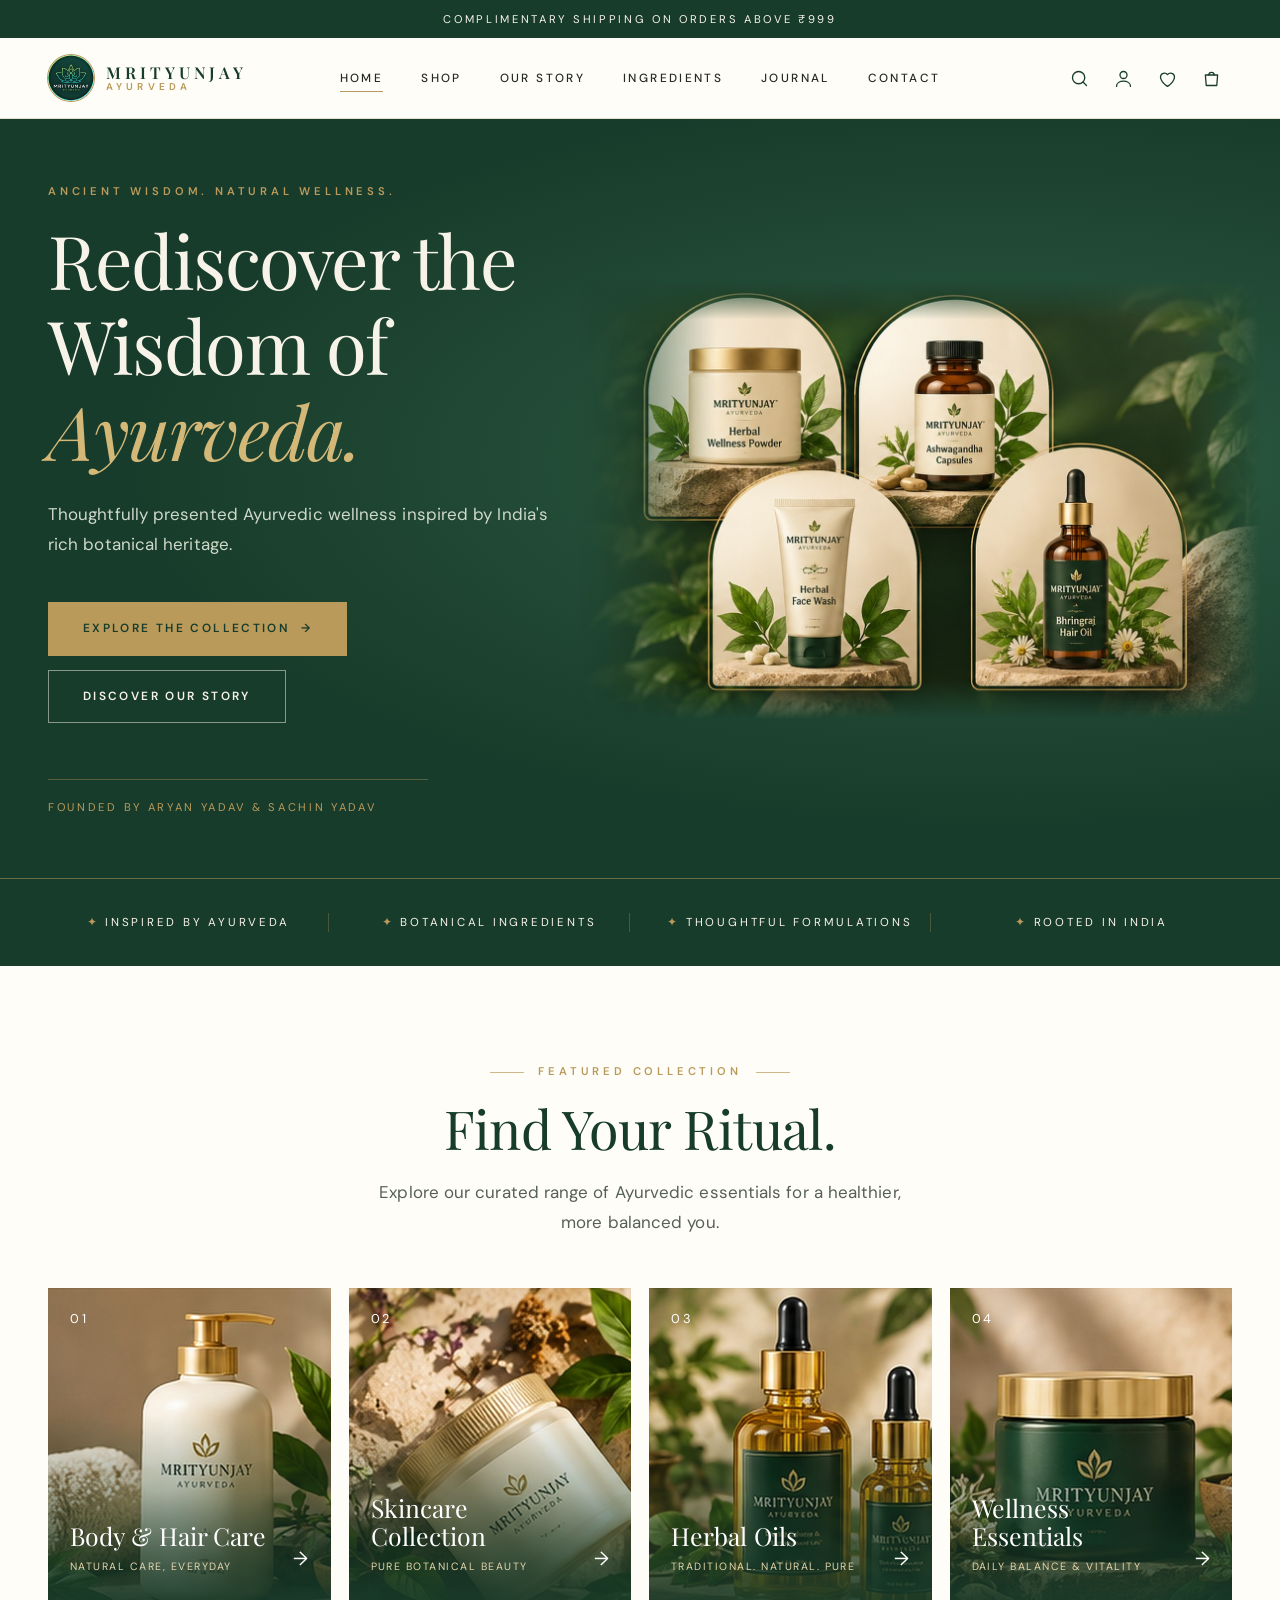
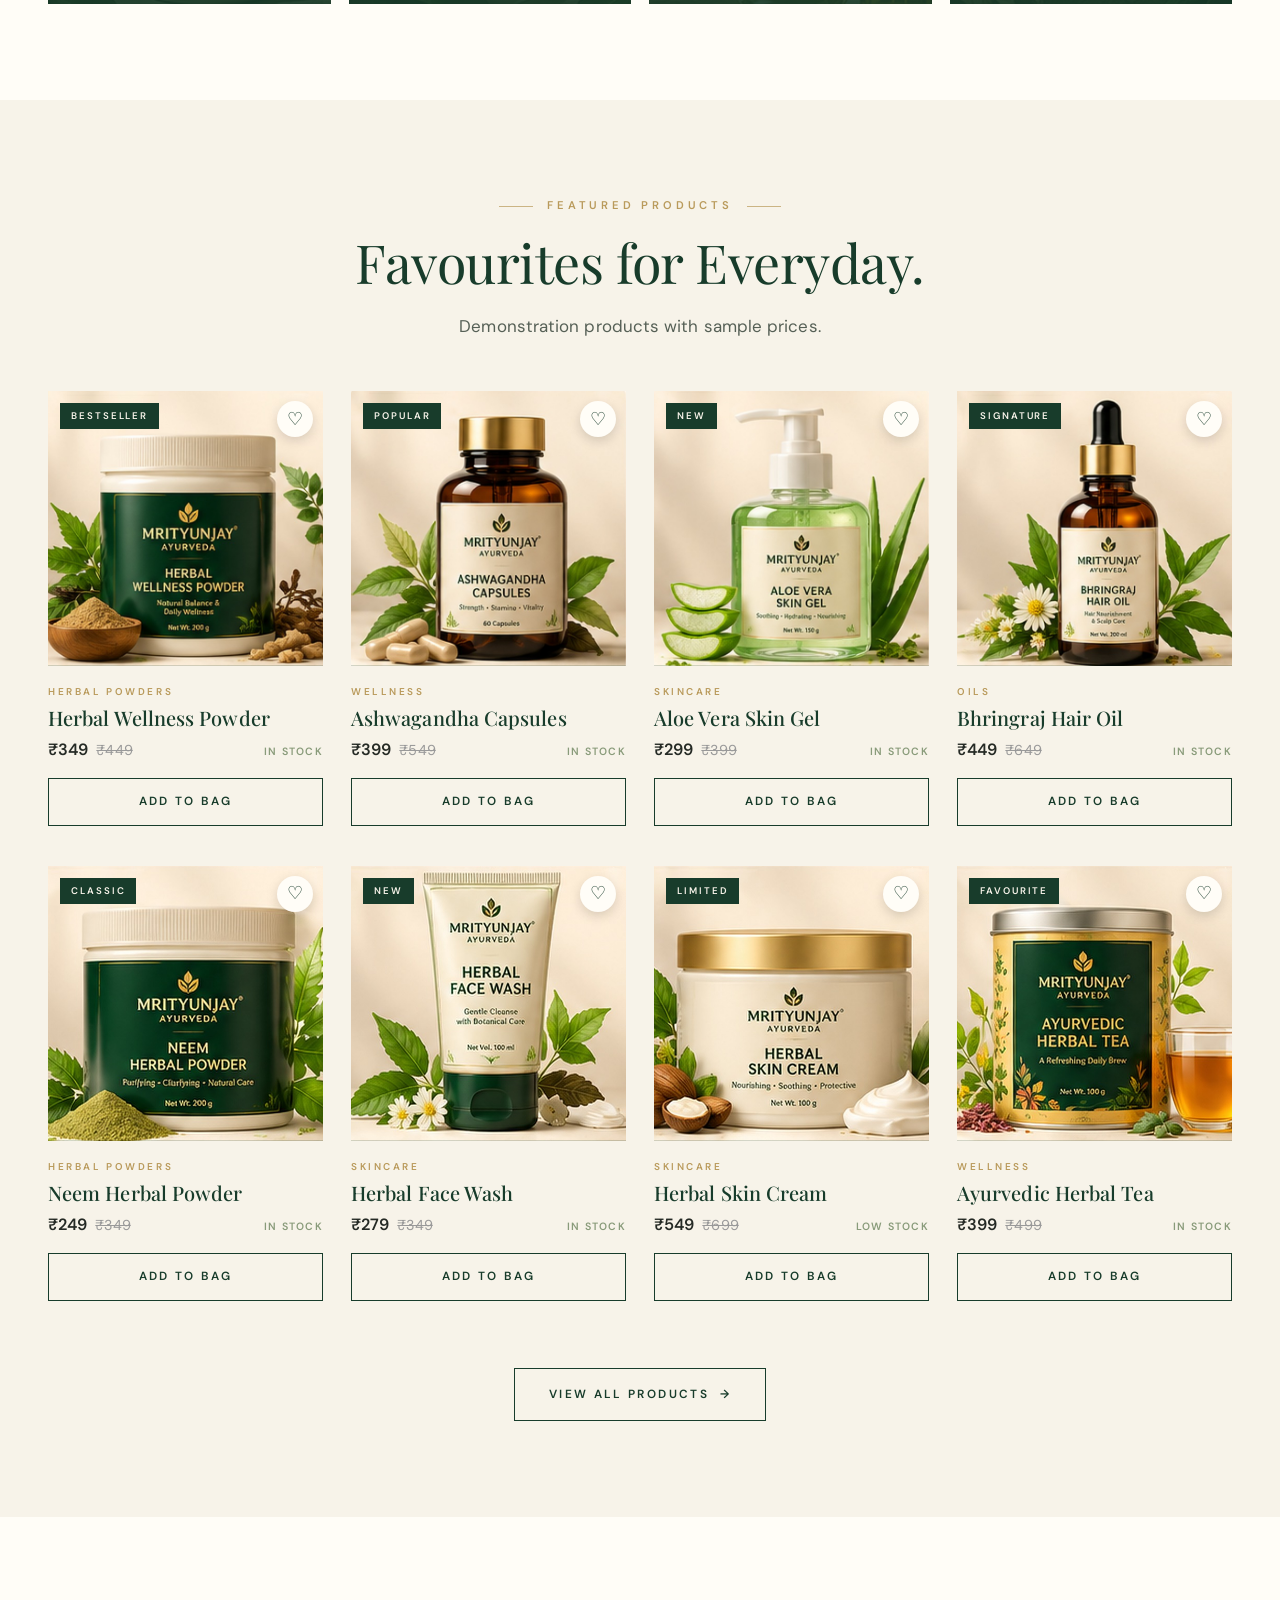
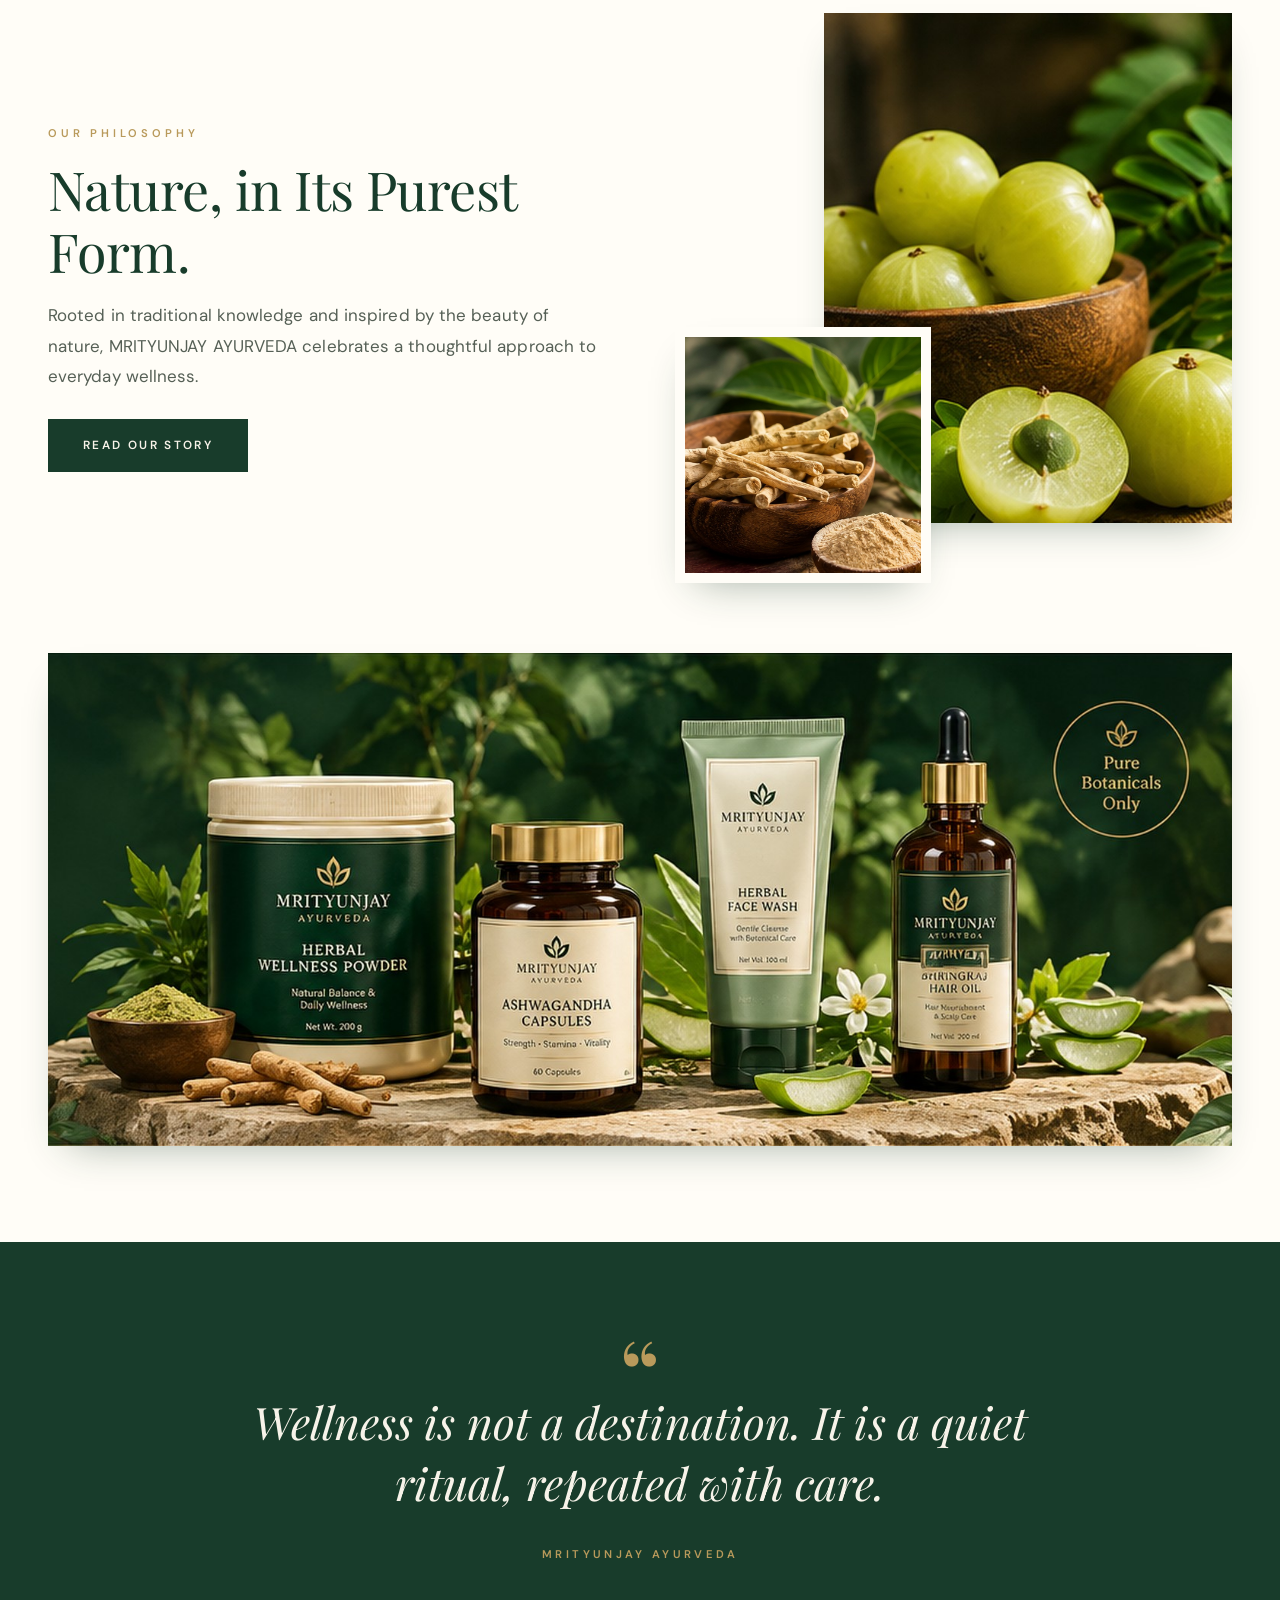
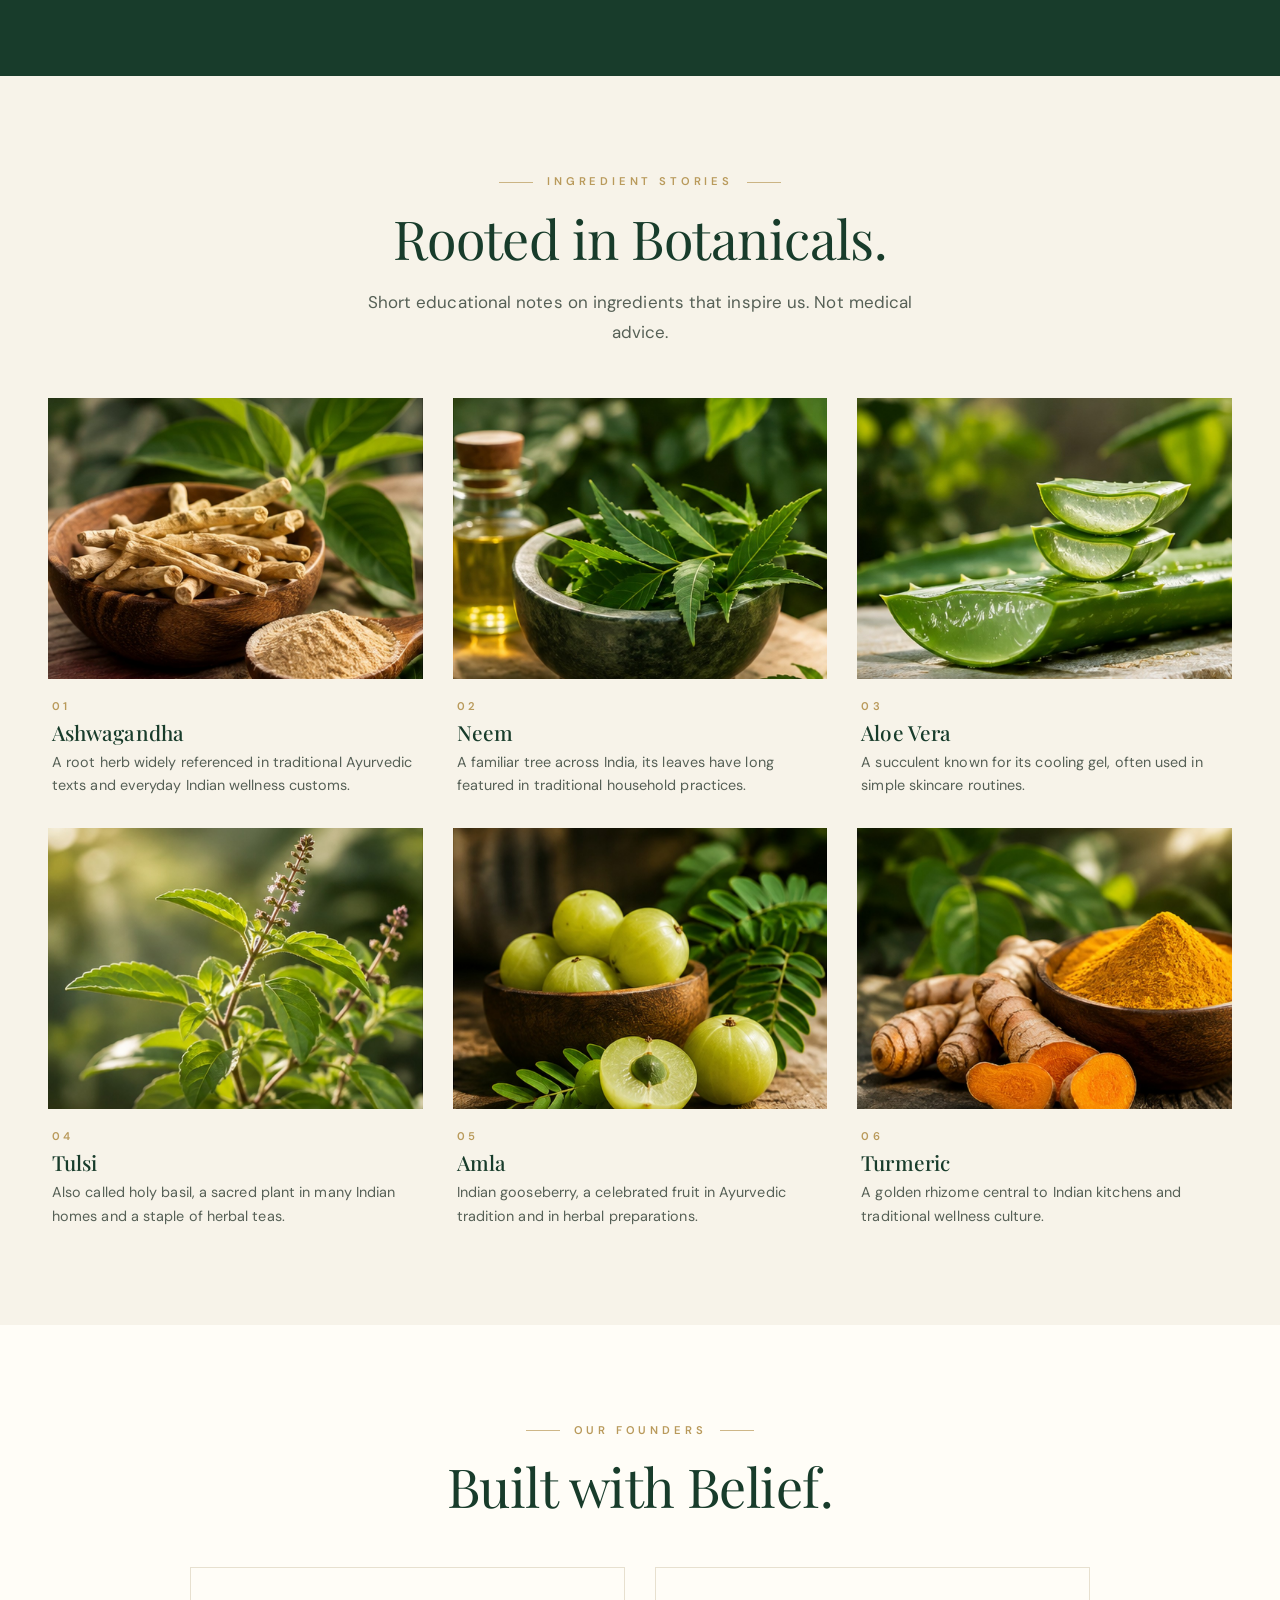
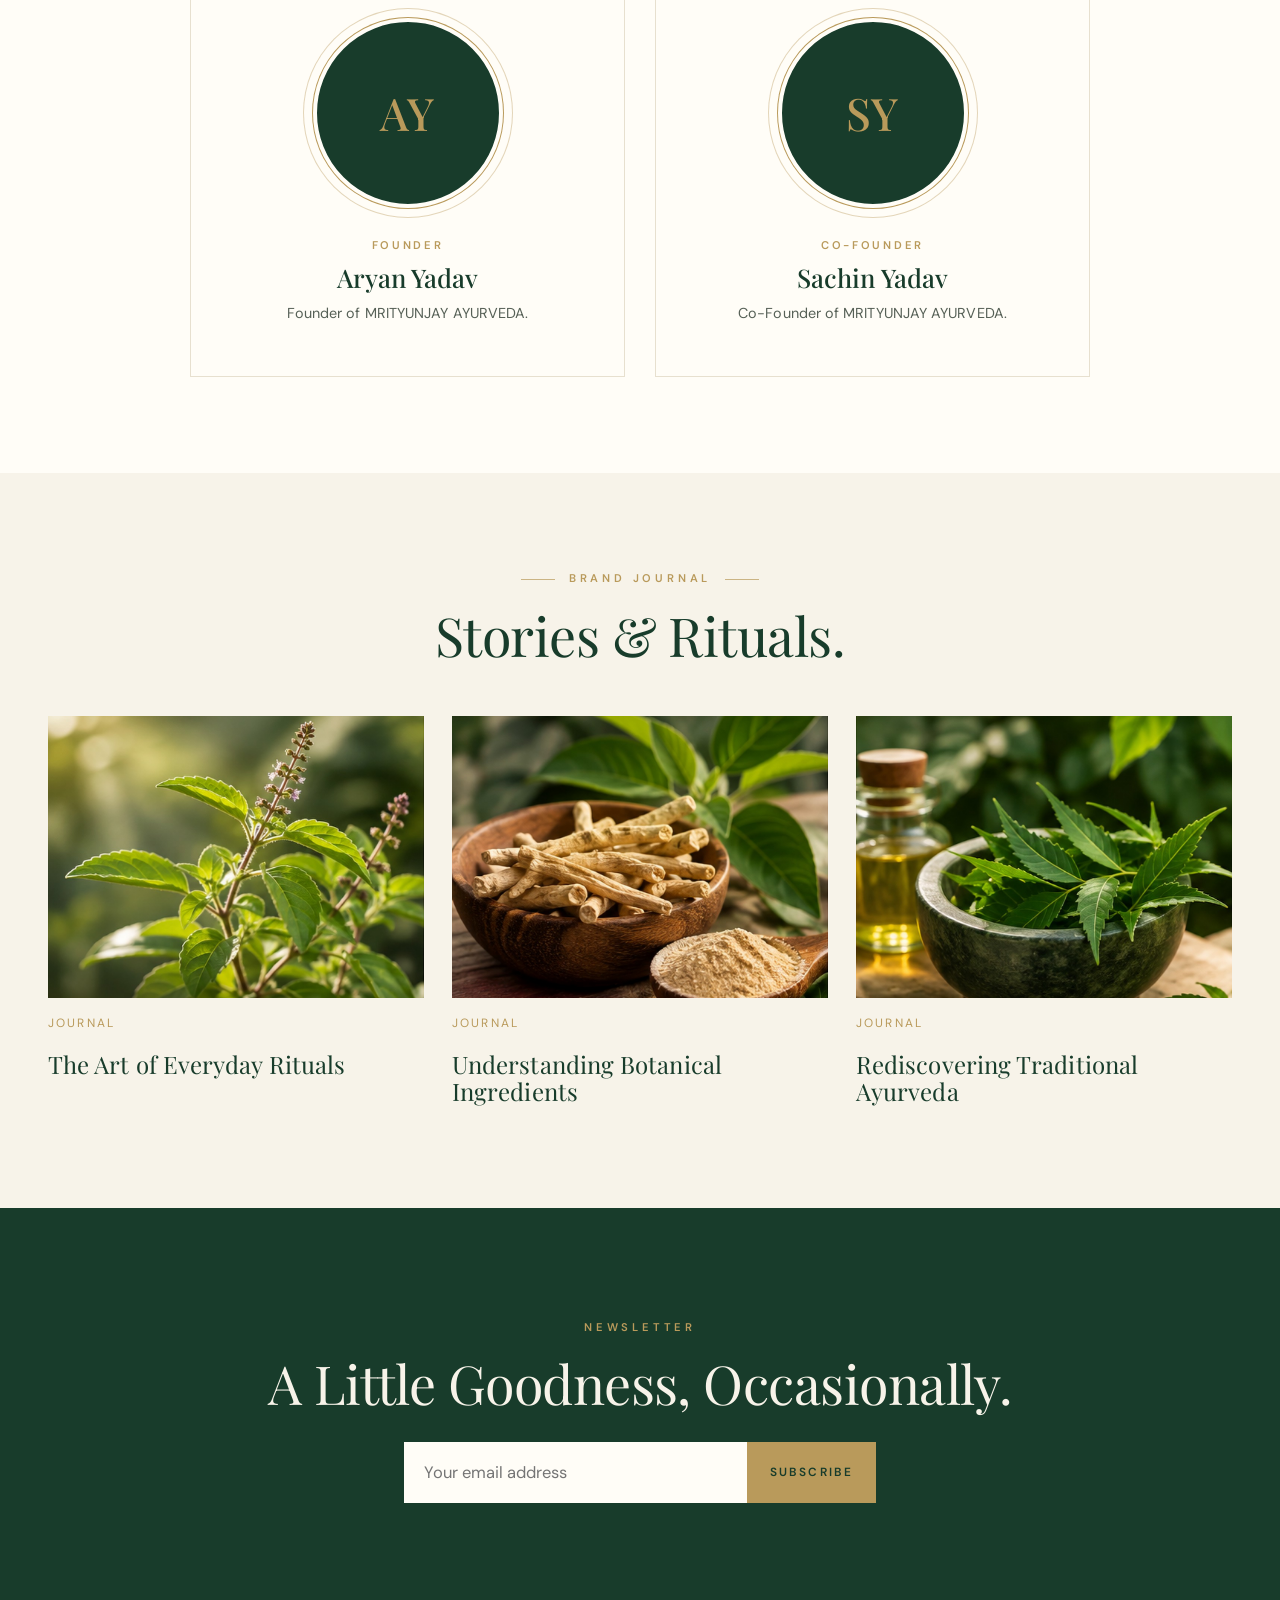
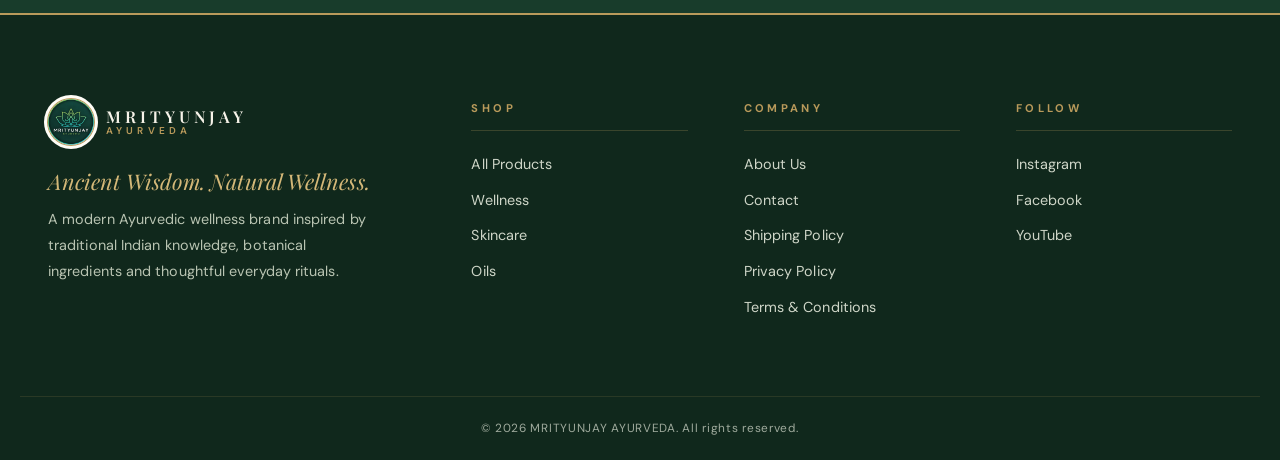
==== index.html @ af82c809 "Initial commit - MRITYUNJAY AYURVEDA website" ====
<!DOCTYPE html><html lang="en"><head><meta charset="utf-8"><meta name="viewport" content="width=device-width,initial-scale=1"><title>Ancient Wisdom. Natural Wellness. | MRITYUNJAY AYURVEDA</title><link rel="icon" href="assets/images/logo.jpeg"><link rel="preconnect" href="https://fonts.googleapis.com"><link href="https://fonts.googleapis.com/css2?family=DM+Sans:wght@400;500;600&family=Playfair+Display:wght@400;500;600&display=swap" rel="stylesheet"><link rel="stylesheet" href="index.css"></head><body data-root="" data-page="home"><section class="hero"><div class="wrap"><div><span class="eyebrow">Ancient Wisdom. Natural Wellness.</span><h1>Rediscover the<br>Wisdom of <i>Ayurveda.</i></h1><p class="lead">Thoughtfully presented Ayurvedic wellness inspired by India's rich botanical heritage.</p><div class="btns"><a class="btn" href="pages/shop.html">Explore the Collection &nbsp;→</a><a class="btn o" href="pages/about.html">Discover Our Story</a></div></div>
<figure class="himg"><img src="assets/images/hero.jpg" alt="MRITYUNJAY AYURVEDA herbal wellness collection on botanical arches"></figure></div></section>
<section class="trust"><div class="wrap"><span>Inspired by Ayurveda</span><span>Botanical Ingredients</span><span>Thoughtful Formulations</span><span>Rooted in India</span></div></section>
<section class="sec"><div class="wrap center"><span class="eyebrow">Featured Collection</span><h2>Find Your Ritual.</h2><p class="lead">Explore our curated range of Ayurvedic essentials for a healthier, more balanced you.</p><div class="cats"><a class="cat rv" href="pages/shop.html?cat=Oils"><img loading="lazy" src="assets/images/cat-1.jpg" alt="Body &amp; Hair Care"><small>01</small><div><h3>Body &amp; Hair Care</h3><span>Natural care, everyday</span></div><i>→</i></a><a class="cat rv" href="pages/shop.html?cat=Skincare"><img loading="lazy" src="assets/images/cat-2.jpg" alt="Skincare Collection"><small>02</small><div><h3>Skincare Collection</h3><span>Pure botanical beauty</span></div><i>→</i></a><a class="cat rv" href="pages/shop.html?cat=Oils"><img loading="lazy" src="assets/images/cat-3.jpg" alt="Herbal Oils"><small>03</small><div><h3>Herbal Oils</h3><span>Traditional. Natural. Pure</span></div><i>→</i></a><a class="cat rv" href="pages/shop.html?cat=Wellness"><img loading="lazy" src="assets/images/cat-4.jpg" alt="Wellness Essentials"><small>04</small><div><h3>Wellness Essentials</h3><span>Daily balance &amp; vitality</span></div><i>→</i></a></div></div></section>
<section class="sec cream"><div class="wrap center"><span class="eyebrow">Featured Products</span><h2>Favourites for Everyday.</h2><p class="lead">Demonstration products with sample prices.</p><div class="grid" id="fg" style="text-align:left"></div><br><a class="btn o" href="pages/shop.html" style="margin-top:40px">View All Products &nbsp;→</a></div></section>
<section class="sec"><div class="wrap split"><div class="rv"><span class="eyebrow">Our Philosophy</span><h2>Nature, in Its Purest Form.</h2><p class="lead">Rooted in traditional knowledge and inspired by the beauty of nature, MRITYUNJAY AYURVEDA celebrates a thoughtful approach to everyday wellness.</p><br><a class="btn" href="pages/about.html">Read Our Story</a></div><div class="edi rv"><img class="a" loading="lazy" src="assets/images/ing-5.jpg" alt="Botanical leaves"><img class="b" loading="lazy" src="assets/images/ing-1.jpg" alt="Herbal ingredients"></div></div><div class="wrap"><figure class="banner rv"><img loading="lazy" src="assets/images/banner.jpg" alt="MRITYUNJAY AYURVEDA products among botanicals"></figure></div></section>
<section class="quote"><div class="wrap"><span class="serif">“</span><blockquote>Wellness is not a destination. It is a quiet ritual, repeated with care.</blockquote><cite>MRITYUNJAY AYURVEDA</cite></div></section>
<section class="sec cream" id="ingredients"><div class="wrap center"><span class="eyebrow">Ingredient Stories</span><h2>Rooted in Botanicals.</h2><p class="lead">Short educational notes on ingredients that inspire us. Not medical advice.</p><div class="ings" id="ig" style="text-align:left"></div></div></section>
<section class="sec"><div class="wrap center"><span class="eyebrow">Our Founders</span><h2>Built with Belief.</h2><div class="fnd"><div class="fc rv"><div class="por" style="background-image:none">AY</div><small>Founder</small><h3>Aryan Yadav</h3><p>Founder of MRITYUNJAY AYURVEDA.</p></div><div class="fc rv"><div class="por">SY</div><small>Co-Founder</small><h3>Sachin Yadav</h3><p>Co-Founder of MRITYUNJAY AYURVEDA.</p></div></div></div></section>
<section class="sec cream" id="journal"><div class="wrap center"><span class="eyebrow">Brand Journal</span><h2>Stories &amp; Rituals.</h2><div class="jr" id="jg" style="text-align:left"></div></div></section>
<section class="sec nl"><div class="wrap"><span class="eyebrow">Newsletter</span><h2>A Little Goodness, Occasionally.</h2><form id="nl"><input type="email" required placeholder="Your email address"><button class="btn">Subscribe</button></form></div></section><script src="pack.js"></script><script src="index.js"></script></body></html>
---- index.css ----
:root{--g:#183C2B;--g2:#294A35;--sage:#899B7A;--cream:#F7F3E9;--ivory:#FFFDF7;--gold:#B99A5B;--ink:#252A25;--sh:0 18px 40px -22px rgba(24,60,43,.45)}
*{box-sizing:border-box;margin:0;padding:0}html{scroll-behavior:smooth}
body{font-family:'DM Sans',sans-serif;background:var(--ivory);color:var(--ink);line-height:1.65;overflow-x:hidden}
img{max-width:100%;display:block}a{color:inherit;text-decoration:none}button{font:inherit;cursor:pointer;border:0;background:none;color:inherit}
h1,h2,h3,.serif{font-family:'Playfair Display',serif;font-weight:500;line-height:1.15;color:var(--g)}
.wrap{max-width:1240px;margin:auto;padding:0 28px}.sec{padding:96px 0}.cream{background:var(--cream)}
.eyebrow{font-size:.74rem;letter-spacing:.28em;text-transform:uppercase;color:var(--gold);font-weight:600;margin-bottom:16px;display:block}
h2{font-size:clamp(2rem,4vw,3.1rem);margin-bottom:18px}.lead{max-width:560px;color:#566056}.center{text-align:center}.center .lead{margin:auto}
.btn{display:inline-block;padding:14px 30px;background:var(--g);color:var(--cream);font-size:.8rem;letter-spacing:.14em;text-transform:uppercase;font-weight:600;border:1px solid var(--g);transition:.35s}
.btn:hover{background:var(--gold);border-color:var(--gold);color:var(--g)}.btn.o{background:none;color:var(--g)}.btn.o:hover{background:var(--g);color:var(--cream)}.btn[disabled]{opacity:.4;pointer-events:none}
.ann{background:var(--g);color:var(--cream);text-align:center;font-size:.78rem;letter-spacing:.14em;padding:9px 12px}
header{position:sticky;top:0;z-index:50;background:rgba(255,253,247,.94);backdrop-filter:blur(12px);border-bottom:1px solid #e7e0cf}
.nav{display:flex;align-items:center;justify-content:space-between;height:76px;gap:20px}
.logo{display:flex;align-items:center;gap:12px}.logo img{width:46px;height:46px;border-radius:50%}
.logo b{font-family:'Playfair Display',serif;color:var(--g);font-size:1.05rem;letter-spacing:.18em;line-height:1.1;font-weight:600}.logo b small{display:block;font-size:.62rem;letter-spacing:.42em;color:var(--gold);font-family:'DM Sans',sans-serif}
.menu{display:flex;gap:34px;font-size:.88rem}.menu>li{list-style:none;position:relative;padding:26px 0}
.menu a{position:relative}.menu>li>a:after{content:'';position:absolute;left:0;bottom:-4px;width:0;height:1px;background:var(--gold);transition:.3s}.menu>li:hover>a:after,.menu a.on:after{width:100%}
.dd{position:absolute;top:100%;left:-20px;background:var(--ivory);border:1px solid #e7e0cf;box-shadow:var(--sh);padding:12px 0;min-width:200px;opacity:0;visibility:hidden;transform:translateY(8px);transition:.3s}
.menu li:hover .dd{opacity:1;visibility:visible;transform:none}.dd a{display:block;padding:8px 24px}.dd a:hover{background:var(--cream);color:var(--g)}
.icons{display:flex;gap:6px}.ib{width:42px;height:42px;display:grid;place-items:center;position:relative;border-radius:50%;transition:.3s}.ib:hover{background:var(--cream)}
.ib svg{width:21px;height:21px;fill:none;stroke:var(--g);stroke-width:1.5}.cnt{position:absolute;top:2px;right:0;background:var(--gold);color:#fff;font-size:.65rem;min-width:17px;height:17px;border-radius:9px;display:grid;place-items:center}
.burger{display:none}
.hero{background:var(--cream);overflow:hidden}.hero .wrap{display:grid;grid-template-columns:1fr 1.05fr;gap:50px;align-items:center;min-height:700px;padding-top:50px;padding-bottom:50px}
.hero h1{font-size:clamp(2.6rem,5.4vw,4.6rem);margin:6px 0 22px}.hero h1 i{color:var(--gold)}.hero .btns{display:flex;gap:14px;margin-top:34px;flex-wrap:wrap}
.comp{display:grid;grid-template-columns:1fr 1fr;gap:18px}.comp figure{position:relative;aspect-ratio:4/5;overflow:hidden;box-shadow:var(--sh)}.comp figure:nth-child(even){margin-top:44px}.comp figure:nth-child(odd){margin-top:-24px}
.comp img,.ph img{width:100%;height:100%;object-fit:cover;transition:transform .9s}.comp figure:hover img{transform:scale(1.06)}
.comp figcaption{position:absolute;left:0;right:0;bottom:0;padding:30px 16px 14px;color:#fff;font-size:.8rem;letter-spacing:.1em;background:linear-gradient(transparent,rgba(24,60,43,.85))}
.lbl{position:absolute;left:50%;bottom:16%;transform:translateX(-50%);background:var(--g);color:var(--gold);font:600 .52rem/1.5 'DM Sans';letter-spacing:.24em;text-align:center;padding:8px 12px;border:1px solid var(--gold);box-shadow:0 6px 14px rgba(0,0,0,.3);pointer-events:none}
.trust{background:var(--g);color:var(--cream)}.trust .wrap{display:grid;grid-template-columns:repeat(4,1fr);gap:20px;padding-top:30px;padding-bottom:30px;text-align:center;font-size:.82rem;letter-spacing:.16em;text-transform:uppercase}.trust span:before{content:'✦ ';color:var(--gold)}
.cats{display:grid;grid-template-columns:repeat(3,1fr);gap:22px;margin-top:50px}.cat{position:relative;aspect-ratio:3/4;overflow:hidden;display:flex;align-items:flex-end}
.cat img{position:absolute;inset:0;width:100%;height:100%;object-fit:cover;transition:transform 1s}.cat:hover img{transform:scale(1.07)}.cat:after{content:'';position:absolute;inset:0;background:linear-gradient(transparent 40%,rgba(24,60,43,.88))}
.cat div{position:relative;z-index:2;padding:30px;color:#fff}.cat h3{color:#fff;font-size:1.8rem}.cat span{font-size:.75rem;letter-spacing:.2em;text-transform:uppercase;color:#e4d5ad}
.grid{display:grid;grid-template-columns:repeat(4,1fr);gap:28px;margin-top:50px}
.card small{color:var(--gold);letter-spacing:.18em;text-transform:uppercase;font-size:.68rem;font-weight:600;display:block;margin-top:14px}.card h3{font-size:1.15rem;margin:4px 0}
.ph{position:relative;aspect-ratio:1/1.1;overflow:hidden;background:var(--cream)}.ph a{display:block;height:100%}.card:hover .ph img{transform:scale(1.06)}
.badge{position:absolute;top:12px;left:12px;background:var(--ivory);color:var(--g);font-size:.65rem;letter-spacing:.14em;text-transform:uppercase;padding:4px 10px;font-weight:600}
.wl{position:absolute;top:10px;right:10px;width:36px;height:36px;border-radius:50%;background:var(--ivory);color:var(--g);font-size:1.1rem;transition:.3s}.wl.on{background:var(--g);color:var(--gold)}
.qv{position:absolute;left:0;right:0;bottom:0;background:rgba(24,60,43,.92);color:var(--cream);padding:12px;font-size:.75rem;letter-spacing:.16em;text-transform:uppercase;transform:translateY(100%);transition:.4s}.card:hover .qv{transform:none}
.pr{font-weight:600;margin-bottom:10px}.pr s{color:#999;font-weight:400;margin-left:8px;font-size:.9rem}.card .btn{width:100%;padding:11px}.stk{font-size:.72rem;color:var(--sage);margin-bottom:8px;display:block}
.split{display:grid;grid-template-columns:1fr 1fr;gap:70px;align-items:center}.split img{width:100%;aspect-ratio:4/5;object-fit:cover;box-shadow:var(--sh)}
.ings{display:grid;grid-template-columns:repeat(3,1fr);gap:24px;margin-top:50px}.ing{background:var(--ivory);border:1px solid #e7e0cf;transition:.4s}.ing:hover{transform:translateY(-6px);box-shadow:var(--sh)}.ing img{aspect-ratio:16/10;width:100%;object-fit:cover}.ing div{padding:22px}.ing h3{font-size:1.3rem;margin-bottom:6px}.ing p{font-size:.9rem;color:#566056}
.fnd{display:grid;grid-template-columns:repeat(2,1fr);gap:30px;max-width:900px;margin:50px auto 0}.fc{text-align:center;border:1px solid #e7e0cf;padding:40px 30px;background:var(--cream)}
.por{width:170px;height:170px;border-radius:50%;margin:0 auto 22px;background:var(--g) center/cover;display:grid;place-items:center;color:var(--gold);font:500 2.8rem 'Playfair Display';border:4px solid var(--ivory);box-shadow:0 0 0 1px var(--gold)}
.fc small{color:var(--gold);letter-spacing:.24em;font-size:.7rem;text-transform:uppercase;font-weight:600}.fc h3{font-size:1.6rem;margin:6px 0 10px}.fc p{font-size:.9rem;color:#566056}
.jr{display:grid;grid-template-columns:repeat(3,1fr);gap:28px;margin-top:50px}.jc{cursor:pointer}.jc img{aspect-ratio:4/3;width:100%;object-fit:cover;transition:.8s}.jc .im{overflow:hidden}.jc:hover img{transform:scale(1.05)}.jc h3{font-size:1.35rem;margin:16px 0 6px}.jc span{font-size:.75rem;letter-spacing:.18em;text-transform:uppercase;color:var(--gold)}
.nl{background:var(--g);color:var(--cream);text-align:center}.nl h2{color:var(--cream)}.nl form{display:flex;max-width:480px;margin:28px auto 0}.nl input{flex:1;padding:14px 18px;border:0;font:inherit;background:var(--ivory)}.nl .btn{background:var(--gold);border-color:var(--gold);color:var(--g)}
footer{background:#10281c;color:#cfd6c8;padding:70px 0 26px;font-size:.9rem}footer .wrap>div:first-child{display:grid;grid-template-columns:1.6fr 1fr 1fr 1fr;gap:40px}footer h4{color:var(--gold);font-size:.75rem;letter-spacing:.2em;text-transform:uppercase;margin-bottom:14px}footer li{list-style:none;margin-bottom:8px}footer a:hover{color:var(--gold)}footer .logo b{color:var(--cream)}.copy{border-top:1px solid #29412f;margin-top:40px;padding-top:20px;font-size:.78rem;opacity:.7}
.ph-hero{background:var(--cream);padding:70px 0 50px;text-align:center}.ph-hero h1{font-size:clamp(2.2rem,4.5vw,3.6rem)}
.bar{display:flex;gap:14px;flex-wrap:wrap;align-items:center;margin:34px 0 0;justify-content:space-between}.chips{display:flex;gap:8px;flex-wrap:wrap}.chip{padding:9px 20px;border:1px solid #d9d1bb;font-size:.82rem;transition:.3s}.chip.on,.chip:hover{background:var(--g);color:var(--cream);border-color:var(--g)}
.bar input,.bar select,.f input,.f textarea{padding:11px 14px;border:1px solid #d9d1bb;background:#fff;font:inherit;min-width:160px}
.pd{display:grid;grid-template-columns:1fr 1fr;gap:60px;padding:60px 0}.gal .main{aspect-ratio:1/1;overflow:hidden;background:var(--cream);position:relative}.gal .main img{width:100%;height:100%;object-fit:cover}.th{display:flex;gap:10px;margin-top:10px}.th img{width:84px;height:84px;object-fit:cover;cursor:pointer;border:2px solid transparent}.th img.on{border-color:var(--gold)}
.pd h1{font-size:2.5rem;margin:6px 0 12px}.pd .pr{font-size:1.5rem}.demo{display:inline-block;background:#f1e8cf;color:#7a6330;font-size:.7rem;letter-spacing:.12em;text-transform:uppercase;padding:4px 10px;margin-bottom:10px}
.pd details{border-top:1px solid #e7e0cf;padding:14px 0}.pd summary{cursor:pointer;font-weight:600;color:var(--g)}.pd details p{margin-top:8px;font-size:.92rem;color:#566056}.q{display:inline-flex;border:1px solid #d9d1bb;margin-right:12px}.q button{width:42px;height:46px;font-size:1.2rem}.q span{width:40px;display:grid;place-items:center}.acts{display:flex;flex-wrap:wrap;margin:22px 0}.acts .btn{padding:14px 26px}.dis{font-size:.78rem;color:#7a7f78;background:var(--cream);padding:14px;margin-top:16px}
.ov{position:fixed;inset:0;background:rgba(16,40,28,.5);opacity:0;visibility:hidden;transition:.35s;z-index:80}.ov.on{opacity:1;visibility:visible}
#drawer{position:fixed;top:0;right:0;height:100%;width:min(430px,100%);background:var(--ivory);z-index:90;transform:translateX(100%);transition:.45s;display:flex;flex-direction:column}#drawer.on{transform:none}
.dh{display:flex;justify-content:space-between;align-items:center;padding:22px 26px;border-bottom:1px solid #e7e0cf}.dh h3{font-size:1.4rem}.x{font-size:1.8rem;line-height:1;color:var(--g)}
.dl{flex:1;overflow:auto;padding:10px 26px}.ci{display:grid;grid-template-columns:70px 1fr auto;gap:14px;padding:16px 0;border-bottom:1px solid #eee6d3;align-items:center}.ci img{width:70px;height:70px;object-fit:cover}.ci h4{font:500 .98rem 'Playfair Display'}.ci .q{margin:6px 0 0}.ci .q button{height:30px;width:30px}.ci .q span{width:30px;font-size:.85rem}.rm{font-size:.75rem;color:#999;text-decoration:underline}
.df{padding:22px 26px;border-top:1px solid #e7e0cf}.df p{display:flex;justify-content:space-between;margin-bottom:12px;font-weight:600}.df .btn{width:100%}.empty{text-align:center;color:#777;padding:60px 0}
#modal{position:fixed;inset:0;z-index:100;display:none;place-items:center;background:rgba(16,40,28,.6);padding:20px}#modal.on{display:grid}.mbox{background:var(--ivory);max-width:820px;width:100%;max-height:90vh;overflow:auto;padding:36px;position:relative}.mbox .x{position:absolute;top:10px;right:18px}.mbox .pd{padding:0;gap:30px}.mbox .pd h1{font-size:1.9rem}
#sp{position:fixed;top:0;left:0;right:0;background:var(--ivory);z-index:95;padding:26px 0 30px;transform:translateY(-100%);transition:.45s;box-shadow:var(--sh)}#sp.on{transform:none}#sp input{width:100%;padding:16px 4px;border:0;border-bottom:1px solid var(--g);background:none;font:1.4rem 'Playfair Display';outline:0}#sr a{display:flex;gap:14px;align-items:center;padding:10px 0;border-bottom:1px solid #eee6d3}#sr img{width:50px;height:50px;object-fit:cover}
#toast{position:fixed;bottom:26px;left:50%;transform:translate(-50%,30px);background:var(--g);color:var(--cream);padding:13px 26px;font-size:.88rem;opacity:0;transition:.4s;z-index:200;pointer-events:none}#toast.on{opacity:1;transform:translate(-50%,0)}
.rv{opacity:0;transform:translateY(26px);transition:1s}.rv.in{opacity:1;transform:none}
.f{display:grid;gap:14px}.f input,.f textarea{width:100%}.ct{display:grid;grid-template-columns:1fr 1fr;gap:60px}.ct li{list-style:none;margin-bottom:14px}.wa{background:#1f7a4a;border-color:#1f7a4a}
@media(max-width:1000px){.grid{grid-template-columns:repeat(2,1fr)}.hero .wrap,.split,.pd,.ct{grid-template-columns:1fr}.ings,.jr,.cats{grid-template-columns:1fr 1fr}footer .wrap>div:first-child{grid-template-columns:1fr 1fr}.sec{padding:70px 0}.comp figure:nth-child(n){margin-top:0}}
@media(max-width:760px){.burger{display:grid}.menu{position:absolute;top:100%;left:0;right:0;background:var(--ivory);flex-direction:column;gap:0;padding:10px 28px 20px;border-bottom:1px solid #e7e0cf;display:none}.menu.on{display:flex}.menu>li{padding:12px 0}.dd{position:static;opacity:1;visibility:visible;transform:none;border:0;box-shadow:none;padding:0 0 0 14px}.logo b{font-size:.85rem}.logo img{width:38px;height:38px}.wrap{padding:0 18px}.grid{gap:14px}.ings,.jr,.cats,.fnd,.trust .wrap{grid-template-columns:1fr}.trust .wrap{grid-template-columns:1fr 1fr}.hero .wrap{min-height:0}.ib{width:36px}.comp{gap:10px}.mbox{padding:22px}.card h3{font-size:1rem}}
/* ===== Design review pass ===== */
::selection{background:var(--gold);color:var(--g)}:focus-visible{outline:2px solid var(--gold);outline-offset:3px}
body{font-size:16.5px;letter-spacing:.005em}.lead{font-size:1.06rem;line-height:1.8}
h2{font-size:clamp(2.1rem,4.2vw,3.4rem);font-weight:400;letter-spacing:-.01em}h3{font-weight:500}
.eyebrow{font-size:.7rem;letter-spacing:.34em}.center .eyebrow:before,.center .eyebrow:after{content:'';display:inline-block;width:34px;height:1px;background:var(--gold);vertical-align:middle;margin:0 14px;opacity:.7}
.btn{padding:16px 34px;font-size:.74rem;letter-spacing:.2em}
.ann{font-size:.7rem;letter-spacing:.24em;text-transform:uppercase;padding:10px}
.nav{display:grid;grid-template-columns:1fr auto 1fr;height:80px}.menu{gap:38px;justify-content:center}.menu>li{padding:0;height:80px;display:flex;align-items:center}
.menu>li>a{font-size:.74rem;letter-spacing:.2em;text-transform:uppercase;font-weight:500}.icons{justify-content:flex-end;gap:2px}.dd a{font-size:.85rem}.dd{top:calc(100% - 1px);border-top:2px solid var(--gold)}
.logo b{font-size:1.02rem;letter-spacing:.24em}.logo img{box-shadow:0 0 0 1px var(--gold),0 0 0 4px var(--ivory)}
/* hero */
.hero{background:radial-gradient(ellipse at 78% 45%,#2d5b42 0,var(--g) 62%);position:relative}
.hero:after{content:'';position:absolute;left:0;right:0;bottom:0;height:1px;background:rgba(185,154,91,.5)}
.hero .wrap{min-height:760px;gap:70px;grid-template-columns:1fr 1.1fr}
.hero h1{color:var(--cream);font-size:clamp(2.8rem,5.8vw,5.3rem);font-weight:400;letter-spacing:-.02em;margin:10px 0 26px}.hero h1 i{color:#d4b878;font-weight:400}
.hero .lead{color:#cfd9c9}.hero .btn{background:var(--gold);border-color:var(--gold);color:var(--g)}.hero .btn:hover{background:var(--cream);border-color:var(--cream)}.hero .btn.o{background:none;color:var(--cream);border-color:rgba(247,243,233,.5)}.hero .btn.o:hover{background:var(--cream);color:var(--g)}
.hero .btns{margin-top:42px}.hero .wrap>div:first-child:after{content:'Founded by Aryan Yadav & Sachin Yadav';display:block;margin-top:56px;padding-top:18px;border-top:1px solid rgba(185,154,91,.4);max-width:380px;font-size:.7rem;letter-spacing:.24em;text-transform:uppercase;color:var(--gold)}
.comp{gap:22px;padding:30px 0}.comp figure{border-radius:999px 999px 6px 6px;box-shadow:0 30px 50px -28px #000;outline:1px solid rgba(185,154,91,.55);outline-offset:8px}.comp figure:nth-child(odd){margin-top:-30px}.comp figure:nth-child(even){margin-top:30px}
.comp figcaption{text-align:center;font-size:.66rem;letter-spacing:.24em;text-transform:uppercase;padding:50px 10px 16px}
img{filter:saturate(.88) contrast(1.03) sepia(.06)}.logo img,.lbl:before{filter:none}
/* consistent packaging label */
.lbl{width:56%;min-width:108px;bottom:15%;background:var(--cream);color:var(--g);border:1px solid var(--gold);outline:3px solid rgba(247,243,233,.55);padding:26px 6px 9px;font:600 .5rem/1.55 'DM Sans',sans-serif;letter-spacing:.3em;text-indent:.3em;box-shadow:0 14px 22px -8px rgba(0,0,0,.45)}
.lbl:before{content:'';position:absolute;top:-17px;left:50%;width:34px;height:34px;transform:translateX(-50%);border-radius:50%;background:url(assets/images/logo.jpeg) center/cover;border:2px solid var(--cream)}
.comp .lbl{font-size:.6rem}.mbox .lbl,.gal .lbl{font-size:.62rem;width:42%}
/* trust */
.trust .wrap{padding-top:34px;padding-bottom:34px}.trust span{font-size:.72rem;letter-spacing:.24em;border-right:1px solid rgba(185,154,91,.3)}.trust span:last-child{border:0}
/* cards */
.grid{gap:40px 28px}.ph{aspect-ratio:4/5}.ph:after{content:'';position:absolute;inset:0;background:linear-gradient(transparent 60%,rgba(24,60,43,.28));pointer-events:none}.ph .badge,.ph .wl,.ph .qv{z-index:2}
.badge{background:var(--g);color:var(--cream);font-size:.6rem;letter-spacing:.2em;padding:5px 11px}.wl{box-shadow:0 4px 12px rgba(0,0,0,.15)}
.card small{margin-top:18px;font-size:.62rem;letter-spacing:.26em}.card h3{font-size:1.25rem;margin:6px 0 8px}
.pr{display:flex;align-items:baseline;gap:8px;font-size:1.02rem;margin-bottom:14px}.pr s{margin:0}.pr .stk{margin:0 0 0 auto;font-size:.66rem;letter-spacing:.12em;text-transform:uppercase}
.card .btn{background:none;color:var(--g);padding:13px}.card .btn:hover{background:var(--g);color:var(--cream)}
/* categories & ingredients */
.cat{aspect-ratio:4/5}.cat div{padding:34px}.cat h3{font-size:2rem;font-weight:400}.cat span{border-bottom:1px solid var(--gold);padding-bottom:3px}
.ings{counter-reset:i;gap:30px}.ing{counter-increment:i;border:0;background:none}.ing img{aspect-ratio:4/5}.ing div{padding:20px 4px 0}.ing h3:before{content:'0' counter(i);display:block;font:600 .7rem 'DM Sans';letter-spacing:.3em;color:var(--gold);margin-bottom:8px}.ing:hover{box-shadow:none}
/* editorial */
.edi{position:relative;padding:0 0 60px 60px}.edi img{box-shadow:var(--sh)}.edi .a{width:82%;margin-left:auto;aspect-ratio:4/5;object-fit:cover}.edi .b{position:absolute;left:0;bottom:0;width:46%;aspect-ratio:1;object-fit:cover;border:10px solid var(--ivory)}
.quote{background:var(--g);color:var(--cream);text-align:center;padding:110px 0}.quote .serif{font-size:6rem;color:var(--gold);line-height:.4;display:block;height:40px}.quote blockquote{font:italic 400 clamp(1.7rem,3.6vw,2.8rem)/1.35 'Playfair Display',serif;max-width:860px;margin:0 auto 26px}.quote cite{font:600 .7rem 'DM Sans';letter-spacing:.3em;text-transform:uppercase;color:var(--gold)}
.fc{background:var(--ivory);padding:50px 30px}.por{width:190px;height:190px;box-shadow:0 0 0 1px var(--gold),0 0 0 9px var(--ivory),0 0 0 10px rgba(185,154,91,.4)}
.jc h3{font-size:1.5rem;font-weight:400}.jc span{display:inline-block;margin-top:16px}.split img{aspect-ratio:4/5}
.ph-hero{background:var(--g);padding:96px 0 80px}.ph-hero h1{color:var(--cream);font-weight:400}.ph-hero .lead{color:#cfd9c9}
.nl{padding:110px 0}.nl input{padding:17px 20px}footer{padding:90px 0 28px}footer h4{letter-spacing:.28em}
/* drawer */
.dh{padding:26px 28px}.dh h3{font-size:1.6rem;font-weight:400}.fs{background:var(--cream);padding:14px 28px;font-size:.78rem;letter-spacing:.04em;color:var(--g)}.fs i{display:block;height:3px;background:#e2dac4;margin-top:9px}.fs b{display:block;height:100%;background:var(--gold);transition:.5s}
.dl{padding:6px 28px}.ci{grid-template-columns:84px 1fr auto;gap:16px;padding:20px 0}.ci img{width:84px;height:100px;background:var(--cream)}.ci h4{font-size:1.05rem;color:var(--g)}.ci .q{border-color:#e2dac4}.df{padding:24px 28px;background:var(--cream)}.df p{font:500 1.15rem 'Playfair Display',serif;color:var(--g)}.df .btn{padding:17px}.empty{font-family:'Playfair Display',serif;font-size:1.3rem}
.pd h1{font-size:2.9rem;font-weight:400}.gal .main img{transition:.5s}.mbox{border-top:3px solid var(--gold)}
@media(max-width:1000px){.hero .wrap{grid-template-columns:1fr;gap:40px;min-height:0}.hero .wrap>div:first-child:after{display:none}.edi{padding-left:30px}.trust span{border:0}}
@media(max-width:760px){.nav{display:flex;height:68px}.menu>li{height:auto}.menu>li>a{font-size:.8rem}.logo b{font-size:.8rem;letter-spacing:.18em}.hero .wrap{padding-top:40px}.hero h1{font-size:2.6rem}.comp{gap:14px;padding:16px 8px}.comp figure{outline-offset:5px}.comp .lbl{font-size:.46rem;min-width:84px}.lbl{font-size:.42rem;letter-spacing:.2em;padding:22px 4px 7px;min-width:84px}.lbl:before{width:28px;height:28px;top:-14px}.grid{gap:28px 12px}.card .btn{padding:11px 4px;font-size:.62rem;letter-spacing:.1em}.pr{flex-wrap:wrap}.pr .stk{display:none}.quote{padding:80px 0}.ph-hero{padding:64px 0 50px}.ings{grid-template-columns:1fr 1fr;gap:18px}.cat{aspect-ratio:16/11}.trust .wrap{grid-template-columns:1fr 1fr;gap:14px}.qv{display:none}.por{width:150px;height:150px}.fs{padding:12px 18px}.ci{grid-template-columns:70px 1fr auto}.ci img{width:70px;height:84px}}
.nl form{padding:0 4px}.nl input{min-width:0;width:100%}.nl .btn{padding:17px 22px;white-space:nowrap}
@media(max-width:760px){.qv{display:block;transform:none;padding:8px;font-size:.58rem;letter-spacing:.14em;background:rgba(24,60,43,.82)}.nl .btn{padding:17px 14px;font-size:.66rem;letter-spacing:.1em}}
.ph svg,.pk,.pk svg,.main svg,#mi,.tn svg,.tp svg{width:100%;height:100%;display:block}.ph svg,.pk svg{transition:transform .9s}.card:hover .ph svg,.comp figure:hover svg{transform:scale(1.05)}.ph:after{display:none}
.th>*{width:84px;height:84px;object-fit:cover;cursor:pointer;border:2px solid transparent;overflow:hidden}.th .on{border-color:var(--gold)}
.tn{display:block;width:84px;height:104px;overflow:hidden;background:var(--cream)}#sr .tn{width:50px;height:62px}.gal .main{background:var(--cream)}#mi img{width:100%;height:100%;object-fit:cover}
@media(max-width:760px){.tn{width:70px;height:88px}}
/* footer fix */
footer{background:#10281c;border-top:2px solid var(--gold);padding:84px 0 0}
footer>.wrap:first-child{display:grid;grid-template-columns:1.7fr 1fr 1fr 1fr;gap:56px;align-items:start}
footer .wrap>div:first-child{display:block;grid-template-columns:none}
footer .logo{margin-bottom:22px}.ft{font:italic 400 1.35rem 'Playfair Display',serif;color:#d4b878;margin-bottom:12px}.fd{max-width:330px;line-height:1.8;color:#b9c4b2}
footer h4{margin-bottom:22px;padding-bottom:12px;border-bottom:1px solid rgba(185,154,91,.25);font-size:.7rem;letter-spacing:.3em}
footer li{margin-bottom:12px}footer li a{color:#cfd6c8;transition:.3s}footer li a:hover{color:var(--gold);padding-left:6px}
footer .copy{display:flex;justify-content:space-between;gap:12px;flex-wrap:wrap;margin-top:64px;padding:22px 28px;border-top:1px solid rgba(185,154,91,.2);font-size:.74rem;letter-spacing:.06em;opacity:.75}
@media(max-width:1000px){footer>.wrap:first-child{grid-template-columns:1fr 1fr;gap:44px 30px}footer>.wrap:first-child>div:first-child{grid-column:1/-1}}
@media(max-width:760px){footer{padding-top:60px}footer>.wrap:first-child{gap:36px 20px}footer .copy{margin-top:44px;padding:20px 18px;flex-direction:column}}
/* real product photography */
.pimg{width:100%;height:100%;object-fit:cover;filter:none!important;display:block;transition:transform .9s}.card:hover .pimg,.comp figure:hover .pimg{transform:scale(1.05)}
.ph{aspect-ratio:1/1}.tp .pimg,.tn .pimg{transition:none}.gal .main{aspect-ratio:1/1}
/* mockup imagery */
.cats{grid-template-columns:repeat(4,1fr);gap:18px}.cat{aspect-ratio:1/1.12}.cat small{position:absolute;top:20px;left:22px;z-index:2;color:#fff;letter-spacing:.22em;font-size:.8rem}.cat i{position:absolute;right:22px;bottom:30px;z-index:2;color:#fff;font-style:normal;font-size:1.2rem}.cat div{padding:26px 22px;text-align:left}.cat h3{font-size:1.55rem}.cat span{border:0;font-size:.66rem;letter-spacing:.2em}.cat img{filter:none}
.himg{margin:0 -28px 0 0;-webkit-mask-image:linear-gradient(90deg,transparent,#000 20%,#000 88%,transparent),linear-gradient(180deg,transparent,#000 9%,#000 91%,transparent);-webkit-mask-composite:source-in;mask-image:linear-gradient(90deg,transparent,#000 20%,#000 88%,transparent),linear-gradient(180deg,transparent,#000 9%,#000 91%,transparent);mask-composite:intersect}.himg img{width:100%;height:auto;display:block;filter:none}.hero .wrap{grid-template-columns:1fr 1.3fr;gap:30px}
.banner{margin:70px 0 0}.banner img{width:100%;aspect-ratio:2.4/1;object-fit:cover;box-shadow:var(--sh);filter:none}
@media(max-width:1000px){.cats{grid-template-columns:1fr 1fr}.himg{margin:0 -18px;-webkit-mask-image:linear-gradient(180deg,transparent,#000 14%,#000 90%,transparent);mask-image:linear-gradient(180deg,transparent,#000 14%,#000 90%,transparent)}.banner img{aspect-ratio:16/10}}
@media(max-width:760px){.cat{aspect-ratio:1/1.15}.cat h3{font-size:1.15rem}.cat span{font-size:.55rem;letter-spacing:.12em}.cat div{padding:16px 14px}.cats{gap:12px}.cat i{right:14px;bottom:18px}.banner{margin-top:40px}}
.cat div{padding-right:46px}.cat span{letter-spacing:.14em}
.ing img{aspect-ratio:4/3!important;filter:none}.jc img,.edi img,.split img{filter:none}
#sp{box-shadow:none;visibility:hidden;transition:transform .45s,visibility 0s .45s}#sp.on{box-shadow:var(--sh);visibility:visible;transition:transform .45s}
/* Center Copyright Text */
footer .copy {
    display: flex;
    justify-content: center;
    align-items: center;
    text-align: center;
    width: 100%;
}

footer .copy p {
    text-align: center;
    margin: 0 auto;
}

@media (max-width: 760px) {
    footer .copy {
        flex-direction: column;
        align-items: center;
        text-align: center;
    }
}
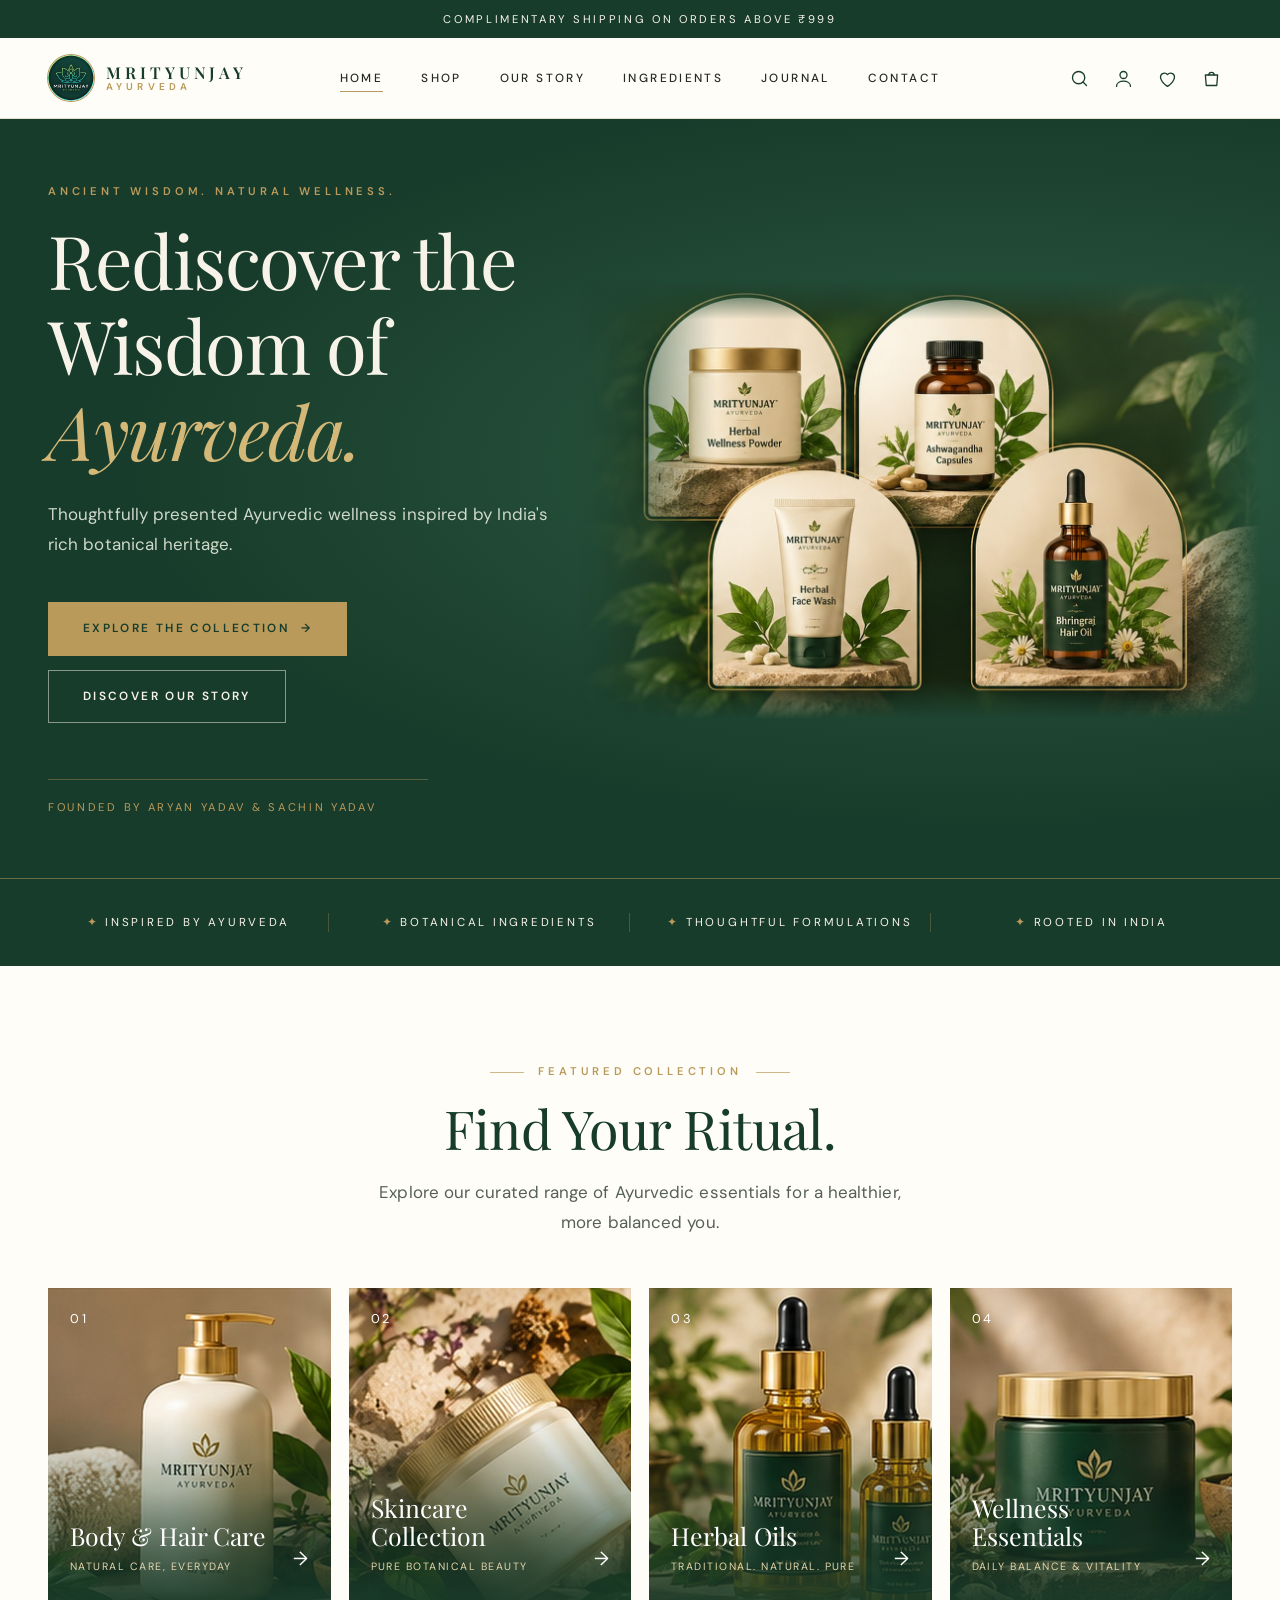
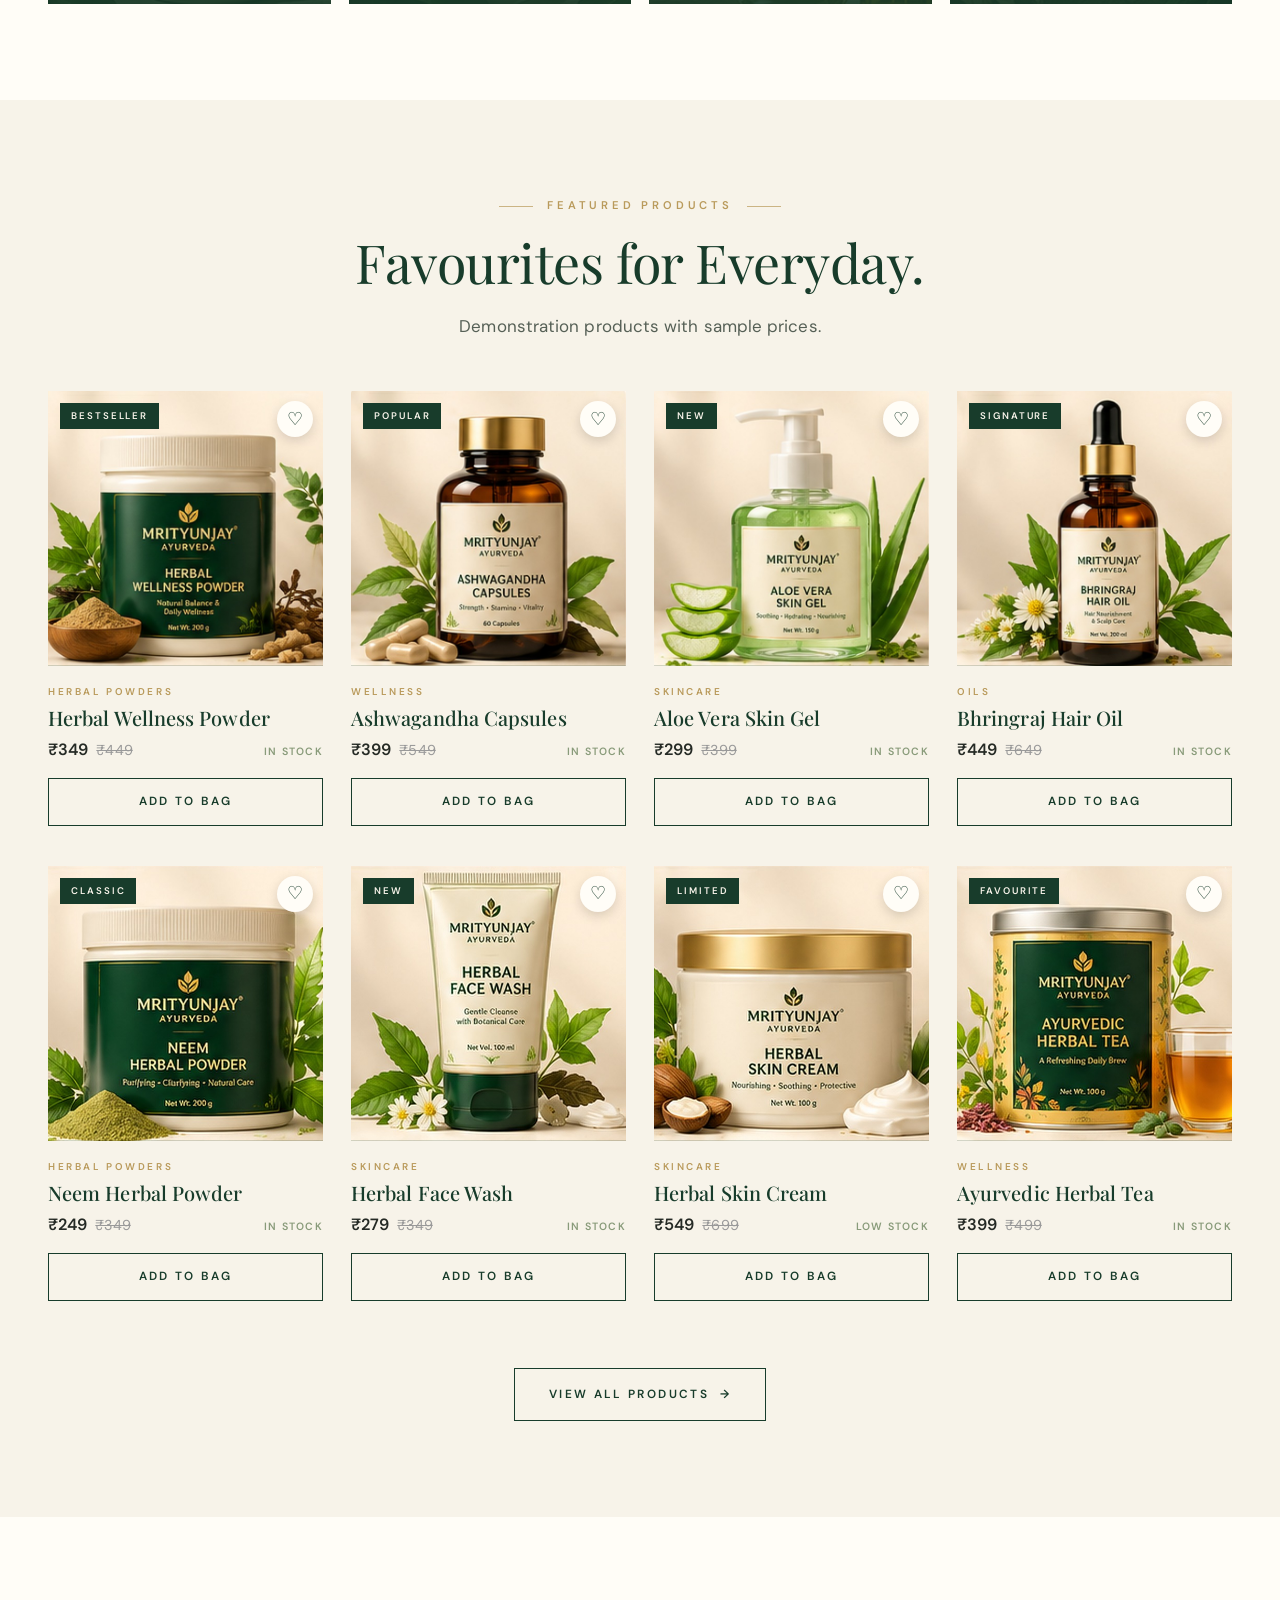
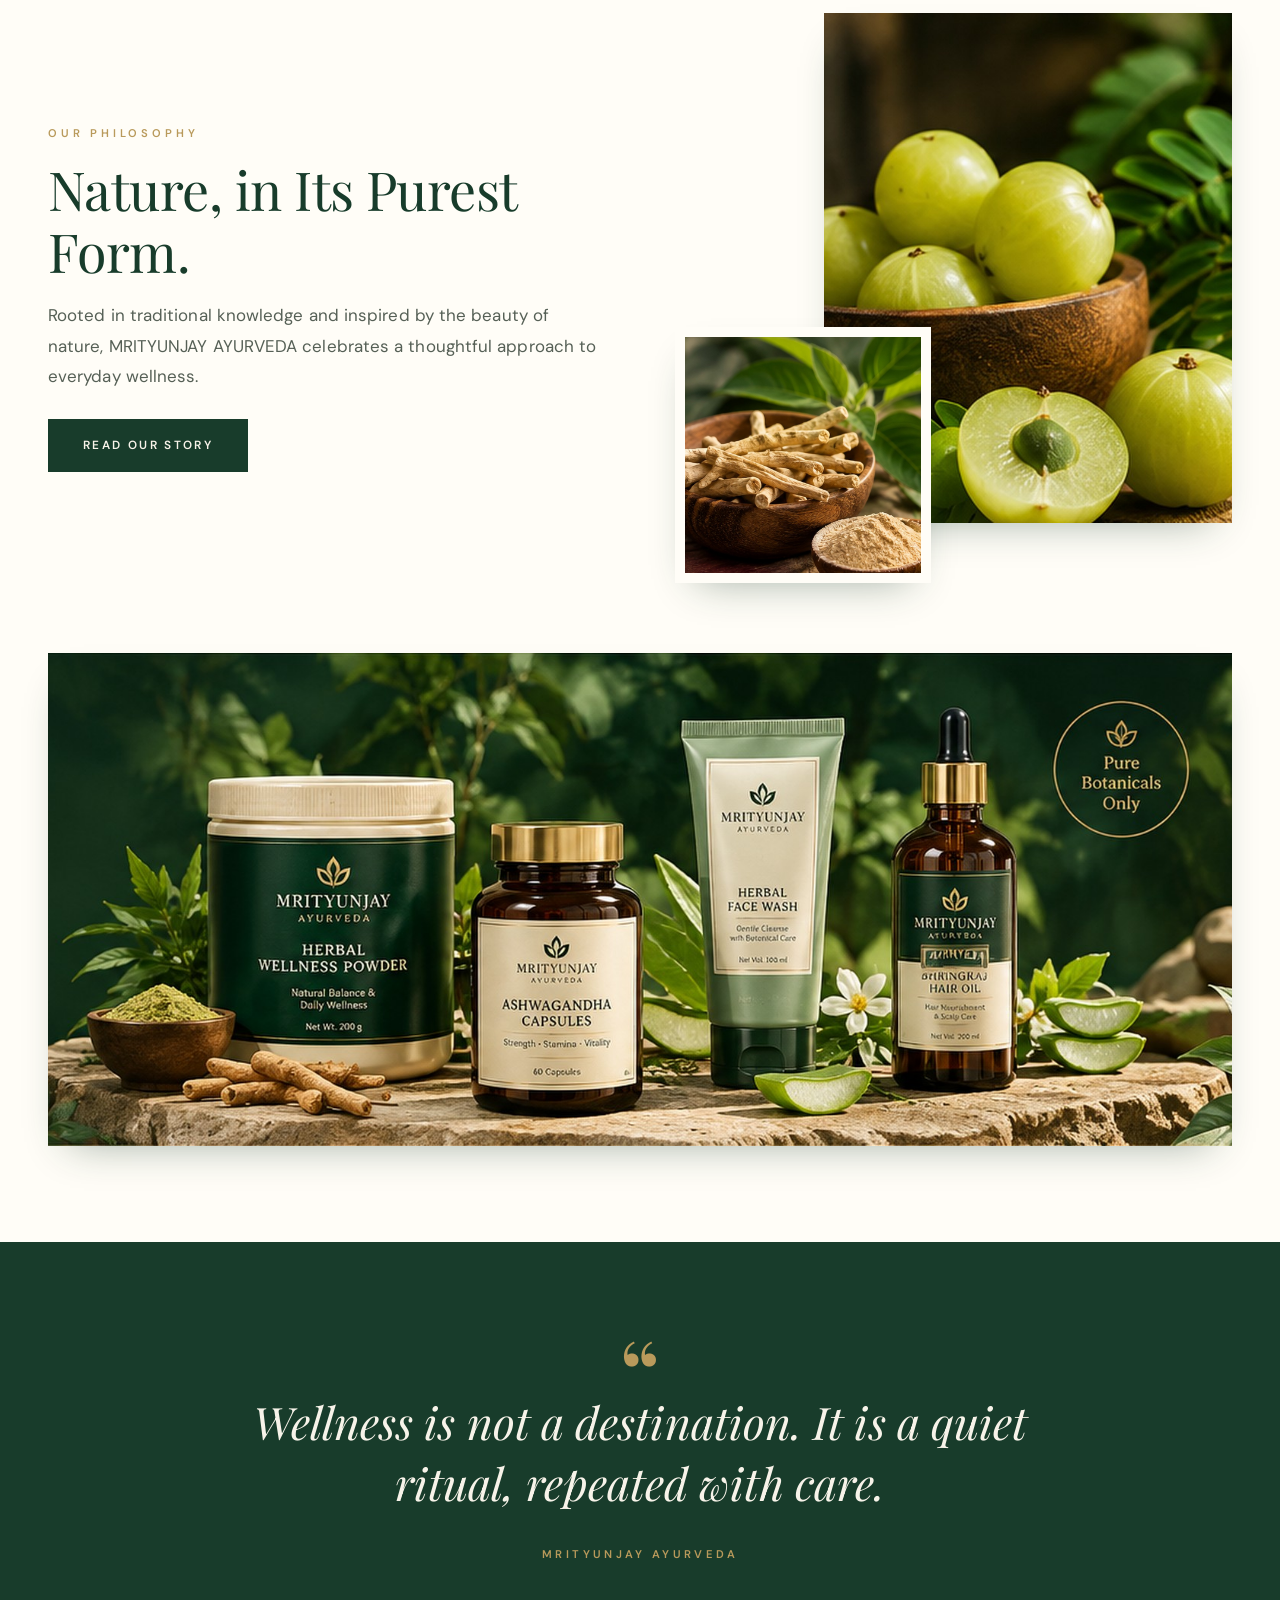
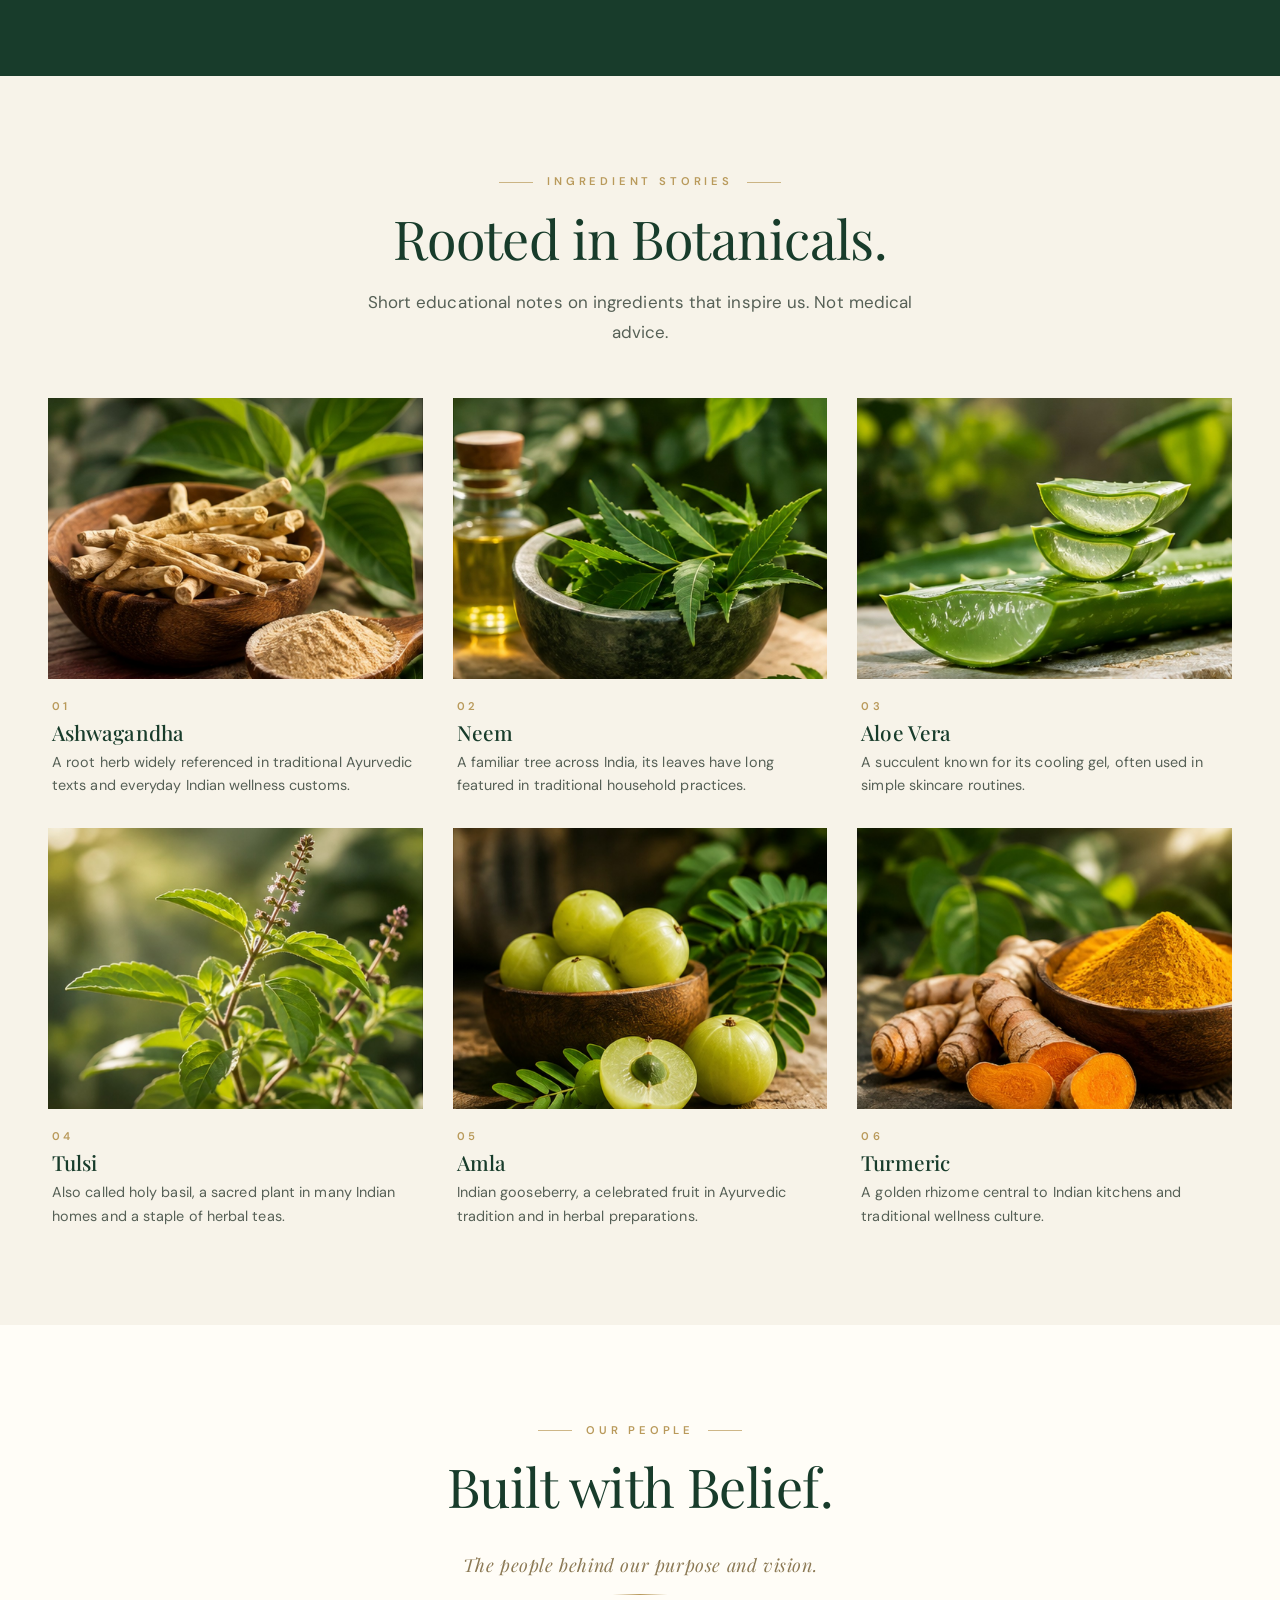
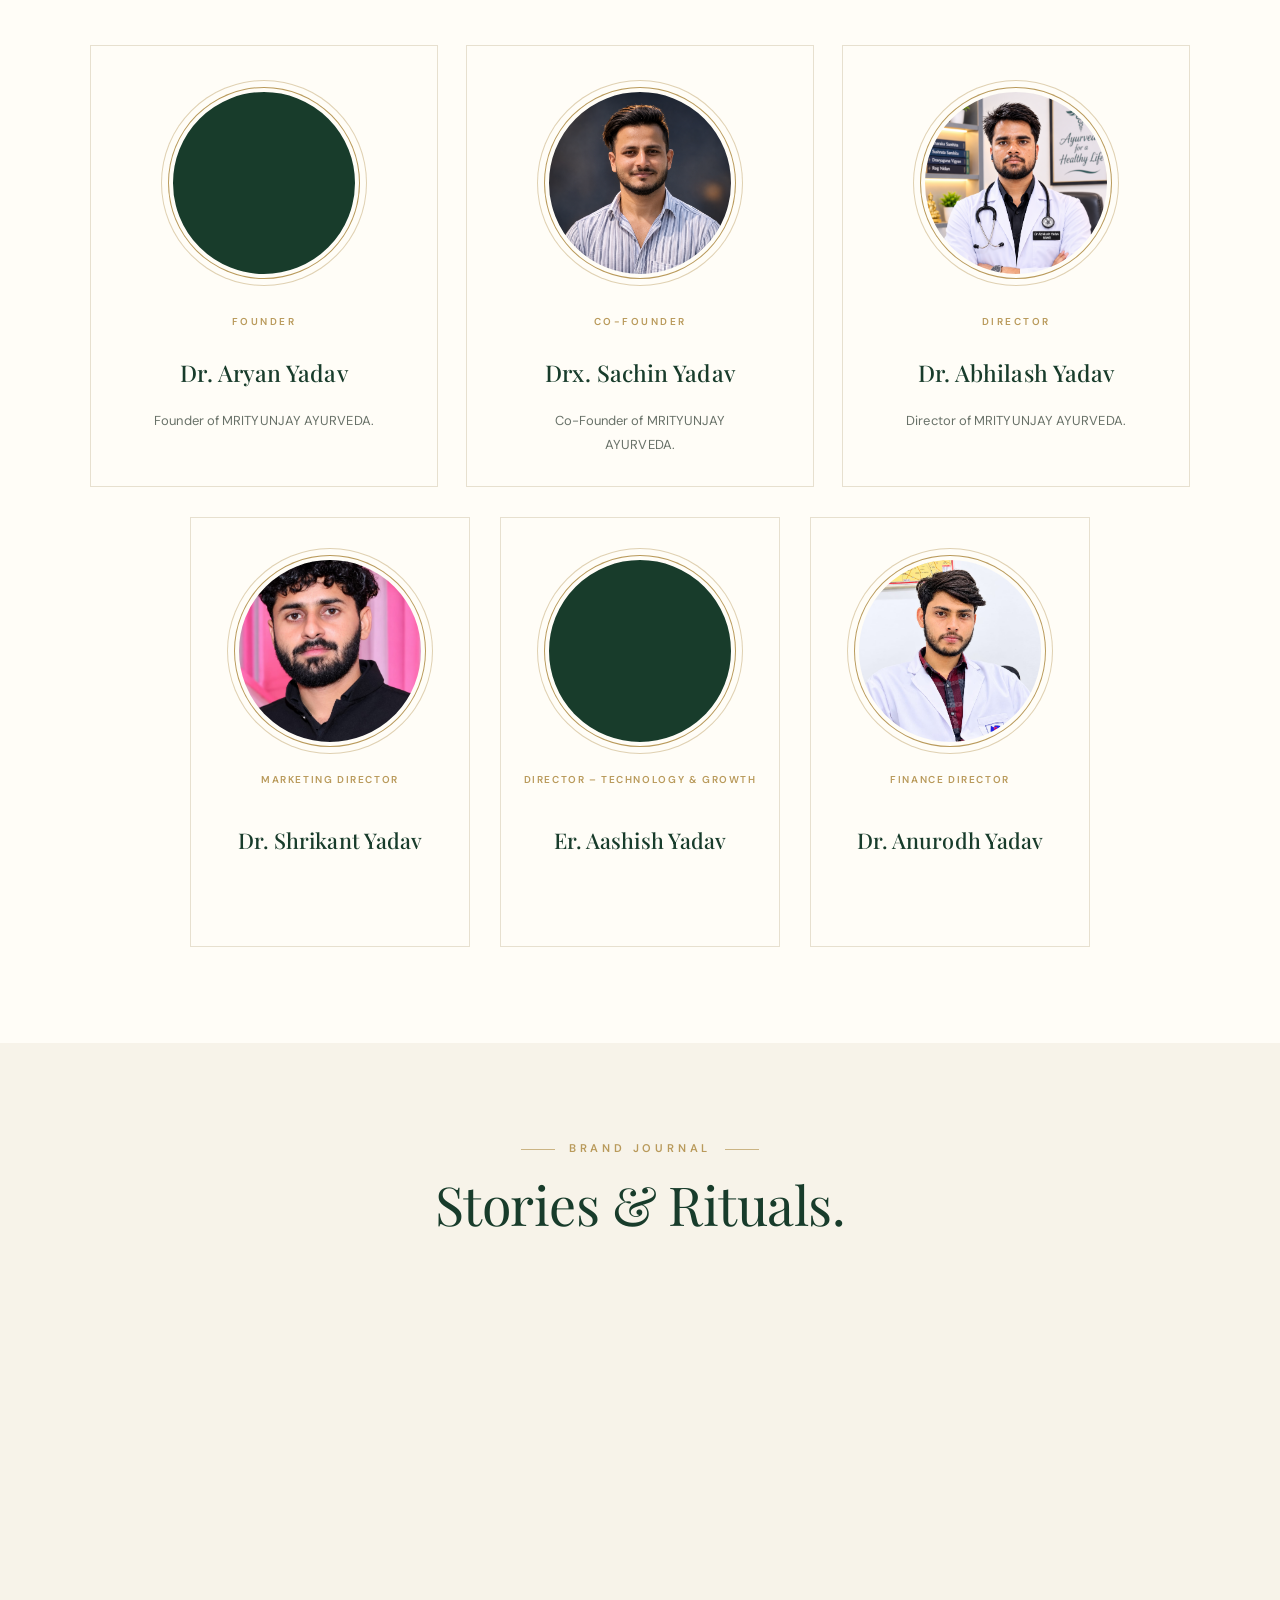
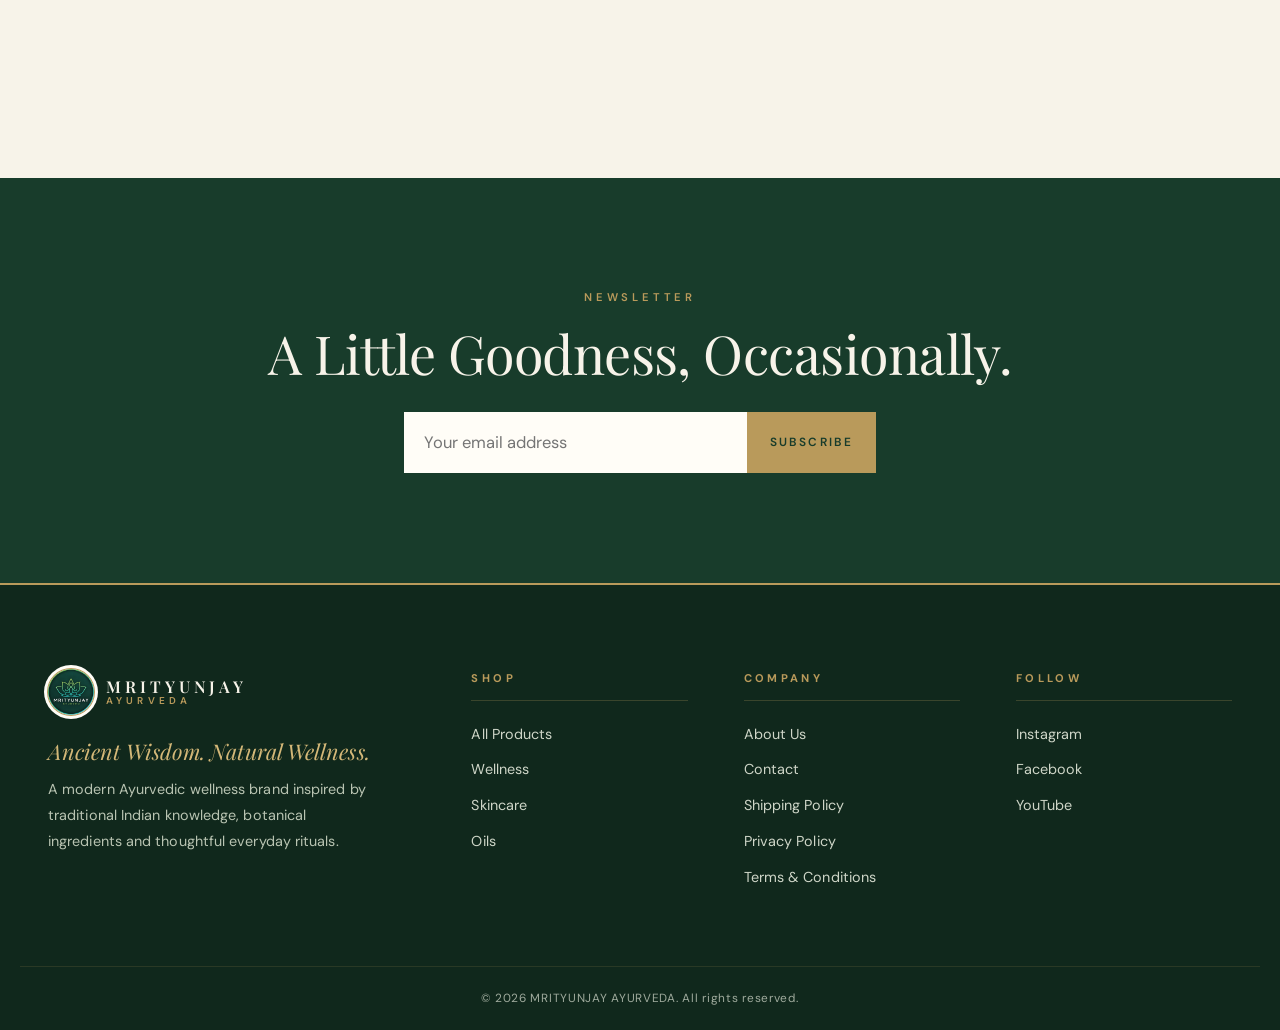
==== commit a686904a: "update" ====
--- a/index.html
+++ b/index.html
@@ -1,11 +1,331 @@
-<!DOCTYPE html><html lang="en"><head><meta charset="utf-8"><meta name="viewport" content="width=device-width,initial-scale=1"><title>Ancient Wisdom. Natural Wellness. | MRITYUNJAY AYURVEDA</title><link rel="icon" href="assets/images/logo.jpeg"><link rel="preconnect" href="https://fonts.googleapis.com"><link href="https://fonts.googleapis.com/css2?family=DM+Sans:wght@400;500;600&family=Playfair+Display:wght@400;500;600&display=swap" rel="stylesheet"><link rel="stylesheet" href="index.css"></head><body data-root="" data-page="home"><section class="hero"><div class="wrap"><div><span class="eyebrow">Ancient Wisdom. Natural Wellness.</span><h1>Rediscover the<br>Wisdom of <i>Ayurveda.</i></h1><p class="lead">Thoughtfully presented Ayurvedic wellness inspired by India's rich botanical heritage.</p><div class="btns"><a class="btn" href="pages/shop.html">Explore the Collection &nbsp;→</a><a class="btn o" href="pages/about.html">Discover Our Story</a></div></div>
-<figure class="himg"><img src="assets/images/hero.jpg" alt="MRITYUNJAY AYURVEDA herbal wellness collection on botanical arches"></figure></div></section>
-<section class="trust"><div class="wrap"><span>Inspired by Ayurveda</span><span>Botanical Ingredients</span><span>Thoughtful Formulations</span><span>Rooted in India</span></div></section>
-<section class="sec"><div class="wrap center"><span class="eyebrow">Featured Collection</span><h2>Find Your Ritual.</h2><p class="lead">Explore our curated range of Ayurvedic essentials for a healthier, more balanced you.</p><div class="cats"><a class="cat rv" href="pages/shop.html?cat=Oils"><img loading="lazy" src="assets/images/cat-1.jpg" alt="Body &amp; Hair Care"><small>01</small><div><h3>Body &amp; Hair Care</h3><span>Natural care, everyday</span></div><i>→</i></a><a class="cat rv" href="pages/shop.html?cat=Skincare"><img loading="lazy" src="assets/images/cat-2.jpg" alt="Skincare Collection"><small>02</small><div><h3>Skincare Collection</h3><span>Pure botanical beauty</span></div><i>→</i></a><a class="cat rv" href="pages/shop.html?cat=Oils"><img loading="lazy" src="assets/images/cat-3.jpg" alt="Herbal Oils"><small>03</small><div><h3>Herbal Oils</h3><span>Traditional. Natural. Pure</span></div><i>→</i></a><a class="cat rv" href="pages/shop.html?cat=Wellness"><img loading="lazy" src="assets/images/cat-4.jpg" alt="Wellness Essentials"><small>04</small><div><h3>Wellness Essentials</h3><span>Daily balance &amp; vitality</span></div><i>→</i></a></div></div></section>
-<section class="sec cream"><div class="wrap center"><span class="eyebrow">Featured Products</span><h2>Favourites for Everyday.</h2><p class="lead">Demonstration products with sample prices.</p><div class="grid" id="fg" style="text-align:left"></div><br><a class="btn o" href="pages/shop.html" style="margin-top:40px">View All Products &nbsp;→</a></div></section>
-<section class="sec"><div class="wrap split"><div class="rv"><span class="eyebrow">Our Philosophy</span><h2>Nature, in Its Purest Form.</h2><p class="lead">Rooted in traditional knowledge and inspired by the beauty of nature, MRITYUNJAY AYURVEDA celebrates a thoughtful approach to everyday wellness.</p><br><a class="btn" href="pages/about.html">Read Our Story</a></div><div class="edi rv"><img class="a" loading="lazy" src="assets/images/ing-5.jpg" alt="Botanical leaves"><img class="b" loading="lazy" src="assets/images/ing-1.jpg" alt="Herbal ingredients"></div></div><div class="wrap"><figure class="banner rv"><img loading="lazy" src="assets/images/banner.jpg" alt="MRITYUNJAY AYURVEDA products among botanicals"></figure></div></section>
-<section class="quote"><div class="wrap"><span class="serif">“</span><blockquote>Wellness is not a destination. It is a quiet ritual, repeated with care.</blockquote><cite>MRITYUNJAY AYURVEDA</cite></div></section>
-<section class="sec cream" id="ingredients"><div class="wrap center"><span class="eyebrow">Ingredient Stories</span><h2>Rooted in Botanicals.</h2><p class="lead">Short educational notes on ingredients that inspire us. Not medical advice.</p><div class="ings" id="ig" style="text-align:left"></div></div></section>
-<section class="sec"><div class="wrap center"><span class="eyebrow">Our Founders</span><h2>Built with Belief.</h2><div class="fnd"><div class="fc rv"><div class="por" style="background-image:none">AY</div><small>Founder</small><h3>Aryan Yadav</h3><p>Founder of MRITYUNJAY AYURVEDA.</p></div><div class="fc rv"><div class="por">SY</div><small>Co-Founder</small><h3>Sachin Yadav</h3><p>Co-Founder of MRITYUNJAY AYURVEDA.</p></div></div></div></section>
-<section class="sec cream" id="journal"><div class="wrap center"><span class="eyebrow">Brand Journal</span><h2>Stories &amp; Rituals.</h2><div class="jr" id="jg" style="text-align:left"></div></div></section>
-<section class="sec nl"><div class="wrap"><span class="eyebrow">Newsletter</span><h2>A Little Goodness, Occasionally.</h2><form id="nl"><input type="email" required placeholder="Your email address"><button class="btn">Subscribe</button></form></div></section><script src="pack.js"></script><script src="index.js"></script></body></html>+<!DOCTYPE html>
+<html lang="en">
+
+<head>
+    <meta charset="UTF-8">
+    <meta name="viewport" content="width=device-width, initial-scale=1.0">
+
+    <title>Ancient Wisdom. Natural Wellness. | MRITYUNJAY AYURVEDA</title>
+
+    <link rel="icon" href="assets/images/logo.jpeg">
+
+    <link rel="preconnect" href="https://fonts.googleapis.com">
+
+    <link href="https://fonts.googleapis.com/css2?family=DM+Sans:wght@400;500;600&family=Playfair+Display:wght@400;500;600&display=swap"
+        rel="stylesheet">
+
+    <link rel="stylesheet" href="index.css">
+</head>
+
+<body data-root="" data-page="home">
+
+    <!-- Hero Section -->
+    <section class="hero">
+        <div class="wrap">
+
+            <div>
+                <span class="eyebrow">
+                    Ancient Wisdom. Natural Wellness.
+                </span>
+
+                <h1>
+                    Rediscover the<br>
+                    Wisdom of <i>Ayurveda.</i>
+                </h1>
+
+                <p class="lead">
+                    Thoughtfully presented Ayurvedic wellness inspired by India's rich botanical heritage.
+                </p>
+
+                <div class="btns">
+                    <a class="btn" href="pages/shop.html">
+                        Explore the Collection &nbsp;→
+                    </a>
+
+                    <a class="btn o" href="pages/about.html">
+                        Discover Our Story
+                    </a>
+                </div>
+            </div>
+
+            <figure class="himg">
+                <img src="assets/images/hero.jpg"
+                    alt="MRITYUNJAY AYURVEDA herbal wellness collection on botanical arches">
+            </figure>
+
+        </div>
+    </section>
+
+    <!-- Trust Section -->
+    <section class="trust">
+        <div class="wrap">
+            <span>Inspired by Ayurveda</span>
+            <span>Botanical Ingredients</span>
+            <span>Thoughtful Formulations</span>
+            <span>Rooted in India</span>
+        </div>
+    </section>
+
+    <!-- Featured Collection -->
+    <section class="sec">
+        <div class="wrap center">
+
+            <span class="eyebrow">Featured Collection</span>
+
+            <h2>Find Your Ritual.</h2>
+
+            <p class="lead">
+                Explore our curated range of Ayurvedic essentials for a healthier, more balanced you.
+            </p>
+
+            <div class="cats">
+
+                <a class="cat rv" href="pages/shop.html?cat=Oils">
+                    <img loading="lazy" src="assets/images/cat-1.jpg" alt="Body &amp; Hair Care">
+                    <small>01</small>
+                    <div>
+                        <h3>Body &amp; Hair Care</h3>
+                        <span>Natural care, everyday</span>
+                    </div>
+                    <i>→</i>
+                </a>
+
+                <a class="cat rv" href="pages/shop.html?cat=Skincare">
+                    <img loading="lazy" src="assets/images/cat-2.jpg" alt="Skincare Collection">
+                    <small>02</small>
+                    <div>
+                        <h3>Skincare Collection</h3>
+                        <span>Pure botanical beauty</span>
+                    </div>
+                    <i>→</i>
+                </a>
+
+                <a class="cat rv" href="pages/shop.html?cat=Oils">
+                    <img loading="lazy" src="assets/images/cat-3.jpg" alt="Herbal Oils">
+                    <small>03</small>
+                    <div>
+                        <h3>Herbal Oils</h3>
+                        <span>Traditional. Natural. Pure</span>
+                    </div>
+                    <i>→</i>
+                </a>
+
+                <a class="cat rv" href="pages/shop.html?cat=Wellness">
+                    <img loading="lazy" src="assets/images/cat-4.jpg" alt="Wellness Essentials">
+                    <small>04</small>
+                    <div>
+                        <h3>Wellness Essentials</h3>
+                        <span>Daily balance &amp; vitality</span>
+                    </div>
+                    <i>→</i>
+                </a>
+
+            </div>
+        </div>
+    </section>
+
+    <!-- Featured Products -->
+    <section class="sec cream">
+        <div class="wrap center">
+
+            <span class="eyebrow">Featured Products</span>
+
+            <h2>Favourites for Everyday.</h2>
+
+            <p class="lead">
+                Demonstration products with sample prices.
+            </p>
+
+            <div class="grid" id="fg" style="text-align:left"></div>
+
+            <br>
+
+            <a class="btn o" href="pages/shop.html" style="margin-top:40px">
+                View All Products &nbsp;→
+            </a>
+
+        </div>
+    </section>
+
+    <!-- Our Philosophy -->
+    <section class="sec">
+        <div class="wrap split">
+
+            <div class="rv">
+                <span class="eyebrow">Our Philosophy</span>
+
+                <h2>Nature, in Its Purest Form.</h2>
+
+                <p class="lead">
+                    Rooted in traditional knowledge and inspired by the beauty of nature, MRITYUNJAY AYURVEDA celebrates a thoughtful approach to everyday wellness.
+                </p>
+
+                <br>
+
+                <a class="btn" href="pages/about.html">
+                    Read Our Story
+                </a>
+            </div>
+
+            <div class="edi rv">
+                <img class="a" loading="lazy" src="assets/images/ing-5.jpg" alt="Botanical leaves">
+                <img class="b" loading="lazy" src="assets/images/ing-1.jpg" alt="Herbal ingredients">
+            </div>
+
+        </div>
+
+        <div class="wrap">
+            <figure class="banner rv">
+                <img loading="lazy" src="assets/images/banner.jpg"
+                    alt="MRITYUNJAY AYURVEDA products among botanicals">
+            </figure>
+        </div>
+    </section>
+
+    <!-- Quote Section -->
+    <section class="quote">
+        <div class="wrap">
+
+            <span class="serif">“</span>
+
+            <blockquote>
+                Wellness is not a destination. It is a quiet ritual, repeated with care.
+            </blockquote>
+
+            <cite>MRITYUNJAY AYURVEDA</cite>
+
+        </div>
+    </section>
+
+    <!-- Ingredient Stories -->
+    <section class="sec cream" id="ingredients">
+        <div class="wrap center">
+
+            <span class="eyebrow">Ingredient Stories</span>
+
+            <h2>Rooted in Botanicals.</h2>
+
+            <p class="lead">
+                Short educational notes on ingredients that inspire us. Not medical advice.
+            </p>
+
+            <div class="ings" id="ig" style="text-align:left"></div>
+
+        </div>
+    </section>
+
+    <!-- Our Founders -->
+<!-- Our Team Section -->
+<section class="sec">
+    <div class="wrap center">
+
+        <span class="eyebrow">Our People</span>
+        <h2>Built with Belief.</h2>
+        <p class="team-tagline">
+            The people behind our purpose and vision.
+        </p>
+        <!-- First Row: Founders & Director -->
+        <div class="fnd">
+
+            <div class="fc rv">
+                <div
+                    class="por"
+                    style="background-image: url(assets/images/team/aryan-yadav.jpg)"
+                ></div>
+                <small>Founder</small>
+                <h3>Dr. Aryan Yadav</h3>
+                <p>Founder of MRITYUNJAY AYURVEDA.</p>
+            </div>
+
+            <div class="fc rv">
+                <div
+                    class="por"
+                    style="background-image: url(assets/images/team/sachin-yadav.png)"
+                ></div>
+                <small>Co-Founder</small>
+                <h3>Drx. Sachin Yadav</h3>
+                <p>Co-Founder of MRITYUNJAY AYURVEDA.</p>
+            </div>
+
+            <div class="fc rv">
+                <div
+                    class="por"
+                    style="background-image: url(assets/images/team/abhilash-yadav.png)"
+                ></div>
+                <small>Director</small>
+                <h3>Dr. Abhilash Yadav</h3>
+                <p>Director of MRITYUNJAY AYURVEDA.</p>
+            </div>
+
+        </div>
+
+
+        <!-- Second Row: Management Team -->
+        <div class="fnd tm">
+
+            <div class="fc rv">
+                <div
+                    class="por"
+                    style="background-image: url(assets/images/team/shrikant-yadav.jpeg)"
+                ></div>
+                <small>Marketing Director</small>
+                <h3>Dr. Shrikant Yadav</h3>
+            </div>
+
+            <div class="fc rv">
+                <div
+                    class="por"
+                    style="background-image: url(assets/images/team/profile.png)"
+                ></div>
+                <small>Director – Technology & Growth</small>
+                <h3>Er. Aashish Yadav</h3>
+            </div>
+
+            <div class="fc rv">
+                <div
+                    class="por"
+                    style="background-image: url(assets/images/team/anurodh-yadav.jpeg)"
+                ></div>
+                <small>Finance Director</small>
+                <h3>Dr. Anurodh Yadav</h3>
+            </div>
+
+        </div>
+
+    </div>
+</section>
+    <!-- Brand Journal -->
+    <section class="sec cream" id="journal">
+        <div class="wrap center">
+
+            <span class="eyebrow">Brand Journal</span>
+
+            <h2>Stories &amp; Rituals.</h2>
+
+            <div class="jr" id="jg" style="text-align:left"></div>
+
+        </div>
+    </section>
+
+    <!-- Newsletter -->
+    <section class="sec nl">
+        <div class="wrap">
+
+            <span class="eyebrow">Newsletter</span>
+
+            <h2>A Little Goodness, Occasionally.</h2>
+
+            <form id="nl">
+                <input type="email" required placeholder="Your email address">
+                <button class="btn">Subscribe</button>
+            </form>
+
+        </div>
+    </section>
+
+    <!-- JavaScript Files -->
+    <script src="pack.js"></script>
+    <script src="index.js"></script>
+
+</body>
+</html>
--- a/index.css
+++ b/index.css
@@ -1,144 +1,2045 @@
-:root{--g:#183C2B;--g2:#294A35;--sage:#899B7A;--cream:#F7F3E9;--ivory:#FFFDF7;--gold:#B99A5B;--ink:#252A25;--sh:0 18px 40px -22px rgba(24,60,43,.45)}
-*{box-sizing:border-box;margin:0;padding:0}html{scroll-behavior:smooth}
-body{font-family:'DM Sans',sans-serif;background:var(--ivory);color:var(--ink);line-height:1.65;overflow-x:hidden}
-img{max-width:100%;display:block}a{color:inherit;text-decoration:none}button{font:inherit;cursor:pointer;border:0;background:none;color:inherit}
-h1,h2,h3,.serif{font-family:'Playfair Display',serif;font-weight:500;line-height:1.15;color:var(--g)}
-.wrap{max-width:1240px;margin:auto;padding:0 28px}.sec{padding:96px 0}.cream{background:var(--cream)}
-.eyebrow{font-size:.74rem;letter-spacing:.28em;text-transform:uppercase;color:var(--gold);font-weight:600;margin-bottom:16px;display:block}
-h2{font-size:clamp(2rem,4vw,3.1rem);margin-bottom:18px}.lead{max-width:560px;color:#566056}.center{text-align:center}.center .lead{margin:auto}
-.btn{display:inline-block;padding:14px 30px;background:var(--g);color:var(--cream);font-size:.8rem;letter-spacing:.14em;text-transform:uppercase;font-weight:600;border:1px solid var(--g);transition:.35s}
-.btn:hover{background:var(--gold);border-color:var(--gold);color:var(--g)}.btn.o{background:none;color:var(--g)}.btn.o:hover{background:var(--g);color:var(--cream)}.btn[disabled]{opacity:.4;pointer-events:none}
-.ann{background:var(--g);color:var(--cream);text-align:center;font-size:.78rem;letter-spacing:.14em;padding:9px 12px}
-header{position:sticky;top:0;z-index:50;background:rgba(255,253,247,.94);backdrop-filter:blur(12px);border-bottom:1px solid #e7e0cf}
-.nav{display:flex;align-items:center;justify-content:space-between;height:76px;gap:20px}
-.logo{display:flex;align-items:center;gap:12px}.logo img{width:46px;height:46px;border-radius:50%}
-.logo b{font-family:'Playfair Display',serif;color:var(--g);font-size:1.05rem;letter-spacing:.18em;line-height:1.1;font-weight:600}.logo b small{display:block;font-size:.62rem;letter-spacing:.42em;color:var(--gold);font-family:'DM Sans',sans-serif}
-.menu{display:flex;gap:34px;font-size:.88rem}.menu>li{list-style:none;position:relative;padding:26px 0}
-.menu a{position:relative}.menu>li>a:after{content:'';position:absolute;left:0;bottom:-4px;width:0;height:1px;background:var(--gold);transition:.3s}.menu>li:hover>a:after,.menu a.on:after{width:100%}
-.dd{position:absolute;top:100%;left:-20px;background:var(--ivory);border:1px solid #e7e0cf;box-shadow:var(--sh);padding:12px 0;min-width:200px;opacity:0;visibility:hidden;transform:translateY(8px);transition:.3s}
-.menu li:hover .dd{opacity:1;visibility:visible;transform:none}.dd a{display:block;padding:8px 24px}.dd a:hover{background:var(--cream);color:var(--g)}
-.icons{display:flex;gap:6px}.ib{width:42px;height:42px;display:grid;place-items:center;position:relative;border-radius:50%;transition:.3s}.ib:hover{background:var(--cream)}
-.ib svg{width:21px;height:21px;fill:none;stroke:var(--g);stroke-width:1.5}.cnt{position:absolute;top:2px;right:0;background:var(--gold);color:#fff;font-size:.65rem;min-width:17px;height:17px;border-radius:9px;display:grid;place-items:center}
-.burger{display:none}
-.hero{background:var(--cream);overflow:hidden}.hero .wrap{display:grid;grid-template-columns:1fr 1.05fr;gap:50px;align-items:center;min-height:700px;padding-top:50px;padding-bottom:50px}
-.hero h1{font-size:clamp(2.6rem,5.4vw,4.6rem);margin:6px 0 22px}.hero h1 i{color:var(--gold)}.hero .btns{display:flex;gap:14px;margin-top:34px;flex-wrap:wrap}
-.comp{display:grid;grid-template-columns:1fr 1fr;gap:18px}.comp figure{position:relative;aspect-ratio:4/5;overflow:hidden;box-shadow:var(--sh)}.comp figure:nth-child(even){margin-top:44px}.comp figure:nth-child(odd){margin-top:-24px}
-.comp img,.ph img{width:100%;height:100%;object-fit:cover;transition:transform .9s}.comp figure:hover img{transform:scale(1.06)}
-.comp figcaption{position:absolute;left:0;right:0;bottom:0;padding:30px 16px 14px;color:#fff;font-size:.8rem;letter-spacing:.1em;background:linear-gradient(transparent,rgba(24,60,43,.85))}
-.lbl{position:absolute;left:50%;bottom:16%;transform:translateX(-50%);background:var(--g);color:var(--gold);font:600 .52rem/1.5 'DM Sans';letter-spacing:.24em;text-align:center;padding:8px 12px;border:1px solid var(--gold);box-shadow:0 6px 14px rgba(0,0,0,.3);pointer-events:none}
-.trust{background:var(--g);color:var(--cream)}.trust .wrap{display:grid;grid-template-columns:repeat(4,1fr);gap:20px;padding-top:30px;padding-bottom:30px;text-align:center;font-size:.82rem;letter-spacing:.16em;text-transform:uppercase}.trust span:before{content:'✦ ';color:var(--gold)}
-.cats{display:grid;grid-template-columns:repeat(3,1fr);gap:22px;margin-top:50px}.cat{position:relative;aspect-ratio:3/4;overflow:hidden;display:flex;align-items:flex-end}
-.cat img{position:absolute;inset:0;width:100%;height:100%;object-fit:cover;transition:transform 1s}.cat:hover img{transform:scale(1.07)}.cat:after{content:'';position:absolute;inset:0;background:linear-gradient(transparent 40%,rgba(24,60,43,.88))}
-.cat div{position:relative;z-index:2;padding:30px;color:#fff}.cat h3{color:#fff;font-size:1.8rem}.cat span{font-size:.75rem;letter-spacing:.2em;text-transform:uppercase;color:#e4d5ad}
-.grid{display:grid;grid-template-columns:repeat(4,1fr);gap:28px;margin-top:50px}
-.card small{color:var(--gold);letter-spacing:.18em;text-transform:uppercase;font-size:.68rem;font-weight:600;display:block;margin-top:14px}.card h3{font-size:1.15rem;margin:4px 0}
-.ph{position:relative;aspect-ratio:1/1.1;overflow:hidden;background:var(--cream)}.ph a{display:block;height:100%}.card:hover .ph img{transform:scale(1.06)}
-.badge{position:absolute;top:12px;left:12px;background:var(--ivory);color:var(--g);font-size:.65rem;letter-spacing:.14em;text-transform:uppercase;padding:4px 10px;font-weight:600}
-.wl{position:absolute;top:10px;right:10px;width:36px;height:36px;border-radius:50%;background:var(--ivory);color:var(--g);font-size:1.1rem;transition:.3s}.wl.on{background:var(--g);color:var(--gold)}
-.qv{position:absolute;left:0;right:0;bottom:0;background:rgba(24,60,43,.92);color:var(--cream);padding:12px;font-size:.75rem;letter-spacing:.16em;text-transform:uppercase;transform:translateY(100%);transition:.4s}.card:hover .qv{transform:none}
-.pr{font-weight:600;margin-bottom:10px}.pr s{color:#999;font-weight:400;margin-left:8px;font-size:.9rem}.card .btn{width:100%;padding:11px}.stk{font-size:.72rem;color:var(--sage);margin-bottom:8px;display:block}
-.split{display:grid;grid-template-columns:1fr 1fr;gap:70px;align-items:center}.split img{width:100%;aspect-ratio:4/5;object-fit:cover;box-shadow:var(--sh)}
-.ings{display:grid;grid-template-columns:repeat(3,1fr);gap:24px;margin-top:50px}.ing{background:var(--ivory);border:1px solid #e7e0cf;transition:.4s}.ing:hover{transform:translateY(-6px);box-shadow:var(--sh)}.ing img{aspect-ratio:16/10;width:100%;object-fit:cover}.ing div{padding:22px}.ing h3{font-size:1.3rem;margin-bottom:6px}.ing p{font-size:.9rem;color:#566056}
-.fnd{display:grid;grid-template-columns:repeat(2,1fr);gap:30px;max-width:900px;margin:50px auto 0}.fc{text-align:center;border:1px solid #e7e0cf;padding:40px 30px;background:var(--cream)}
-.por{width:170px;height:170px;border-radius:50%;margin:0 auto 22px;background:var(--g) center/cover;display:grid;place-items:center;color:var(--gold);font:500 2.8rem 'Playfair Display';border:4px solid var(--ivory);box-shadow:0 0 0 1px var(--gold)}
-.fc small{color:var(--gold);letter-spacing:.24em;font-size:.7rem;text-transform:uppercase;font-weight:600}.fc h3{font-size:1.6rem;margin:6px 0 10px}.fc p{font-size:.9rem;color:#566056}
-.jr{display:grid;grid-template-columns:repeat(3,1fr);gap:28px;margin-top:50px}.jc{cursor:pointer}.jc img{aspect-ratio:4/3;width:100%;object-fit:cover;transition:.8s}.jc .im{overflow:hidden}.jc:hover img{transform:scale(1.05)}.jc h3{font-size:1.35rem;margin:16px 0 6px}.jc span{font-size:.75rem;letter-spacing:.18em;text-transform:uppercase;color:var(--gold)}
-.nl{background:var(--g);color:var(--cream);text-align:center}.nl h2{color:var(--cream)}.nl form{display:flex;max-width:480px;margin:28px auto 0}.nl input{flex:1;padding:14px 18px;border:0;font:inherit;background:var(--ivory)}.nl .btn{background:var(--gold);border-color:var(--gold);color:var(--g)}
-footer{background:#10281c;color:#cfd6c8;padding:70px 0 26px;font-size:.9rem}footer .wrap>div:first-child{display:grid;grid-template-columns:1.6fr 1fr 1fr 1fr;gap:40px}footer h4{color:var(--gold);font-size:.75rem;letter-spacing:.2em;text-transform:uppercase;margin-bottom:14px}footer li{list-style:none;margin-bottom:8px}footer a:hover{color:var(--gold)}footer .logo b{color:var(--cream)}.copy{border-top:1px solid #29412f;margin-top:40px;padding-top:20px;font-size:.78rem;opacity:.7}
-.ph-hero{background:var(--cream);padding:70px 0 50px;text-align:center}.ph-hero h1{font-size:clamp(2.2rem,4.5vw,3.6rem)}
-.bar{display:flex;gap:14px;flex-wrap:wrap;align-items:center;margin:34px 0 0;justify-content:space-between}.chips{display:flex;gap:8px;flex-wrap:wrap}.chip{padding:9px 20px;border:1px solid #d9d1bb;font-size:.82rem;transition:.3s}.chip.on,.chip:hover{background:var(--g);color:var(--cream);border-color:var(--g)}
-.bar input,.bar select,.f input,.f textarea{padding:11px 14px;border:1px solid #d9d1bb;background:#fff;font:inherit;min-width:160px}
-.pd{display:grid;grid-template-columns:1fr 1fr;gap:60px;padding:60px 0}.gal .main{aspect-ratio:1/1;overflow:hidden;background:var(--cream);position:relative}.gal .main img{width:100%;height:100%;object-fit:cover}.th{display:flex;gap:10px;margin-top:10px}.th img{width:84px;height:84px;object-fit:cover;cursor:pointer;border:2px solid transparent}.th img.on{border-color:var(--gold)}
-.pd h1{font-size:2.5rem;margin:6px 0 12px}.pd .pr{font-size:1.5rem}.demo{display:inline-block;background:#f1e8cf;color:#7a6330;font-size:.7rem;letter-spacing:.12em;text-transform:uppercase;padding:4px 10px;margin-bottom:10px}
-.pd details{border-top:1px solid #e7e0cf;padding:14px 0}.pd summary{cursor:pointer;font-weight:600;color:var(--g)}.pd details p{margin-top:8px;font-size:.92rem;color:#566056}.q{display:inline-flex;border:1px solid #d9d1bb;margin-right:12px}.q button{width:42px;height:46px;font-size:1.2rem}.q span{width:40px;display:grid;place-items:center}.acts{display:flex;flex-wrap:wrap;margin:22px 0}.acts .btn{padding:14px 26px}.dis{font-size:.78rem;color:#7a7f78;background:var(--cream);padding:14px;margin-top:16px}
-.ov{position:fixed;inset:0;background:rgba(16,40,28,.5);opacity:0;visibility:hidden;transition:.35s;z-index:80}.ov.on{opacity:1;visibility:visible}
-#drawer{position:fixed;top:0;right:0;height:100%;width:min(430px,100%);background:var(--ivory);z-index:90;transform:translateX(100%);transition:.45s;display:flex;flex-direction:column}#drawer.on{transform:none}
-.dh{display:flex;justify-content:space-between;align-items:center;padding:22px 26px;border-bottom:1px solid #e7e0cf}.dh h3{font-size:1.4rem}.x{font-size:1.8rem;line-height:1;color:var(--g)}
-.dl{flex:1;overflow:auto;padding:10px 26px}.ci{display:grid;grid-template-columns:70px 1fr auto;gap:14px;padding:16px 0;border-bottom:1px solid #eee6d3;align-items:center}.ci img{width:70px;height:70px;object-fit:cover}.ci h4{font:500 .98rem 'Playfair Display'}.ci .q{margin:6px 0 0}.ci .q button{height:30px;width:30px}.ci .q span{width:30px;font-size:.85rem}.rm{font-size:.75rem;color:#999;text-decoration:underline}
-.df{padding:22px 26px;border-top:1px solid #e7e0cf}.df p{display:flex;justify-content:space-between;margin-bottom:12px;font-weight:600}.df .btn{width:100%}.empty{text-align:center;color:#777;padding:60px 0}
-#modal{position:fixed;inset:0;z-index:100;display:none;place-items:center;background:rgba(16,40,28,.6);padding:20px}#modal.on{display:grid}.mbox{background:var(--ivory);max-width:820px;width:100%;max-height:90vh;overflow:auto;padding:36px;position:relative}.mbox .x{position:absolute;top:10px;right:18px}.mbox .pd{padding:0;gap:30px}.mbox .pd h1{font-size:1.9rem}
-#sp{position:fixed;top:0;left:0;right:0;background:var(--ivory);z-index:95;padding:26px 0 30px;transform:translateY(-100%);transition:.45s;box-shadow:var(--sh)}#sp.on{transform:none}#sp input{width:100%;padding:16px 4px;border:0;border-bottom:1px solid var(--g);background:none;font:1.4rem 'Playfair Display';outline:0}#sr a{display:flex;gap:14px;align-items:center;padding:10px 0;border-bottom:1px solid #eee6d3}#sr img{width:50px;height:50px;object-fit:cover}
-#toast{position:fixed;bottom:26px;left:50%;transform:translate(-50%,30px);background:var(--g);color:var(--cream);padding:13px 26px;font-size:.88rem;opacity:0;transition:.4s;z-index:200;pointer-events:none}#toast.on{opacity:1;transform:translate(-50%,0)}
-.rv{opacity:0;transform:translateY(26px);transition:1s}.rv.in{opacity:1;transform:none}
-.f{display:grid;gap:14px}.f input,.f textarea{width:100%}.ct{display:grid;grid-template-columns:1fr 1fr;gap:60px}.ct li{list-style:none;margin-bottom:14px}.wa{background:#1f7a4a;border-color:#1f7a4a}
-@media(max-width:1000px){.grid{grid-template-columns:repeat(2,1fr)}.hero .wrap,.split,.pd,.ct{grid-template-columns:1fr}.ings,.jr,.cats{grid-template-columns:1fr 1fr}footer .wrap>div:first-child{grid-template-columns:1fr 1fr}.sec{padding:70px 0}.comp figure:nth-child(n){margin-top:0}}
-@media(max-width:760px){.burger{display:grid}.menu{position:absolute;top:100%;left:0;right:0;background:var(--ivory);flex-direction:column;gap:0;padding:10px 28px 20px;border-bottom:1px solid #e7e0cf;display:none}.menu.on{display:flex}.menu>li{padding:12px 0}.dd{position:static;opacity:1;visibility:visible;transform:none;border:0;box-shadow:none;padding:0 0 0 14px}.logo b{font-size:.85rem}.logo img{width:38px;height:38px}.wrap{padding:0 18px}.grid{gap:14px}.ings,.jr,.cats,.fnd,.trust .wrap{grid-template-columns:1fr}.trust .wrap{grid-template-columns:1fr 1fr}.hero .wrap{min-height:0}.ib{width:36px}.comp{gap:10px}.mbox{padding:22px}.card h3{font-size:1rem}}
+:root {
+    --g:#183C2B;
+    --g2:#294A35;
+    --sage:#899B7A;
+    --cream:#F7F3E9;
+    --ivory:#FFFDF7;
+    --gold:#B99A5B;
+    --ink:#252A25;
+    --sh:0 18px 40px -22px rgba(24,60,43,.45);
+}
+* {
+    box-sizing:border-box;
+    margin:0;
+    padding:0;
+}
+html {
+    scroll-behavior:smooth;
+}
+body {
+    font-family:'DM Sans',sans-serif;
+    background:var(--ivory);
+    color:var(--ink);
+    line-height:1.65;
+    overflow-x:hidden;
+}
+img {
+    max-width:100%;
+    display:block;
+}
+a {
+    color:inherit;
+    text-decoration:none;
+}
+button {
+    font:inherit;
+    cursor:pointer;
+    border:0;
+    background:none;
+    color:inherit;
+}
+h1,h2,h3,.serif {
+    font-family:'Playfair Display',serif;
+    font-weight:500;
+    line-height:1.15;
+    color:var(--g);
+}
+.wrap {
+    max-width:1240px;
+    margin:auto;
+    padding:0 28px;
+}
+.sec {
+    padding:96px 0;
+}
+.cream {
+    background:var(--cream);
+}
+.eyebrow {
+    font-size:.74rem;
+    letter-spacing:.28em;
+    text-transform:uppercase;
+    color:var(--gold);
+    font-weight:600;
+    margin-bottom:16px;
+    display:block;
+}
+h2 {
+    font-size:clamp(2rem,4vw,3.1rem);
+    margin-bottom:18px;
+}
+.lead {
+    max-width:560px;
+    color:#566056;
+}
+.center {
+    text-align:center;
+}
+.center .lead {
+    margin:auto;
+}
+.btn {
+    display:inline-block;
+    padding:14px 30px;
+    background:var(--g);
+    color:var(--cream);
+    font-size:.8rem;
+    letter-spacing:.14em;
+    text-transform:uppercase;
+    font-weight:600;
+    border:1px solid var(--g);
+    transition:.35s;
+}
+.btn:hover {
+    background:var(--gold);
+    border-color:var(--gold);
+    color:var(--g);
+}
+.btn.o {
+    background:none;
+    color:var(--g);
+}
+.btn.o:hover {
+    background:var(--g);
+    color:var(--cream);
+}
+.btn[disabled] {
+    opacity:.4;
+    pointer-events:none;
+}
+.ann {
+    background:var(--g);
+    color:var(--cream);
+    text-align:center;
+    font-size:.78rem;
+    letter-spacing:.14em;
+    padding:9px 12px;
+}
+header {
+    position:sticky;
+    top:0;
+    z-index:50;
+    background:rgba(255,253,247,.94);
+    backdrop-filter:blur(12px);
+    border-bottom:1px solid #e7e0cf;
+}
+.nav {
+    display:flex;
+    align-items:center;
+    justify-content:space-between;
+    height:76px;
+    gap:20px;
+}
+.logo {
+    display:flex;
+    align-items:center;
+    gap:12px;
+}
+.logo img {
+    width:46px;
+    height:46px;
+    border-radius:50%;
+}
+.logo b {
+    font-family:'Playfair Display',serif;
+    color:var(--g);
+    font-size:1.05rem;
+    letter-spacing:.18em;
+    line-height:1.1;
+    font-weight:600;
+}
+.logo b small {
+    display:block;
+    font-size:.62rem;
+    letter-spacing:.42em;
+    color:var(--gold);
+    font-family:'DM Sans',sans-serif;
+}
+.menu {
+    display:flex;
+    gap:34px;
+    font-size:.88rem;
+}
+.menu>li {
+    list-style:none;
+    position:relative;
+    padding:26px 0;
+}
+.menu a {
+    position:relative;
+}
+.menu>li>a:after {
+    content:'';
+    position:absolute;
+    left:0;
+    bottom:-4px;
+    width:0;
+    height:1px;
+    background:var(--gold);
+    transition:.3s;
+}
+.menu>li:hover>a:after,.menu a.on:after {
+    width:100%;
+}
+.dd {
+    position:absolute;
+    top:100%;
+    left:-20px;
+    background:var(--ivory);
+    border:1px solid #e7e0cf;
+    box-shadow:var(--sh);
+    padding:12px 0;
+    min-width:200px;
+    opacity:0;
+    visibility:hidden;
+    transform:translateY(8px);
+    transition:.3s;
+}
+.menu li:hover .dd {
+    opacity:1;
+    visibility:visible;
+    transform:none;
+}
+.dd a {
+    display:block;
+    padding:8px 24px;
+}
+.dd a:hover {
+    background:var(--cream);
+    color:var(--g);
+}
+.icons {
+    display:flex;
+    gap:6px;
+}
+.ib {
+    width:42px;
+    height:42px;
+    display:grid;
+    place-items:center;
+    position:relative;
+    border-radius:50%;
+    transition:.3s;
+}
+.ib:hover {
+    background:var(--cream);
+}
+.ib svg {
+    width:21px;
+    height:21px;
+    fill:none;
+    stroke:var(--g);
+    stroke-width:1.5;
+}
+.cnt {
+    position:absolute;
+    top:2px;
+    right:0;
+    background:var(--gold);
+    color:#fff;
+    font-size:.65rem;
+    min-width:17px;
+    height:17px;
+    border-radius:9px;
+    display:grid;
+    place-items:center;
+}
+.burger {
+    display:none;
+}
+.hero {
+    background:var(--cream);
+    overflow:hidden;
+}
+.hero .wrap {
+    display:grid;
+    grid-template-columns:1fr 1.05fr;
+    gap:50px;
+    align-items:center;
+    min-height:700px;
+    padding-top:50px;
+    padding-bottom:50px;
+}
+.hero h1 {
+    font-size:clamp(2.6rem,5.4vw,4.6rem);
+    margin:6px 0 22px;
+}
+.hero h1 i {
+    color:var(--gold);
+}
+.hero .btns {
+    display:flex;
+    gap:14px;
+    margin-top:34px;
+    flex-wrap:wrap;
+}
+.comp {
+    display:grid;
+    grid-template-columns:1fr 1fr;
+    gap:18px;
+}
+.comp figure {
+    position:relative;
+    aspect-ratio:4/5;
+    overflow:hidden;
+    box-shadow:var(--sh);
+}
+.comp figure:nth-child(even) {
+    margin-top:44px;
+}
+.comp figure:nth-child(odd) {
+    margin-top:-24px;
+}
+.comp img,.ph img {
+    width:100%;
+    height:100%;
+    object-fit:cover;
+    transition:transform .9s;
+}
+.comp figure:hover img {
+    transform:scale(1.06);
+}
+.comp figcaption {
+    position:absolute;
+    left:0;
+    right:0;
+    bottom:0;
+    padding:30px 16px 14px;
+    color:#fff;
+    font-size:.8rem;
+    letter-spacing:.1em;
+    background:linear-gradient(transparent,rgba(24,60,43,.85));
+}
+.lbl {
+    position:absolute;
+    left:50%;
+    bottom:16%;
+    transform:translateX(-50%);
+    background:var(--g);
+    color:var(--gold);
+    font:600 .52rem/1.5 'DM Sans';
+    letter-spacing:.24em;
+    text-align:center;
+    padding:8px 12px;
+    border:1px solid var(--gold);
+    box-shadow:0 6px 14px rgba(0,0,0,.3);
+    pointer-events:none;
+}
+.trust {
+    background:var(--g);
+    color:var(--cream);
+}
+.trust .wrap {
+    display:grid;
+    grid-template-columns:repeat(4,1fr);
+    gap:20px;
+    padding-top:30px;
+    padding-bottom:30px;
+    text-align:center;
+    font-size:.82rem;
+    letter-spacing:.16em;
+    text-transform:uppercase;
+}
+.trust span:before {
+    content:'✦ ';
+    color:var(--gold);
+}
+.cats {
+    display:grid;
+    grid-template-columns:repeat(3,1fr);
+    gap:22px;
+    margin-top:50px;
+}
+.cat {
+    position:relative;
+    aspect-ratio:3/4;
+    overflow:hidden;
+    display:flex;
+    align-items:flex-end;
+}
+.cat img {
+    position:absolute;
+    inset:0;
+    width:100%;
+    height:100%;
+    object-fit:cover;
+    transition:transform 1s;
+}
+.cat:hover img {
+    transform:scale(1.07);
+}
+.cat:after {
+    content:'';
+    position:absolute;
+    inset:0;
+    background:linear-gradient(transparent 40%,rgba(24,60,43,.88));
+}
+.cat div {
+    position:relative;
+    z-index:2;
+    padding:30px;
+    color:#fff;
+}
+.cat h3 {
+    color:#fff;
+    font-size:1.8rem;
+}
+.cat span {
+    font-size:.75rem;
+    letter-spacing:.2em;
+    text-transform:uppercase;
+    color:#e4d5ad;
+}
+.grid {
+    display:grid;
+    grid-template-columns:repeat(4,1fr);
+    gap:28px;
+    margin-top:50px;
+}
+.card small {
+    color:var(--gold);
+    letter-spacing:.18em;
+    text-transform:uppercase;
+    font-size:.68rem;
+    font-weight:600;
+    display:block;
+    margin-top:14px;
+}
+.card h3 {
+    font-size:1.15rem;
+    margin:4px 0;
+}
+.ph {
+    position:relative;
+    aspect-ratio:1/1.1;
+    overflow:hidden;
+    background:var(--cream);
+}
+.ph a {
+    display:block;
+    height:100%;
+}
+.card:hover .ph img {
+    transform:scale(1.06);
+}
+.badge {
+    position:absolute;
+    top:12px;
+    left:12px;
+    background:var(--ivory);
+    color:var(--g);
+    font-size:.65rem;
+    letter-spacing:.14em;
+    text-transform:uppercase;
+    padding:4px 10px;
+    font-weight:600;
+}
+.wl {
+    position:absolute;
+    top:10px;
+    right:10px;
+    width:36px;
+    height:36px;
+    border-radius:50%;
+    background:var(--ivory);
+    color:var(--g);
+    font-size:1.1rem;
+    transition:.3s;
+}
+.wl.on {
+    background:var(--g);
+    color:var(--gold);
+}
+.qv {
+    position:absolute;
+    left:0;
+    right:0;
+    bottom:0;
+    background:rgba(24,60,43,.92);
+    color:var(--cream);
+    padding:12px;
+    font-size:.75rem;
+    letter-spacing:.16em;
+    text-transform:uppercase;
+    transform:translateY(100%);
+    transition:.4s;
+}
+.card:hover .qv {
+    transform:none;
+}
+.pr {
+    font-weight:600;
+    margin-bottom:10px;
+}
+.pr s {
+    color:#999;
+    font-weight:400;
+    margin-left:8px;
+    font-size:.9rem;
+}
+.card .btn {
+    width:100%;
+    padding:11px;
+}
+.stk {
+    font-size:.72rem;
+    color:var(--sage);
+    margin-bottom:8px;
+    display:block;
+}
+.split {
+    display:grid;
+    grid-template-columns:1fr 1fr;
+    gap:70px;
+    align-items:center;
+}
+.split img {
+    width:100%;
+    aspect-ratio:4/5;
+    object-fit:cover;
+    box-shadow:var(--sh);
+}
+.ings {
+    display:grid;
+    grid-template-columns:repeat(3,1fr);
+    gap:24px;
+    margin-top:50px;
+}
+.ing {
+    background:var(--ivory);
+    border:1px solid #e7e0cf;
+    transition:.4s;
+}
+.ing:hover {
+    transform:translateY(-6px);
+    box-shadow:var(--sh);
+}
+.ing img {
+    aspect-ratio:16/10;
+    width:100%;
+    object-fit:cover;
+}
+.ing div {
+    padding:22px;
+}
+.ing h3 {
+    font-size:1.3rem;
+    margin-bottom:6px;
+}
+.ing p {
+    font-size:.9rem;
+    color:#566056;
+}
+.fnd {
+    display:grid;
+    grid-template-columns:repeat(3,1fr);
+    gap:30px;
+    max-width:900px;
+    margin:50px auto 0;
+}
+.fnd.tm{
+    display:grid;
+    grid-template-columns:repeat(3,1fr);
+    gap:30px;
+    max-width:900px;
+    margin:50px auto 0;
+}
+.tm .fc{
+    padding:38px 20px
+}
+.tm .por{
+    width:130px;
+    height:130px;
+    font-size:2.1rem;
+    box-shadow:0 0 0 1px var(--gold),0 0 0 7px var(--ivory),0 0 0 8px rgba(185,154,91,.4)
+}
+.tm .fc small{
+    display:block;
+    line-height:1.6;
+    letter-spacing:.16em
+}
+.tm .fc h3{
+    font-size:1.35rem
+}
+@media(max-width:1020px){
+    .fnd.tm{
+        grid-template-columns:repeat(2,1fr)
+    }
+}
+@media(max-width:760px){
+    .fnd.tm{
+        grid-template-columns:1fr
+    }
+}
+
+.fc {
+    text-align:center;
+    border:1px solid #e7e0cf;
+    padding:40px 30px;
+    background:var(--cream);
+}
+.por {
+    width:170px;
+    height:170px;
+    border-radius:50%;
+    margin:0 auto 22px;
+    background:var(--g) center/cover;
+    display:grid;
+    place-items:center;
+    color:var(--gold);
+    font:500 2.8rem 'Playfair Display';
+    border:4px solid var(--ivory);
+    box-shadow:0 0 0 1px var(--gold);
+}
+.fc small {
+    color:var(--gold);
+    letter-spacing:.24em;
+    font-size:.7rem;
+    text-transform:uppercase;
+    font-weight:600;
+}
+.fc h3 {
+    font-size:1.6rem;
+    margin:6px 0 10px;
+}
+.fc p {
+    font-size:.9rem;
+    color:#566056;
+}
+.jr {
+    display:grid;
+    grid-template-columns:repeat(3,1fr);
+    gap:28px;
+    margin-top:50px;
+}
+.jc {
+    cursor:pointer;
+}
+.jc img {
+    aspect-ratio:4/3;
+    width:100%;
+    object-fit:cover;
+    transition:.8s;
+}
+.jc .im {
+    overflow:hidden;
+}
+.jc:hover img {
+    transform:scale(1.05);
+}
+.jc h3 {
+    font-size:1.35rem;
+    margin:16px 0 6px;
+}
+.jc span {
+    font-size:.75rem;
+    letter-spacing:.18em;
+    text-transform:uppercase;
+    color:var(--gold);
+}
+.nl {
+    background:var(--g);
+    color:var(--cream);
+    text-align:center;
+}
+.nl h2 {
+    color:var(--cream);
+}
+.nl form {
+    display:flex;
+    max-width:480px;
+    margin:28px auto 0;
+}
+.nl input {
+    flex:1;
+    padding:14px 18px;
+    border:0;
+    font:inherit;
+    background:var(--ivory);
+}
+.nl .btn {
+    background:var(--gold);
+    border-color:var(--gold);
+    color:var(--g);
+}
+footer {
+    background:#10281c;
+    color:#cfd6c8;
+    padding:70px 0 26px;
+    font-size:.9rem;
+}
+footer .wrap>div:first-child {
+    display:grid;
+    grid-template-columns:1.6fr 1fr 1fr 1fr;
+    gap:40px;
+}
+footer h4 {
+    color:var(--gold);
+    font-size:.75rem;
+    letter-spacing:.2em;
+    text-transform:uppercase;
+    margin-bottom:14px;
+}
+footer li {
+    list-style:none;
+    margin-bottom:8px;
+}
+footer a:hover {
+    color:var(--gold);
+}
+footer .logo b {
+    color:var(--cream);
+}
+.copy {
+    border-top:1px solid #29412f;
+    margin-top:40px;
+    padding-top:20px;
+    font-size:.78rem;
+    opacity:.7;
+}
+.ph-hero {
+    background:var(--cream);
+    padding:70px 0 50px;
+    text-align:center;
+}
+.ph-hero h1 {
+    font-size:clamp(2.2rem,4.5vw,3.6rem);
+}
+.bar {
+    display:flex;
+    gap:14px;
+    flex-wrap:wrap;
+    align-items:center;
+    margin:34px 0 0;
+    justify-content:space-between;
+}
+.chips {
+    display:flex;
+    gap:8px;
+    flex-wrap:wrap;
+}
+.chip {
+    padding:9px 20px;
+    border:1px solid #d9d1bb;
+    font-size:.82rem;
+    transition:.3s;
+}
+.chip.on,.chip:hover {
+    background:var(--g);
+    color:var(--cream);
+    border-color:var(--g);
+}
+.bar input,.bar select,.f input,.f textarea {
+    padding:11px 14px;
+    border:1px solid #d9d1bb;
+    background:#fff;
+    font:inherit;
+    min-width:160px;
+}
+.pd {
+    display:grid;
+    grid-template-columns:1fr 1fr;
+    gap:60px;
+    padding:60px 0;
+}
+.gal .main {
+    aspect-ratio:1/1;
+    overflow:hidden;
+    background:var(--cream);
+    position:relative;
+}
+.gal .main img {
+    width:100%;
+    height:100%;
+    object-fit:cover;
+}
+.th {
+    display:flex;
+    gap:10px;
+    margin-top:10px;
+}
+.th img {
+    width:84px;
+    height:84px;
+    object-fit:cover;
+    cursor:pointer;
+    border:2px solid transparent;
+}
+.th img.on {
+    border-color:var(--gold);
+}
+.pd h1 {
+    font-size:2.5rem;
+    margin:6px 0 12px;
+}
+.pd .pr {
+    font-size:1.5rem;
+}
+.demo {
+    display:inline-block;
+    background:#f1e8cf;
+    color:#7a6330;
+    font-size:.7rem;
+    letter-spacing:.12em;
+    text-transform:uppercase;
+    padding:4px 10px;
+    margin-bottom:10px;
+}
+.pd details {
+    border-top:1px solid #e7e0cf;
+    padding:14px 0;
+}
+.pd summary {
+    cursor:pointer;
+    font-weight:600;
+    color:var(--g);
+}
+.pd details p {
+    margin-top:8px;
+    font-size:.92rem;
+    color:#566056;
+}
+.q {
+    display:inline-flex;
+    border:1px solid #d9d1bb;
+    margin-right:12px;
+}
+.q button {
+    width:42px;
+    height:46px;
+    font-size:1.2rem;
+}
+.q span {
+    width:40px;
+    display:grid;
+    place-items:center;
+}
+.acts {
+    display:flex;
+    flex-wrap:wrap;
+    margin:22px 0;
+}
+.acts .btn {
+    padding:14px 26px;
+}
+.dis {
+    font-size:.78rem;
+    color:#7a7f78;
+    background:var(--cream);
+    padding:14px;
+    margin-top:16px;
+}
+.ov {
+    position:fixed;
+    inset:0;
+    background:rgba(16,40,28,.5);
+    opacity:0;
+    visibility:hidden;
+    transition:.35s;
+    z-index:80;
+}
+.ov.on {
+    opacity:1;
+    visibility:visible;
+}
+#drawer {
+    position:fixed;
+    top:0;
+    right:0;
+    height:100%;
+    width:min(430px,100%);
+    background:var(--ivory);
+    z-index:90;
+    transform:translateX(100%);
+    transition:.45s;
+    display:flex;
+    flex-direction:column;
+}
+#drawer.on {
+    transform:none;
+}
+.dh {
+    display:flex;
+    justify-content:space-between;
+    align-items:center;
+    padding:22px 26px;
+    border-bottom:1px solid #e7e0cf;
+}
+.dh h3 {
+    font-size:1.4rem;
+}
+.x {
+    font-size:1.8rem;
+    line-height:1;
+    color:var(--g);
+}
+.dl {
+    flex:1;
+    overflow:auto;
+    padding:10px 26px;
+}
+.ci {
+    display:grid;
+    grid-template-columns:70px 1fr auto;
+    gap:14px;
+    padding:16px 0;
+    border-bottom:1px solid #eee6d3;
+    align-items:center;
+}
+.ci img {
+    width:70px;
+    height:70px;
+    object-fit:cover;
+}
+.ci h4 {
+    font:500 .98rem 'Playfair Display';
+}
+.ci .q {
+    margin:6px 0 0;
+}
+.ci .q button {
+    height:30px;
+    width:30px;
+}
+.ci .q span {
+    width:30px;
+    font-size:.85rem;
+}
+.rm {
+    font-size:.75rem;
+    color:#999;
+    text-decoration:underline;
+}
+.df {
+    padding:22px 26px;
+    border-top:1px solid #e7e0cf;
+}
+.df p {
+    display:flex;
+    justify-content:space-between;
+    margin-bottom:12px;
+    font-weight:600;
+}
+.df .btn {
+    width:100%;
+}
+.empty {
+    text-align:center;
+    color:#777;
+    padding:60px 0;
+}
+#modal {
+    position:fixed;
+    inset:0;
+    z-index:100;
+    display:none;
+    place-items:center;
+    background:rgba(16,40,28,.6);
+    padding:20px;
+}
+#modal.on {
+    display:grid;
+}
+.mbox {
+    background:var(--ivory);
+    max-width:820px;
+    width:100%;
+    max-height:90vh;
+    overflow:auto;
+    padding:36px;
+    position:relative;
+}
+.mbox .x {
+    position:absolute;
+    top:10px;
+    right:18px;
+}
+.mbox .pd {
+    padding:0;
+    gap:30px;
+}
+.mbox .pd h1 {
+    font-size:1.9rem;
+}
+#sp {
+    position:fixed;
+    top:0;
+    left:0;
+    right:0;
+    background:var(--ivory);
+    z-index:95;
+    padding:26px 0 30px;
+    transform:translateY(-100%);
+    transition:.45s;
+    box-shadow:var(--sh);
+}
+#sp.on {
+    transform:none;
+}
+#sp input {
+    width:100%;
+    padding:16px 4px;
+    border:0;
+    border-bottom:1px solid var(--g);
+    background:none;
+    font:1.4rem 'Playfair Display';
+    outline:0;
+}
+#sr a {
+    display:flex;
+    gap:14px;
+    align-items:center;
+    padding:10px 0;
+    border-bottom:1px solid #eee6d3;
+}
+#sr img {
+    width:50px;
+    height:50px;
+    object-fit:cover;
+}
+#toast {
+    position:fixed;
+    bottom:26px;
+    left:50%;
+    transform:translate(-50%,30px);
+    background:var(--g);
+    color:var(--cream);
+    padding:13px 26px;
+    font-size:.88rem;
+    opacity:0;
+    transition:.4s;
+    z-index:200;
+    pointer-events:none;
+}
+#toast.on {
+    opacity:1;
+    transform:translate(-50%,0);
+}
+.rv {
+    opacity:0;
+    transform:translateY(26px);
+    transition:1s;
+}
+.rv.in {
+    opacity:1;
+    transform:none;
+}
+.f {
+    display:grid;
+    gap:14px;
+}
+.f input,.f textarea {
+    width:100%;
+}
+.ct {
+    display:grid;
+    grid-template-columns:1fr 1fr;
+    gap:60px;
+}
+.ct li {
+    list-style:none;
+    margin-bottom:14px;
+}
+.wa {
+    background:#1f7a4a;
+    border-color:#1f7a4a;
+}
+@media(max-width:1000px) {
+    .grid {
+        grid-template-columns:repeat(2,1fr);
+    }
+    .hero .wrap,.split,.pd,.ct {
+        grid-template-columns:1fr;
+    }
+    .ings,.jr,.cats {
+        grid-template-columns:1fr 1fr;
+    }
+    footer .wrap>div:first-child {
+        grid-template-columns:1fr 1fr;
+    }
+    .sec {
+        padding:70px 0;
+    }
+    .comp figure:nth-child(n) {
+        margin-top:0;
+    }
+}
+@media(max-width:760px) {
+    .burger {
+        display:grid;
+    }
+    .menu {
+        position:absolute;
+        top:100%;
+        left:0;
+        right:0;
+        background:var(--ivory);
+        flex-direction:column;
+        gap:0;
+        padding:10px 28px 20px;
+        border-bottom:1px solid #e7e0cf;
+        display:none;
+    }
+    .menu.on {
+        display:flex;
+    }
+    .menu>li {
+        padding:12px 0;
+    }
+    .dd {
+        position:static;
+        opacity:1;
+        visibility:visible;
+        transform:none;
+        border:0;
+        box-shadow:none;
+        padding:0 0 0 14px;
+    }
+    .logo b {
+        font-size:.85rem;
+    }
+    .logo img {
+        width:38px;
+        height:38px;
+    }
+    .wrap {
+        padding:0 18px;
+    }
+    .grid {
+        gap:14px;
+    }
+    .ings,.jr,.cats,.fnd,.trust .wrap {
+        grid-template-columns:1fr;
+    }
+    .trust .wrap {
+        grid-template-columns:1fr 1fr;
+    }
+    .hero .wrap {
+        min-height:0;
+    }
+    .ib {
+        width:36px;
+    }
+    .comp {
+        gap:10px;
+    }
+    .mbox {
+        padding:22px;
+    }
+    .card h3 {
+        font-size:1rem;
+    }
+}
 /* ===== Design review pass ===== */
-::selection{background:var(--gold);color:var(--g)}:focus-visible{outline:2px solid var(--gold);outline-offset:3px}
-body{font-size:16.5px;letter-spacing:.005em}.lead{font-size:1.06rem;line-height:1.8}
-h2{font-size:clamp(2.1rem,4.2vw,3.4rem);font-weight:400;letter-spacing:-.01em}h3{font-weight:500}
-.eyebrow{font-size:.7rem;letter-spacing:.34em}.center .eyebrow:before,.center .eyebrow:after{content:'';display:inline-block;width:34px;height:1px;background:var(--gold);vertical-align:middle;margin:0 14px;opacity:.7}
-.btn{padding:16px 34px;font-size:.74rem;letter-spacing:.2em}
-.ann{font-size:.7rem;letter-spacing:.24em;text-transform:uppercase;padding:10px}
-.nav{display:grid;grid-template-columns:1fr auto 1fr;height:80px}.menu{gap:38px;justify-content:center}.menu>li{padding:0;height:80px;display:flex;align-items:center}
-.menu>li>a{font-size:.74rem;letter-spacing:.2em;text-transform:uppercase;font-weight:500}.icons{justify-content:flex-end;gap:2px}.dd a{font-size:.85rem}.dd{top:calc(100% - 1px);border-top:2px solid var(--gold)}
-.logo b{font-size:1.02rem;letter-spacing:.24em}.logo img{box-shadow:0 0 0 1px var(--gold),0 0 0 4px var(--ivory)}
+::selection {
+    background:var(--gold);
+    color:var(--g);
+}
+:focus-visible {
+    outline:2px solid var(--gold);
+    outline-offset:3px;
+}
+body {
+    font-size:16.5px;
+    letter-spacing:.005em;
+}
+.lead {
+    font-size:1.06rem;
+    line-height:1.8;
+}
+h2 {
+    font-size:clamp(2.1rem,4.2vw,3.4rem);
+    font-weight:400;
+    letter-spacing:-.01em;
+}
+h3 {
+    font-weight:500;
+}
+.eyebrow {
+    font-size:.7rem;
+    letter-spacing:.34em;
+}
+.center .eyebrow:before,.center .eyebrow:after {
+    content:'';
+    display:inline-block;
+    width:34px;
+    height:1px;
+    background:var(--gold);
+    vertical-align:middle;
+    margin:0 14px;
+    opacity:.7;
+}
+.btn {
+    padding:16px 34px;
+    font-size:.74rem;
+    letter-spacing:.2em;
+}
+.ann {
+    font-size:.7rem;
+    letter-spacing:.24em;
+    text-transform:uppercase;
+    padding:10px;
+}
+.nav {
+    display:grid;
+    grid-template-columns:1fr auto 1fr;
+    height:80px;
+}
+.menu {
+    gap:38px;
+    justify-content:center;
+}
+.menu>li {
+    padding:0;
+    height:80px;
+    display:flex;
+    align-items:center;
+}
+.menu>li>a {
+    font-size:.74rem;
+    letter-spacing:.2em;
+    text-transform:uppercase;
+    font-weight:500;
+}
+.icons {
+    justify-content:flex-end;
+    gap:2px;
+}
+.dd a {
+    font-size:.85rem;
+}
+.dd {
+    top:calc(100% - 1px);
+    border-top:2px solid var(--gold);
+}
+.logo b {
+    font-size:1.02rem;
+    letter-spacing:.24em;
+}
+.logo img {
+    box-shadow:0 0 0 1px var(--gold),0 0 0 4px var(--ivory);
+}
 /* hero */
-.hero{background:radial-gradient(ellipse at 78% 45%,#2d5b42 0,var(--g) 62%);position:relative}
-.hero:after{content:'';position:absolute;left:0;right:0;bottom:0;height:1px;background:rgba(185,154,91,.5)}
-.hero .wrap{min-height:760px;gap:70px;grid-template-columns:1fr 1.1fr}
-.hero h1{color:var(--cream);font-size:clamp(2.8rem,5.8vw,5.3rem);font-weight:400;letter-spacing:-.02em;margin:10px 0 26px}.hero h1 i{color:#d4b878;font-weight:400}
-.hero .lead{color:#cfd9c9}.hero .btn{background:var(--gold);border-color:var(--gold);color:var(--g)}.hero .btn:hover{background:var(--cream);border-color:var(--cream)}.hero .btn.o{background:none;color:var(--cream);border-color:rgba(247,243,233,.5)}.hero .btn.o:hover{background:var(--cream);color:var(--g)}
-.hero .btns{margin-top:42px}.hero .wrap>div:first-child:after{content:'Founded by Aryan Yadav & Sachin Yadav';display:block;margin-top:56px;padding-top:18px;border-top:1px solid rgba(185,154,91,.4);max-width:380px;font-size:.7rem;letter-spacing:.24em;text-transform:uppercase;color:var(--gold)}
-.comp{gap:22px;padding:30px 0}.comp figure{border-radius:999px 999px 6px 6px;box-shadow:0 30px 50px -28px #000;outline:1px solid rgba(185,154,91,.55);outline-offset:8px}.comp figure:nth-child(odd){margin-top:-30px}.comp figure:nth-child(even){margin-top:30px}
-.comp figcaption{text-align:center;font-size:.66rem;letter-spacing:.24em;text-transform:uppercase;padding:50px 10px 16px}
-img{filter:saturate(.88) contrast(1.03) sepia(.06)}.logo img,.lbl:before{filter:none}
+.hero {
+    background:radial-gradient(ellipse at 78% 45%,#2d5b42 0,var(--g) 62%);
+    position:relative;
+}
+.hero:after {
+    content:'';
+    position:absolute;
+    left:0;
+    right:0;
+    bottom:0;
+    height:1px;
+    background:rgba(185,154,91,.5);
+}
+.hero .wrap {
+    min-height:760px;
+    gap:70px;
+    grid-template-columns:1fr 1.1fr;
+}
+.hero h1 {
+    color:var(--cream);
+    font-size:clamp(2.8rem,5.8vw,5.3rem);
+    font-weight:400;
+    letter-spacing:-.02em;
+    margin:10px 0 26px;
+}
+.hero h1 i {
+    color:#d4b878;
+    font-weight:400;
+}
+.hero .lead {
+    color:#cfd9c9;
+}
+.hero .btn {
+    background:var(--gold);
+    border-color:var(--gold);
+    color:var(--g);
+}
+.hero .btn:hover {
+    background:var(--cream);
+    border-color:var(--cream);
+}
+.hero .btn.o {
+    background:none;
+    color:var(--cream);
+    border-color:rgba(247,243,233,.5);
+}
+.hero .btn.o:hover {
+    background:var(--cream);
+    color:var(--g);
+}
+.hero .btns {
+    margin-top:42px;
+}
+.hero .wrap>div:first-child:after {
+    content:'Founded by Aryan Yadav & Sachin Yadav';
+    display:block;
+    margin-top:56px;
+    padding-top:18px;
+    border-top:1px solid rgba(185,154,91,.4);
+    max-width:380px;
+    font-size:.7rem;
+    letter-spacing:.24em;
+    text-transform:uppercase;
+    color:var(--gold);
+}
+.comp {
+    gap:22px;
+    padding:30px 0;
+}
+.comp figure {
+    border-radius:999px 999px 6px 6px;
+    box-shadow:0 30px 50px -28px #000;
+    outline:1px solid rgba(185,154,91,.55);
+    outline-offset:8px;
+}
+.comp figure:nth-child(odd) {
+    margin-top:-30px;
+}
+.comp figure:nth-child(even) {
+    margin-top:30px;
+}
+.comp figcaption {
+    text-align:center;
+    font-size:.66rem;
+    letter-spacing:.24em;
+    text-transform:uppercase;
+    padding:50px 10px 16px;
+}
+img {
+    filter:saturate(.88) contrast(1.03) sepia(.06);
+}
+.logo img,.lbl:before {
+    filter:none;
+}
 /* consistent packaging label */
-.lbl{width:56%;min-width:108px;bottom:15%;background:var(--cream);color:var(--g);border:1px solid var(--gold);outline:3px solid rgba(247,243,233,.55);padding:26px 6px 9px;font:600 .5rem/1.55 'DM Sans',sans-serif;letter-spacing:.3em;text-indent:.3em;box-shadow:0 14px 22px -8px rgba(0,0,0,.45)}
-.lbl:before{content:'';position:absolute;top:-17px;left:50%;width:34px;height:34px;transform:translateX(-50%);border-radius:50%;background:url(assets/images/logo.jpeg) center/cover;border:2px solid var(--cream)}
-.comp .lbl{font-size:.6rem}.mbox .lbl,.gal .lbl{font-size:.62rem;width:42%}
+.lbl {
+    width:56%;
+    min-width:108px;
+    bottom:15%;
+    background:var(--cream);
+    color:var(--g);
+    border:1px solid var(--gold);
+    outline:3px solid rgba(247,243,233,.55);
+    padding:26px 6px 9px;
+    font:600 .5rem/1.55 'DM Sans',sans-serif;
+    letter-spacing:.3em;
+    text-indent:.3em;
+    box-shadow:0 14px 22px -8px rgba(0,0,0,.45);
+}
+.lbl:before {
+    content:'';
+    position:absolute;
+    top:-17px;
+    left:50%;
+    width:34px;
+    height:34px;
+    transform:translateX(-50%);
+    border-radius:50%;
+    background:url(assets/images/logo.jpeg) center/cover;
+    border:2px solid var(--cream);
+}
+.comp .lbl {
+    font-size:.6rem;
+}
+.mbox .lbl,.gal .lbl {
+    font-size:.62rem;
+    width:42%;
+}
 /* trust */
-.trust .wrap{padding-top:34px;padding-bottom:34px}.trust span{font-size:.72rem;letter-spacing:.24em;border-right:1px solid rgba(185,154,91,.3)}.trust span:last-child{border:0}
+.trust .wrap {
+    padding-top:34px;
+    padding-bottom:34px;
+}
+.trust span {
+    font-size:.72rem;
+    letter-spacing:.24em;
+    border-right:1px solid rgba(185,154,91,.3);
+}
+.trust span:last-child {
+    border:0;
+}
 /* cards */
-.grid{gap:40px 28px}.ph{aspect-ratio:4/5}.ph:after{content:'';position:absolute;inset:0;background:linear-gradient(transparent 60%,rgba(24,60,43,.28));pointer-events:none}.ph .badge,.ph .wl,.ph .qv{z-index:2}
-.badge{background:var(--g);color:var(--cream);font-size:.6rem;letter-spacing:.2em;padding:5px 11px}.wl{box-shadow:0 4px 12px rgba(0,0,0,.15)}
-.card small{margin-top:18px;font-size:.62rem;letter-spacing:.26em}.card h3{font-size:1.25rem;margin:6px 0 8px}
-.pr{display:flex;align-items:baseline;gap:8px;font-size:1.02rem;margin-bottom:14px}.pr s{margin:0}.pr .stk{margin:0 0 0 auto;font-size:.66rem;letter-spacing:.12em;text-transform:uppercase}
-.card .btn{background:none;color:var(--g);padding:13px}.card .btn:hover{background:var(--g);color:var(--cream)}
+.grid {
+    gap:40px 28px;
+}
+.ph {
+    aspect-ratio:4/5;
+}
+.ph:after {
+    content:'';
+    position:absolute;
+    inset:0;
+    background:linear-gradient(transparent 60%,rgba(24,60,43,.28));
+    pointer-events:none;
+}
+.ph .badge,.ph .wl,.ph .qv {
+    z-index:2;
+}
+.badge {
+    background:var(--g);
+    color:var(--cream);
+    font-size:.6rem;
+    letter-spacing:.2em;
+    padding:5px 11px;
+}
+.wl {
+    box-shadow:0 4px 12px rgba(0,0,0,.15);
+}
+.card small {
+    margin-top:18px;
+    font-size:.62rem;
+    letter-spacing:.26em;
+}
+.card h3 {
+    font-size:1.25rem;
+    margin:6px 0 8px;
+}
+.pr {
+    display:flex;
+    align-items:baseline;
+    gap:8px;
+    font-size:1.02rem;
+    margin-bottom:14px;
+}
+.pr s {
+    margin:0;
+}
+.pr .stk {
+    margin:0 0 0 auto;
+    font-size:.66rem;
+    letter-spacing:.12em;
+    text-transform:uppercase;
+}
+.card .btn {
+    background:none;
+    color:var(--g);
+    padding:13px;
+}
+.card .btn:hover {
+    background:var(--g);
+    color:var(--cream);
+}
 /* categories & ingredients */
-.cat{aspect-ratio:4/5}.cat div{padding:34px}.cat h3{font-size:2rem;font-weight:400}.cat span{border-bottom:1px solid var(--gold);padding-bottom:3px}
-.ings{counter-reset:i;gap:30px}.ing{counter-increment:i;border:0;background:none}.ing img{aspect-ratio:4/5}.ing div{padding:20px 4px 0}.ing h3:before{content:'0' counter(i);display:block;font:600 .7rem 'DM Sans';letter-spacing:.3em;color:var(--gold);margin-bottom:8px}.ing:hover{box-shadow:none}
+.cat {
+    aspect-ratio:4/5;
+}
+.cat div {
+    padding:34px;
+}
+.cat h3 {
+    font-size:2rem;
+    font-weight:400;
+}
+.cat span {
+    border-bottom:1px solid var(--gold);
+    padding-bottom:3px;
+}
+.ings {
+    counter-reset:i;
+    gap:30px;
+}
+.ing {
+    counter-increment:i;
+    border:0;
+    background:none;
+}
+.ing img {
+    aspect-ratio:4/5;
+}
+.ing div {
+    padding:20px 4px 0;
+}
+.ing h3:before {
+    content:'0' counter(i);
+    display:block;
+    font:600 .7rem 'DM Sans';
+    letter-spacing:.3em;
+    color:var(--gold);
+    margin-bottom:8px;
+}
+.ing:hover {
+    box-shadow:none;
+}
 /* editorial */
-.edi{position:relative;padding:0 0 60px 60px}.edi img{box-shadow:var(--sh)}.edi .a{width:82%;margin-left:auto;aspect-ratio:4/5;object-fit:cover}.edi .b{position:absolute;left:0;bottom:0;width:46%;aspect-ratio:1;object-fit:cover;border:10px solid var(--ivory)}
-.quote{background:var(--g);color:var(--cream);text-align:center;padding:110px 0}.quote .serif{font-size:6rem;color:var(--gold);line-height:.4;display:block;height:40px}.quote blockquote{font:italic 400 clamp(1.7rem,3.6vw,2.8rem)/1.35 'Playfair Display',serif;max-width:860px;margin:0 auto 26px}.quote cite{font:600 .7rem 'DM Sans';letter-spacing:.3em;text-transform:uppercase;color:var(--gold)}
-.fc{background:var(--ivory);padding:50px 30px}.por{width:190px;height:190px;box-shadow:0 0 0 1px var(--gold),0 0 0 9px var(--ivory),0 0 0 10px rgba(185,154,91,.4)}
-.jc h3{font-size:1.5rem;font-weight:400}.jc span{display:inline-block;margin-top:16px}.split img{aspect-ratio:4/5}
-.ph-hero{background:var(--g);padding:96px 0 80px}.ph-hero h1{color:var(--cream);font-weight:400}.ph-hero .lead{color:#cfd9c9}
-.nl{padding:110px 0}.nl input{padding:17px 20px}footer{padding:90px 0 28px}footer h4{letter-spacing:.28em}
+.edi {
+    position:relative;
+    padding:0 0 60px 60px;
+}
+.edi img {
+    box-shadow:var(--sh);
+}
+.edi .a {
+    width:82%;
+    margin-left:auto;
+    aspect-ratio:4/5;
+    object-fit:cover;
+}
+.edi .b {
+    position:absolute;
+    left:0;
+    bottom:0;
+    width:46%;
+    aspect-ratio:1;
+    object-fit:cover;
+    border:10px solid var(--ivory);
+}
+.quote {
+    background:var(--g);
+    color:var(--cream);
+    text-align:center;
+    padding:110px 0;
+}
+.quote .serif {
+    font-size:6rem;
+    color:var(--gold);
+    line-height:.4;
+    display:block;
+    height:40px;
+}
+.quote blockquote {
+    font:italic 400 clamp(1.7rem,3.6vw,2.8rem)/1.35 'Playfair Display',serif;
+    max-width:860px;
+    margin:0 auto 26px;
+}
+.quote cite {
+    font:600 .7rem 'DM Sans';
+    letter-spacing:.3em;
+    text-transform:uppercase;
+    color:var(--gold);
+}
+.fc {
+    background:var(--ivory);
+    padding:50px 30px;
+}
+.por {
+    width:190px;
+    height:190px;
+    box-shadow:0 0 0 1px var(--gold),0 0 0 9px var(--ivory),0 0 0 10px rgba(185,154,91,.4);
+}
+.jc h3 {
+    font-size:1.5rem;
+    font-weight:400;
+}
+.jc span {
+    display:inline-block;
+    margin-top:16px;
+}
+.split img {
+    aspect-ratio:4/5;
+}
+.ph-hero {
+    background:var(--g);
+    padding:96px 0 80px;
+}
+.ph-hero h1 {
+    color:var(--cream);
+    font-weight:400;
+}
+.ph-hero .lead {
+    color:#cfd9c9;
+}
+.nl {
+    padding:110px 0;
+}
+.nl input {
+    padding:17px 20px;
+}
+footer {
+    padding:90px 0 28px;
+}
+footer h4 {
+    letter-spacing:.28em;
+}
 /* drawer */
-.dh{padding:26px 28px}.dh h3{font-size:1.6rem;font-weight:400}.fs{background:var(--cream);padding:14px 28px;font-size:.78rem;letter-spacing:.04em;color:var(--g)}.fs i{display:block;height:3px;background:#e2dac4;margin-top:9px}.fs b{display:block;height:100%;background:var(--gold);transition:.5s}
-.dl{padding:6px 28px}.ci{grid-template-columns:84px 1fr auto;gap:16px;padding:20px 0}.ci img{width:84px;height:100px;background:var(--cream)}.ci h4{font-size:1.05rem;color:var(--g)}.ci .q{border-color:#e2dac4}.df{padding:24px 28px;background:var(--cream)}.df p{font:500 1.15rem 'Playfair Display',serif;color:var(--g)}.df .btn{padding:17px}.empty{font-family:'Playfair Display',serif;font-size:1.3rem}
-.pd h1{font-size:2.9rem;font-weight:400}.gal .main img{transition:.5s}.mbox{border-top:3px solid var(--gold)}
-@media(max-width:1000px){.hero .wrap{grid-template-columns:1fr;gap:40px;min-height:0}.hero .wrap>div:first-child:after{display:none}.edi{padding-left:30px}.trust span{border:0}}
-@media(max-width:760px){.nav{display:flex;height:68px}.menu>li{height:auto}.menu>li>a{font-size:.8rem}.logo b{font-size:.8rem;letter-spacing:.18em}.hero .wrap{padding-top:40px}.hero h1{font-size:2.6rem}.comp{gap:14px;padding:16px 8px}.comp figure{outline-offset:5px}.comp .lbl{font-size:.46rem;min-width:84px}.lbl{font-size:.42rem;letter-spacing:.2em;padding:22px 4px 7px;min-width:84px}.lbl:before{width:28px;height:28px;top:-14px}.grid{gap:28px 12px}.card .btn{padding:11px 4px;font-size:.62rem;letter-spacing:.1em}.pr{flex-wrap:wrap}.pr .stk{display:none}.quote{padding:80px 0}.ph-hero{padding:64px 0 50px}.ings{grid-template-columns:1fr 1fr;gap:18px}.cat{aspect-ratio:16/11}.trust .wrap{grid-template-columns:1fr 1fr;gap:14px}.qv{display:none}.por{width:150px;height:150px}.fs{padding:12px 18px}.ci{grid-template-columns:70px 1fr auto}.ci img{width:70px;height:84px}}
-.nl form{padding:0 4px}.nl input{min-width:0;width:100%}.nl .btn{padding:17px 22px;white-space:nowrap}
-@media(max-width:760px){.qv{display:block;transform:none;padding:8px;font-size:.58rem;letter-spacing:.14em;background:rgba(24,60,43,.82)}.nl .btn{padding:17px 14px;font-size:.66rem;letter-spacing:.1em}}
-.ph svg,.pk,.pk svg,.main svg,#mi,.tn svg,.tp svg{width:100%;height:100%;display:block}.ph svg,.pk svg{transition:transform .9s}.card:hover .ph svg,.comp figure:hover svg{transform:scale(1.05)}.ph:after{display:none}
-.th>*{width:84px;height:84px;object-fit:cover;cursor:pointer;border:2px solid transparent;overflow:hidden}.th .on{border-color:var(--gold)}
-.tn{display:block;width:84px;height:104px;overflow:hidden;background:var(--cream)}#sr .tn{width:50px;height:62px}.gal .main{background:var(--cream)}#mi img{width:100%;height:100%;object-fit:cover}
-@media(max-width:760px){.tn{width:70px;height:88px}}
+.dh {
+    padding:26px 28px;
+}
+.dh h3 {
+    font-size:1.6rem;
+    font-weight:400;
+}
+.fs {
+    background:var(--cream);
+    padding:14px 28px;
+    font-size:.78rem;
+    letter-spacing:.04em;
+    color:var(--g);
+}
+.fs i {
+    display:block;
+    height:3px;
+    background:#e2dac4;
+    margin-top:9px;
+}
+.fs b {
+    display:block;
+    height:100%;
+    background:var(--gold);
+    transition:.5s;
+}
+.dl {
+    padding:6px 28px;
+}
+.ci {
+    grid-template-columns:84px 1fr auto;
+    gap:16px;
+    padding:20px 0;
+}
+.ci img {
+    width:84px;
+    height:100px;
+    background:var(--cream);
+}
+.ci h4 {
+    font-size:1.05rem;
+    color:var(--g);
+}
+.ci .q {
+    border-color:#e2dac4;
+}
+.df {
+    padding:24px 28px;
+    background:var(--cream);
+}
+.df p {
+    font:500 1.15rem 'Playfair Display',serif;
+    color:var(--g);
+}
+.df .btn {
+    padding:17px;
+}
+.empty {
+    font-family:'Playfair Display',serif;
+    font-size:1.3rem;
+}
+.pd h1 {
+    font-size:2.9rem;
+    font-weight:400;
+}
+.gal .main img {
+    transition:.5s;
+}
+.mbox {
+    border-top:3px solid var(--gold);
+}
+@media(max-width:1000px) {
+    .hero .wrap {
+        grid-template-columns:1fr;
+        gap:40px;
+        min-height:0;
+    }
+    .hero .wrap>div:first-child:after {
+        display:none;
+    }
+    .edi {
+        padding-left:30px;
+    }
+    .trust span {
+        border:0;
+    }
+}
+@media(max-width:760px) {
+    .nav {
+        display:flex;
+        height:68px;
+    }
+    .menu>li {
+        height:auto;
+    }
+    .menu>li>a {
+        font-size:.8rem;
+    }
+    .logo b {
+        font-size:.8rem;
+        letter-spacing:.18em;
+    }
+    .hero .wrap {
+        padding-top:40px;
+    }
+    .hero h1 {
+        font-size:2.6rem;
+    }
+    .comp {
+        gap:14px;
+        padding:16px 8px;
+    }
+    .comp figure {
+        outline-offset:5px;
+    }
+    .comp .lbl {
+        font-size:.46rem;
+        min-width:84px;
+    }
+    .lbl {
+        font-size:.42rem;
+        letter-spacing:.2em;
+        padding:22px 4px 7px;
+        min-width:84px;
+    }
+    .lbl:before {
+        width:28px;
+        height:28px;
+        top:-14px;
+    }
+    .grid {
+        gap:28px 12px;
+    }
+    .card .btn {
+        padding:11px 4px;
+        font-size:.62rem;
+        letter-spacing:.1em;
+    }
+    .pr {
+        flex-wrap:wrap;
+    }
+    .pr .stk {
+        display:none;
+    }
+    .quote {
+        padding:80px 0;
+    }
+    .ph-hero {
+        padding:64px 0 50px;
+    }
+    .ings {
+        grid-template-columns:1fr 1fr;
+        gap:18px;
+    }
+    .cat {
+        aspect-ratio:16/11;
+    }
+    .trust .wrap {
+        grid-template-columns:1fr 1fr;
+        gap:14px;
+    }
+    .qv {
+        display:none;
+    }
+    .por {
+        width:150px;
+        height:150px;
+    }
+    .fs {
+        padding:12px 18px;
+    }
+    .ci {
+        grid-template-columns:70px 1fr auto;
+    }
+    .ci img {
+        width:70px;
+        height:84px;
+    }
+}
+.nl form {
+    padding:0 4px;
+}
+.nl input {
+    min-width:0;
+    width:100%;
+}
+.nl .btn {
+    padding:17px 22px;
+    white-space:nowrap;
+}
+@media(max-width:760px) {
+    .qv {
+        display:block;
+        transform:none;
+        padding:8px;
+        font-size:.58rem;
+        letter-spacing:.14em;
+        background:rgba(24,60,43,.82);
+    }
+    .nl .btn {
+        padding:17px 14px;
+        font-size:.66rem;
+        letter-spacing:.1em;
+    }
+}
+.ph svg,.pk,.pk svg,.main svg,#mi,.tn svg,.tp svg {
+    width:100%;
+    height:100%;
+    display:block;
+}
+.ph svg,.pk svg {
+    transition:transform .9s;
+}
+.card:hover .ph svg,.comp figure:hover svg {
+    transform:scale(1.05);
+}
+.ph:after {
+    display:none;
+}
+.th>* {
+    width:84px;
+    height:84px;
+    object-fit:cover;
+    cursor:pointer;
+    border:2px solid transparent;
+    overflow:hidden;
+}
+.th .on {
+    border-color:var(--gold);
+}
+.tn {
+    display:block;
+    width:84px;
+    height:104px;
+    overflow:hidden;
+    background:var(--cream);
+}
+#sr .tn {
+    width:50px;
+    height:62px;
+}
+.gal .main {
+    background:var(--cream);
+}
+#mi img {
+    width:100%;
+    height:100%;
+    object-fit:cover;
+}
+@media(max-width:760px) {
+    .tn {
+        width:70px;
+        height:88px;
+    }
+}
 /* footer fix */
-footer{background:#10281c;border-top:2px solid var(--gold);padding:84px 0 0}
-footer>.wrap:first-child{display:grid;grid-template-columns:1.7fr 1fr 1fr 1fr;gap:56px;align-items:start}
-footer .wrap>div:first-child{display:block;grid-template-columns:none}
-footer .logo{margin-bottom:22px}.ft{font:italic 400 1.35rem 'Playfair Display',serif;color:#d4b878;margin-bottom:12px}.fd{max-width:330px;line-height:1.8;color:#b9c4b2}
-footer h4{margin-bottom:22px;padding-bottom:12px;border-bottom:1px solid rgba(185,154,91,.25);font-size:.7rem;letter-spacing:.3em}
-footer li{margin-bottom:12px}footer li a{color:#cfd6c8;transition:.3s}footer li a:hover{color:var(--gold);padding-left:6px}
-footer .copy{display:flex;justify-content:space-between;gap:12px;flex-wrap:wrap;margin-top:64px;padding:22px 28px;border-top:1px solid rgba(185,154,91,.2);font-size:.74rem;letter-spacing:.06em;opacity:.75}
-@media(max-width:1000px){footer>.wrap:first-child{grid-template-columns:1fr 1fr;gap:44px 30px}footer>.wrap:first-child>div:first-child{grid-column:1/-1}}
-@media(max-width:760px){footer{padding-top:60px}footer>.wrap:first-child{gap:36px 20px}footer .copy{margin-top:44px;padding:20px 18px;flex-direction:column}}
+footer {
+    background:#10281c;
+    border-top:2px solid var(--gold);
+    padding:84px 0 0;
+}
+footer>.wrap:first-child {
+    display:grid;
+    grid-template-columns:1.7fr 1fr 1fr 1fr;
+    gap:56px;
+    align-items:start;
+}
+footer .wrap>div:first-child {
+    display:block;
+    grid-template-columns:none;
+}
+footer .logo {
+    margin-bottom:22px;
+}
+.ft {
+    font:italic 400 1.35rem 'Playfair Display',serif;
+    color:#d4b878;
+    margin-bottom:12px;
+}
+.fd {
+    max-width:330px;
+    line-height:1.8;
+    color:#b9c4b2;
+}
+footer h4 {
+    margin-bottom:22px;
+    padding-bottom:12px;
+    border-bottom:1px solid rgba(185,154,91,.25);
+    font-size:.7rem;
+    letter-spacing:.3em;
+}
+footer li {
+    margin-bottom:12px;
+}
+footer li a {
+    color:#cfd6c8;
+    transition:.3s;
+}
+footer li a:hover {
+    color:var(--gold);
+    padding-left:6px;
+}
+footer .copy {
+    display:flex;
+    justify-content:space-between;
+    gap:12px;
+    flex-wrap:wrap;
+    margin-top:64px;
+    padding:22px 28px;
+    border-top:1px solid rgba(185,154,91,.2);
+    font-size:.74rem;
+    letter-spacing:.06em;
+    opacity:.75;
+}
+@media(max-width:1000px) {
+    footer>.wrap:first-child {
+        grid-template-columns:1fr 1fr;
+        gap:44px 30px;
+    }
+    footer>.wrap:first-child>div:first-child {
+        grid-column:1/-1;
+    }
+}
+@media(max-width:760px) {
+    footer {
+        padding-top:60px;
+    }
+    footer>.wrap:first-child {
+        gap:36px 20px;
+    }
+    footer .copy {
+        margin-top:44px;
+        padding:20px 18px;
+        flex-direction:column;
+    }
+}
 /* real product photography */
-.pimg{width:100%;height:100%;object-fit:cover;filter:none!important;display:block;transition:transform .9s}.card:hover .pimg,.comp figure:hover .pimg{transform:scale(1.05)}
-.ph{aspect-ratio:1/1}.tp .pimg,.tn .pimg{transition:none}.gal .main{aspect-ratio:1/1}
+.pimg {
+    width:100%;
+    height:100%;
+    object-fit:cover;
+    filter:none!important;
+    display:block;
+    transition:transform .9s;
+}
+.card:hover .pimg,.comp figure:hover .pimg {
+    transform:scale(1.05);
+}
+.ph {
+    aspect-ratio:1/1;
+}
+.tp .pimg,.tn .pimg {
+    transition:none;
+}
+.gal .main {
+    aspect-ratio:1/1;
+}
 /* mockup imagery */
-.cats{grid-template-columns:repeat(4,1fr);gap:18px}.cat{aspect-ratio:1/1.12}.cat small{position:absolute;top:20px;left:22px;z-index:2;color:#fff;letter-spacing:.22em;font-size:.8rem}.cat i{position:absolute;right:22px;bottom:30px;z-index:2;color:#fff;font-style:normal;font-size:1.2rem}.cat div{padding:26px 22px;text-align:left}.cat h3{font-size:1.55rem}.cat span{border:0;font-size:.66rem;letter-spacing:.2em}.cat img{filter:none}
-.himg{margin:0 -28px 0 0;-webkit-mask-image:linear-gradient(90deg,transparent,#000 20%,#000 88%,transparent),linear-gradient(180deg,transparent,#000 9%,#000 91%,transparent);-webkit-mask-composite:source-in;mask-image:linear-gradient(90deg,transparent,#000 20%,#000 88%,transparent),linear-gradient(180deg,transparent,#000 9%,#000 91%,transparent);mask-composite:intersect}.himg img{width:100%;height:auto;display:block;filter:none}.hero .wrap{grid-template-columns:1fr 1.3fr;gap:30px}
-.banner{margin:70px 0 0}.banner img{width:100%;aspect-ratio:2.4/1;object-fit:cover;box-shadow:var(--sh);filter:none}
-@media(max-width:1000px){.cats{grid-template-columns:1fr 1fr}.himg{margin:0 -18px;-webkit-mask-image:linear-gradient(180deg,transparent,#000 14%,#000 90%,transparent);mask-image:linear-gradient(180deg,transparent,#000 14%,#000 90%,transparent)}.banner img{aspect-ratio:16/10}}
-@media(max-width:760px){.cat{aspect-ratio:1/1.15}.cat h3{font-size:1.15rem}.cat span{font-size:.55rem;letter-spacing:.12em}.cat div{padding:16px 14px}.cats{gap:12px}.cat i{right:14px;bottom:18px}.banner{margin-top:40px}}
-.cat div{padding-right:46px}.cat span{letter-spacing:.14em}
-.ing img{aspect-ratio:4/3!important;filter:none}.jc img,.edi img,.split img{filter:none}
-#sp{box-shadow:none;visibility:hidden;transition:transform .45s,visibility 0s .45s}#sp.on{box-shadow:var(--sh);visibility:visible;transition:transform .45s}
+.cats {
+    grid-template-columns:repeat(4,1fr);
+    gap:18px;
+}
+.cat {
+    aspect-ratio:1/1.12;
+}
+.cat small {
+    position:absolute;
+    top:20px;
+    left:22px;
+    z-index:2;
+    color:#fff;
+    letter-spacing:.22em;
+    font-size:.8rem;
+}
+.cat i {
+    position:absolute;
+    right:22px;
+    bottom:30px;
+    z-index:2;
+    color:#fff;
+    font-style:normal;
+    font-size:1.2rem;
+}
+.cat div {
+    padding:26px 22px;
+    text-align:left;
+}
+.cat h3 {
+    font-size:1.55rem;
+}
+.cat span {
+    border:0;
+    font-size:.66rem;
+    letter-spacing:.2em;
+}
+.cat img {
+    filter:none;
+}
+.himg {
+    margin:0 -28px 0 0;
+    -webkit-mask-image:linear-gradient(90deg,transparent,#000 20%,#000 88%,transparent),linear-gradient(180deg,transparent,#000 9%,#000 91%,transparent);
+    -webkit-mask-composite:source-in;
+    mask-image:linear-gradient(90deg,transparent,#000 20%,#000 88%,transparent),linear-gradient(180deg,transparent,#000 9%,#000 91%,transparent);
+    mask-composite:intersect;
+}
+.himg img {
+    width:100%;
+    height:auto;
+    display:block;
+    filter:none;
+}
+.hero .wrap {
+    grid-template-columns:1fr 1.3fr;
+    gap:30px;
+}
+.banner {
+    margin:70px 0 0;
+}
+.banner img {
+    width:100%;
+    aspect-ratio:2.4/1;
+    object-fit:cover;
+    box-shadow:var(--sh);
+    filter:none;
+}
+@media(max-width:1000px) {
+    .cats {
+        grid-template-columns:1fr 1fr;
+    }
+    .himg {
+        margin:0 -18px;
+        -webkit-mask-image:linear-gradient(180deg,transparent,#000 14%,#000 90%,transparent);
+        mask-image:linear-gradient(180deg,transparent,#000 14%,#000 90%,transparent);
+    }
+    .banner img {
+        aspect-ratio:16/10;
+    }
+}
+@media(max-width:760px) {
+    .cat {
+        aspect-ratio:1/1.15;
+    }
+    .cat h3 {
+        font-size:1.15rem;
+    }
+    .cat span {
+        font-size:.55rem;
+        letter-spacing:.12em;
+    }
+    .cat div {
+        padding:16px 14px;
+    }
+    .cats {
+        gap:12px;
+    }
+    .cat i {
+        right:14px;
+        bottom:18px;
+    }
+    .banner {
+        margin-top:40px;
+    }
+}
+.cat div {
+    padding-right:46px;
+}
+.cat span {
+    letter-spacing:.14em;
+}
+.ing img {
+    aspect-ratio:4/3!important;
+    filter:none;
+}
+.jc img,.edi img,.split img {
+    filter:none;
+}
+#sp {
+    box-shadow:none;
+    visibility:hidden;
+    transition:transform .45s,visibility 0s .45s;
+}
+#sp.on {
+    box-shadow:var(--sh);
+    visibility:visible;
+    transition:transform .45s;
+}
 /* Center Copyright Text */
 footer .copy {
     display: flex;
@@ -147,16 +2048,257 @@
     text-align: center;
     width: 100%;
 }
-
 footer .copy p {
     text-align: center;
     margin: 0 auto;
 }
-
 @media (max-width: 760px) {
     footer .copy {
         flex-direction: column;
         align-items: center;
         text-align: center;
     }
+}
+
+/* =========================================
+   MRITYUNJAY AYURVEDA - OUR PEOPLE UPGRADE
+========================================= */
+
+/* Team Grid */
+.fnd {
+    display: grid;
+    grid-template-columns: repeat(3, minmax(0, 1fr));
+    gap: 28px;
+    max-width: 1100px;
+    margin: 50px auto 0;
+    align-items: stretch;
+}
+
+.fnd.tm {
+    margin-top: 30px;
+}
+
+/* Team Card */
+.fc {
+    display: flex;
+    flex-direction: column;
+    align-items: center;
+    justify-content: flex-start;
+
+    min-height: 430px;
+    padding: 42px 24px 30px;
+
+    background: #fffdf7;
+    border: 1px solid #e7e0cf;
+
+    text-align: center;
+
+    transition:
+        transform 0.35s ease,
+        border-color 0.35s ease,
+        box-shadow 0.35s ease;
+}
+
+/* Card Hover */
+.fc:hover {
+    transform: translateY(-7px);
+    border-color: #b99a5b;
+
+    box-shadow:
+        0 18px 40px rgba(24, 60, 43, 0.09);
+}
+
+/* Profile Image */
+.fc .por {
+    width: 190px;
+    height: 190px;
+    flex-shrink: 0;
+
+    margin: 0 auto 26px;
+
+    border-radius: 50%;
+    background-position: center;
+    background-size: cover;
+    background-repeat: no-repeat;
+
+    border: 4px solid #fffdf7;
+
+    box-shadow:
+        0 0 0 1px #b99a5b,
+        0 0 0 7px #fffdf7,
+        0 0 0 8px rgba(185, 154, 91, 0.45);
+
+    transition: transform 0.4s ease;
+}
+
+.fc:hover .por {
+    transform: scale(1.04);
+}
+
+/* Designation */
+.fc small {
+    display: flex;
+    align-items: center;
+    justify-content: center;
+
+    min-height: 35px;
+    margin-bottom: 8px;
+
+    color: #b99a5b;
+
+    font-size: 10px;
+    font-weight: 600;
+    letter-spacing: 2.5px;
+    line-height: 1.6;
+    text-transform: uppercase;
+}
+
+/* Member Name */
+.fc h3 {
+    min-height: 52px;
+    display: flex;
+    align-items: center;
+    justify-content: center;
+
+    margin: 0 0 10px;
+
+    color: #183c2b;
+
+    font-family: "Playfair Display", serif;
+    font-size: 23px;
+    font-weight: 500;
+    line-height: 1.25;
+}
+
+/* Description */
+.fc p {
+    max-width: 240px;
+    min-height: 45px;
+
+    margin: 0 auto;
+
+    color: #687168;
+    font-size: 13px;
+    line-height: 1.8;
+}
+
+
+/* =========================================
+   TABLET
+========================================= */
+
+@media (max-width: 1000px) {
+    .fnd {
+        gap: 20px;
+    }
+
+    .fc {
+        min-height: 400px;
+        padding: 35px 16px 25px;
+    }
+
+    .fc .por {
+        width: 165px;
+        height: 165px;
+    }
+
+    .fc h3 {
+        font-size: 20px;
+    }
+}
+
+
+/* =========================================
+   MOBILE
+========================================= */
+
+@media (max-width: 760px) {
+    .fnd {
+        grid-template-columns: repeat(2, minmax(0, 1fr));
+        gap: 15px;
+        margin-top: 30px;
+    }
+
+    .fnd.tm {
+        margin-top: 20px;
+    }
+
+    .fc {
+        min-height: 340px;
+        padding: 24px 10px 20px;
+    }
+
+    .fc .por {
+        width: 125px;
+        height: 125px;
+        margin-bottom: 20px;
+    }
+
+    .fc small {
+        font-size: 8px;
+        letter-spacing: 1.4px;
+    }
+
+    .fc h3 {
+        font-size: 17px;
+        min-height: 42px;
+    }
+
+    .fc p {
+        font-size: 11px;
+    }
+}
+
+
+/* Small Mobile */
+@media (max-width: 380px) {
+    .fc .por {
+        width: 105px;
+        height: 105px;
+    }
+
+    .fc h3 {
+        font-size: 15px;
+    }
+
+    .fc {
+        padding: 20px 8px;
+    }
+}
+
+/* Luxury Team Tagline */
+
+.team-tagline {
+    display: inline-block;
+    position: relative;
+
+    margin: 14px auto 0;
+    padding: 0 0 14px;
+
+    color: #8b7954;
+    font-family: "Playfair Display", serif;
+    font-size: clamp(15px, 1.5vw, 18px);
+    font-style: italic;
+    font-weight: 400;
+
+    letter-spacing: 0.6px;
+    line-height: 1.8;
+    text-align: center;
+}
+
+.team-tagline::after {
+    content: "";
+    position: absolute;
+    bottom: 0;
+    left: 50%;
+    transform: translateX(-50%);
+
+    width: 55px;
+    height: 1px;
+    background: linear-gradient(
+        90deg,
+        transparent,
+        #b99a5b,
+        transparent
+    );
 }
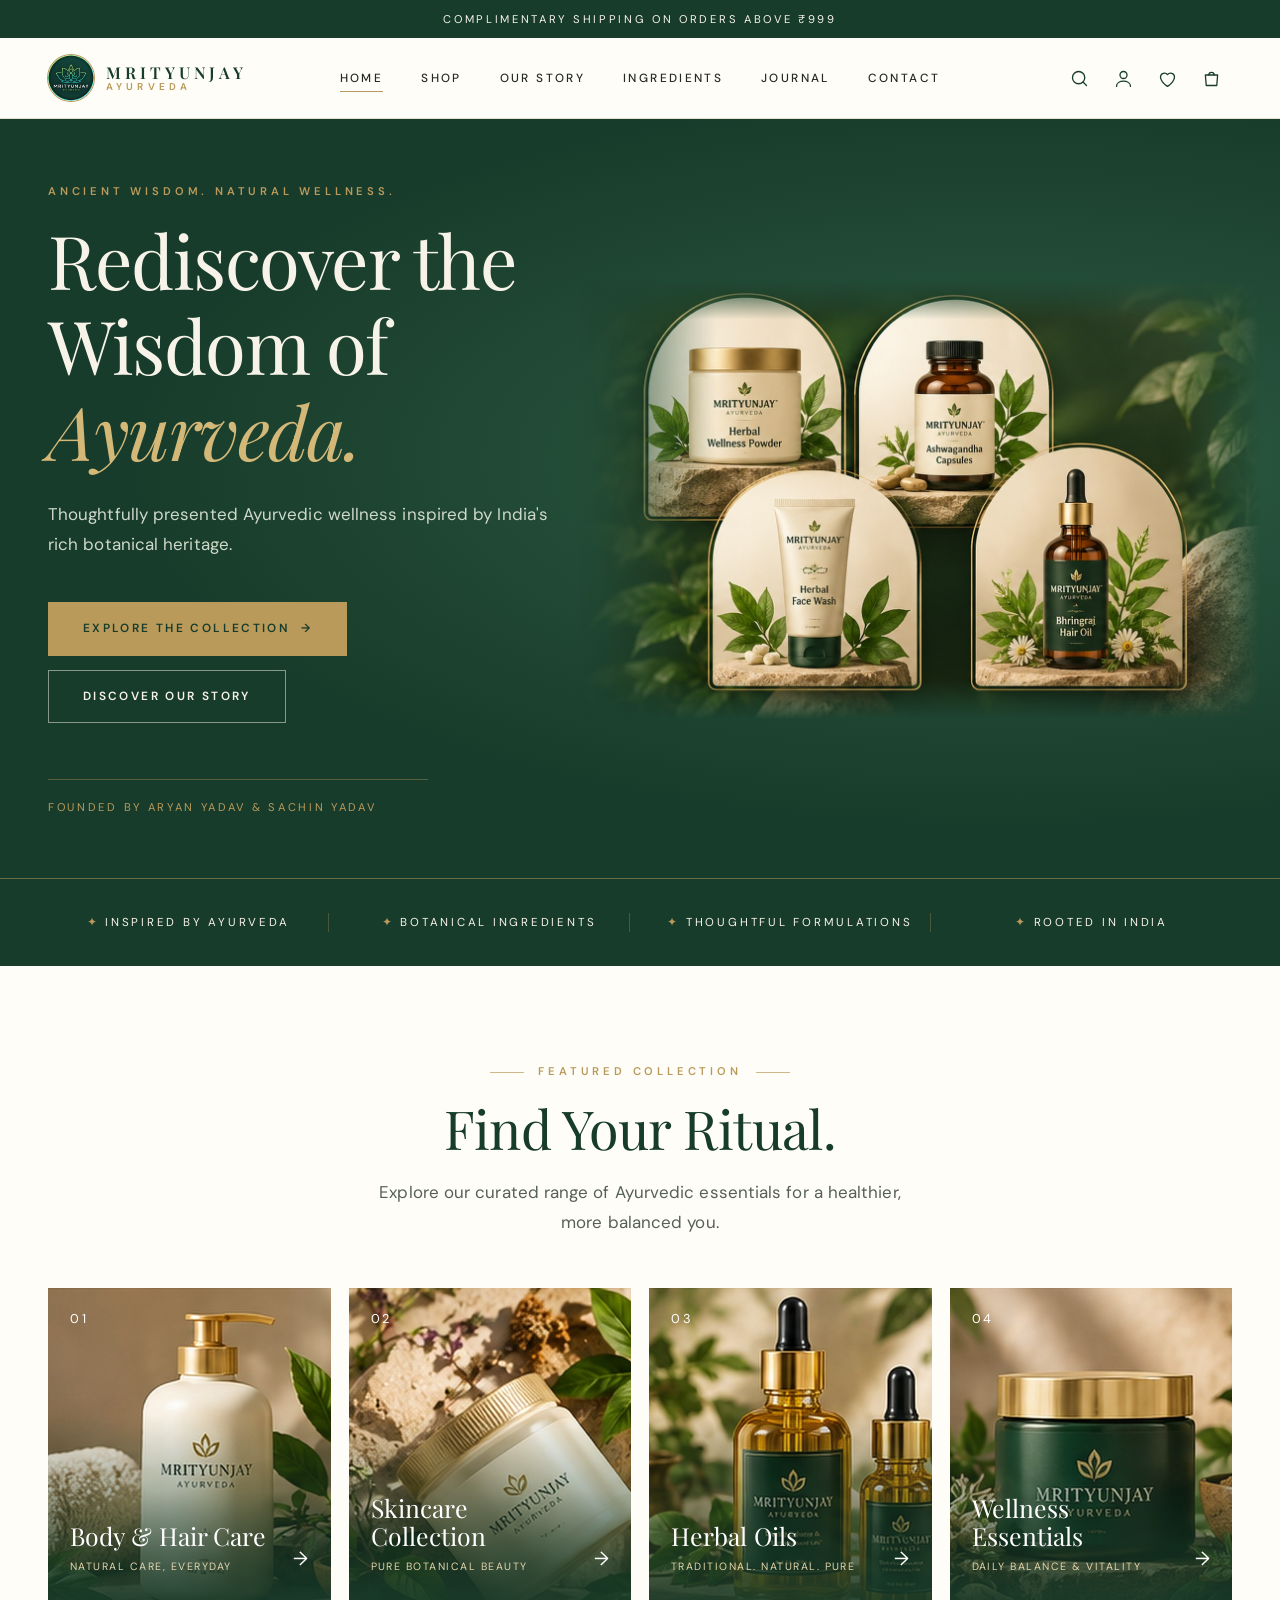
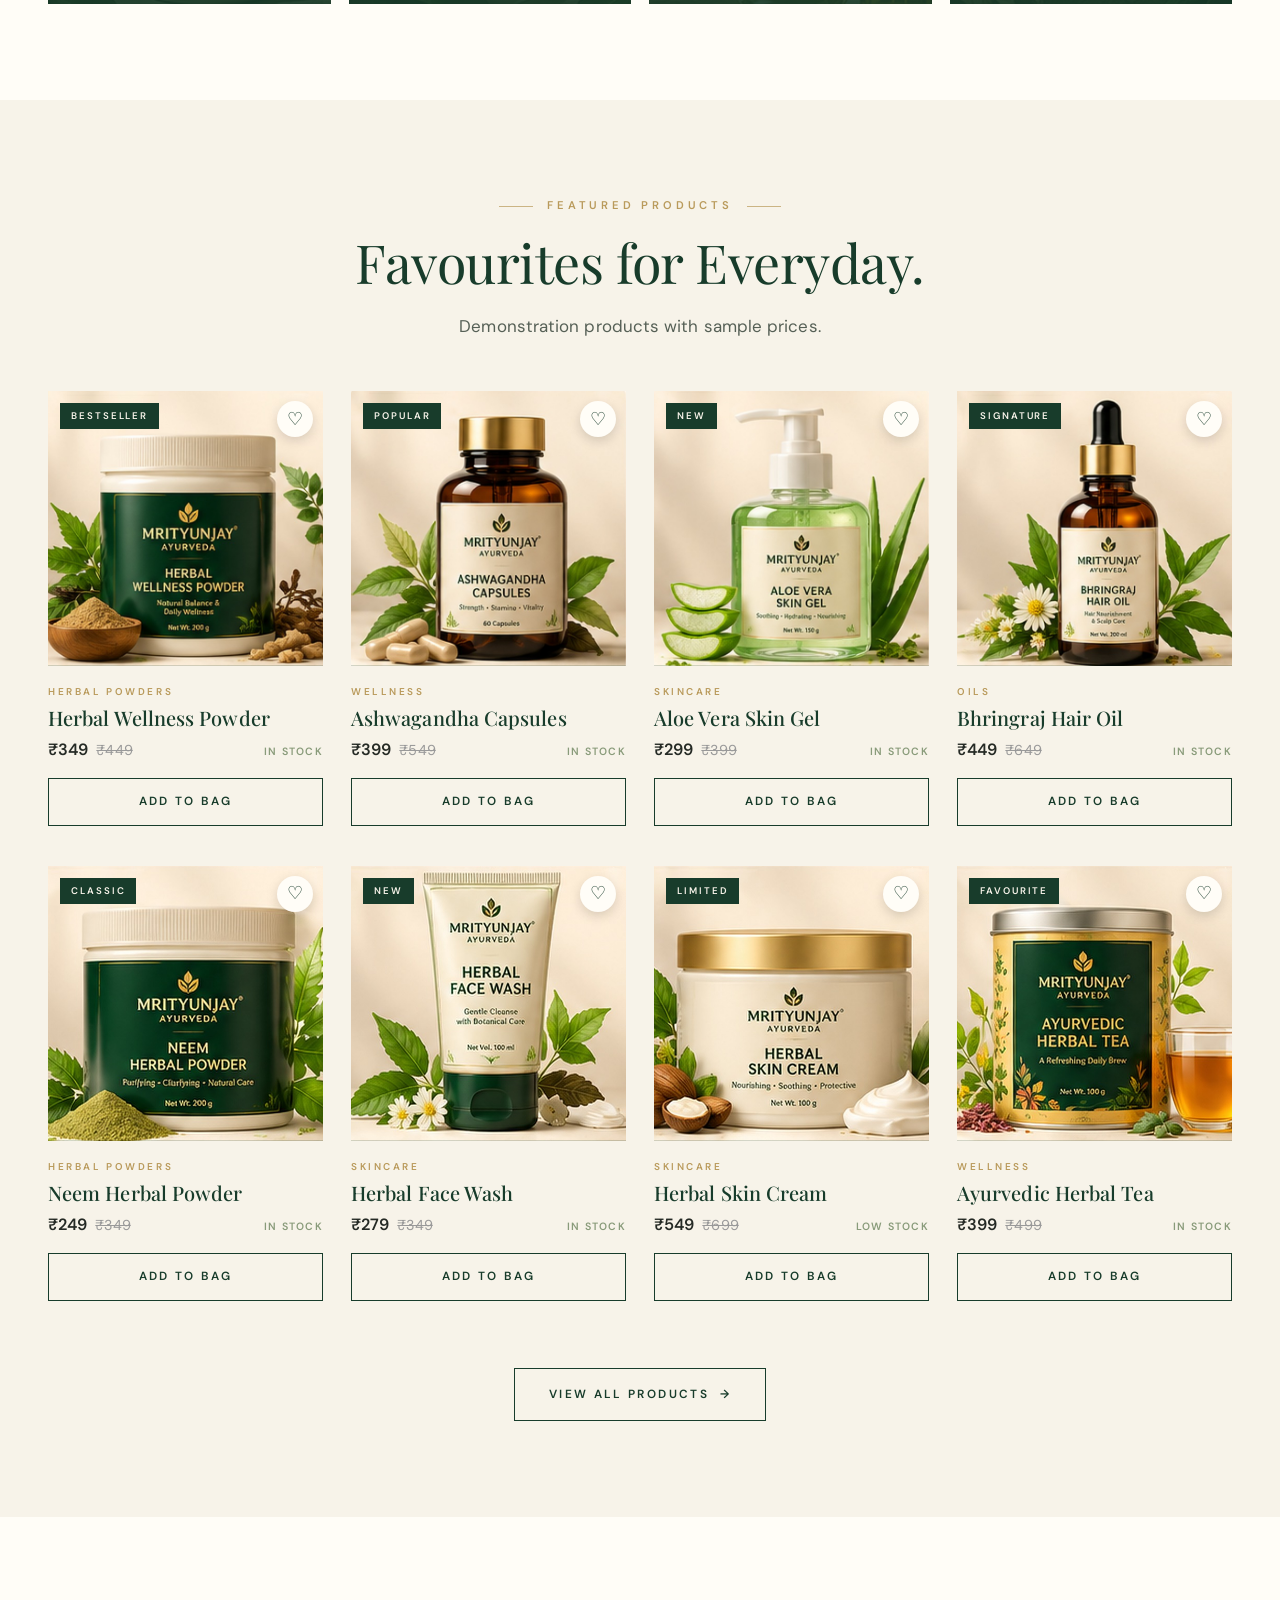
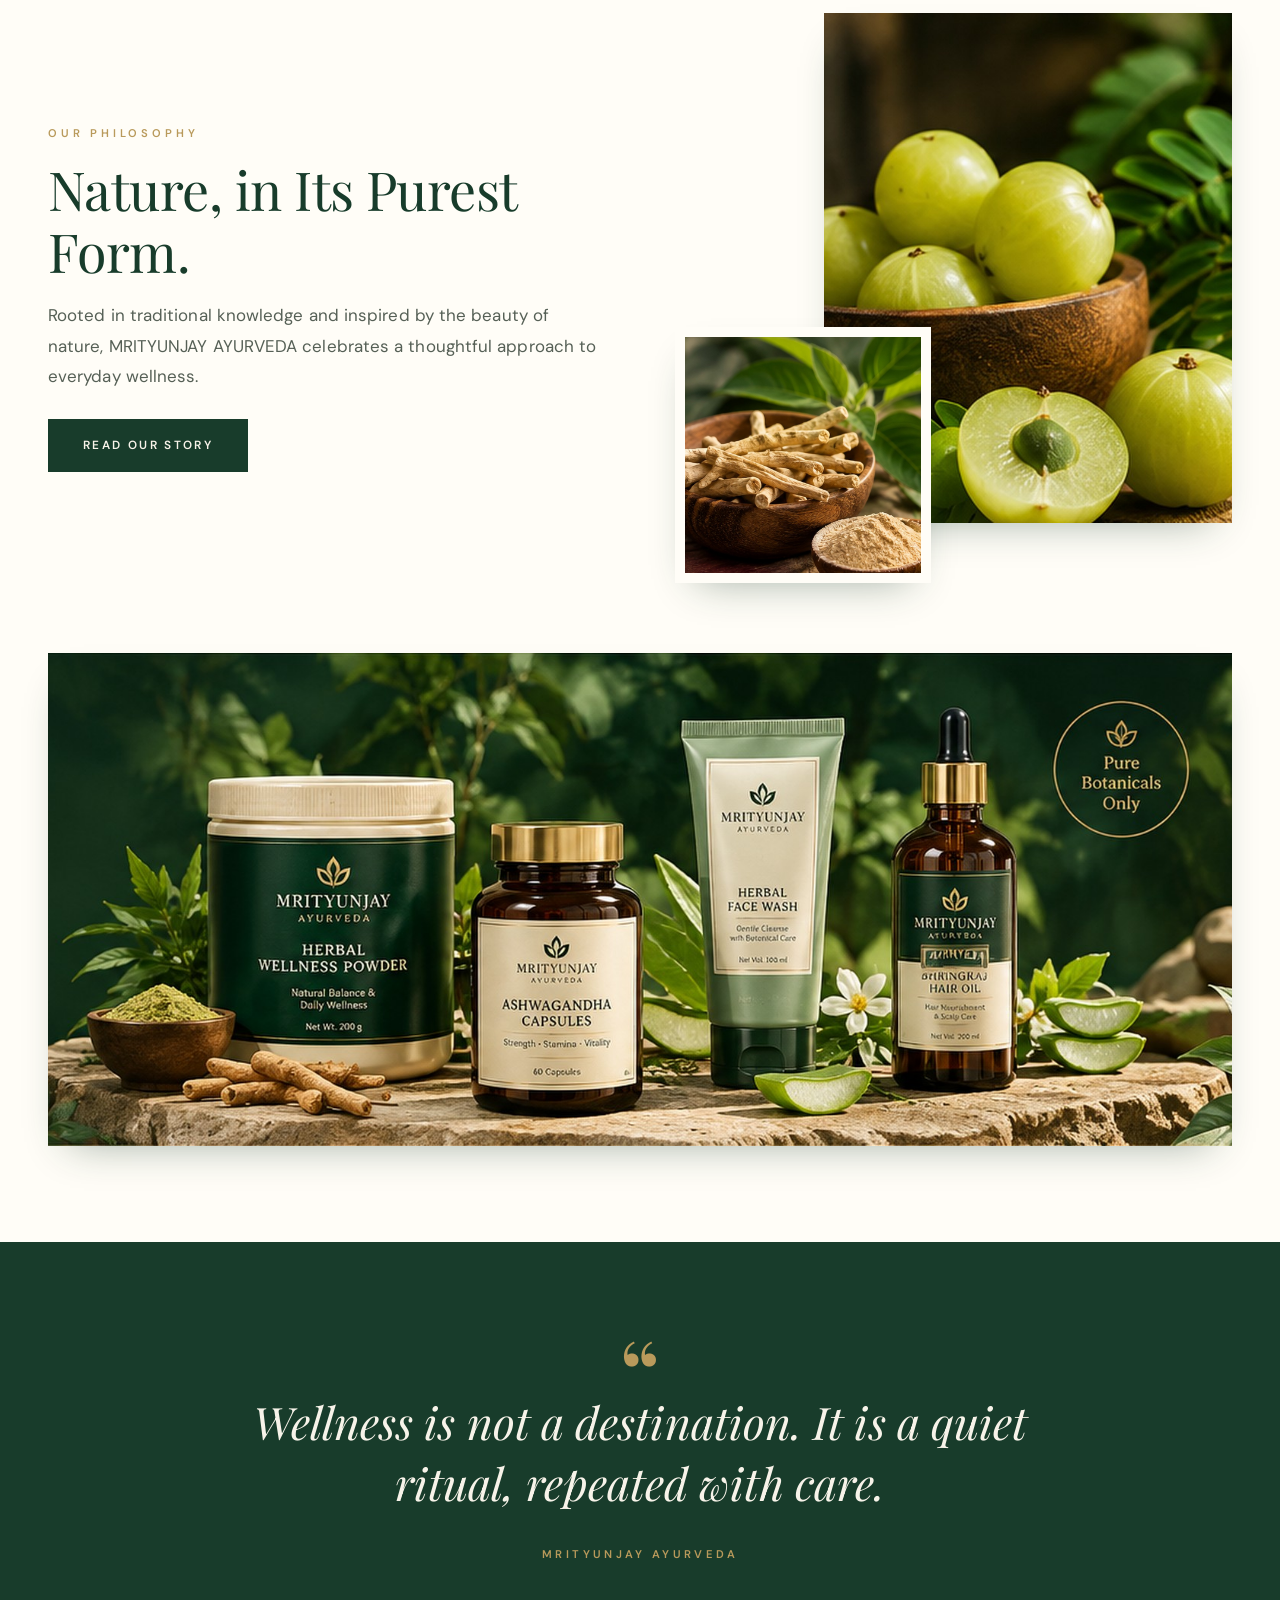
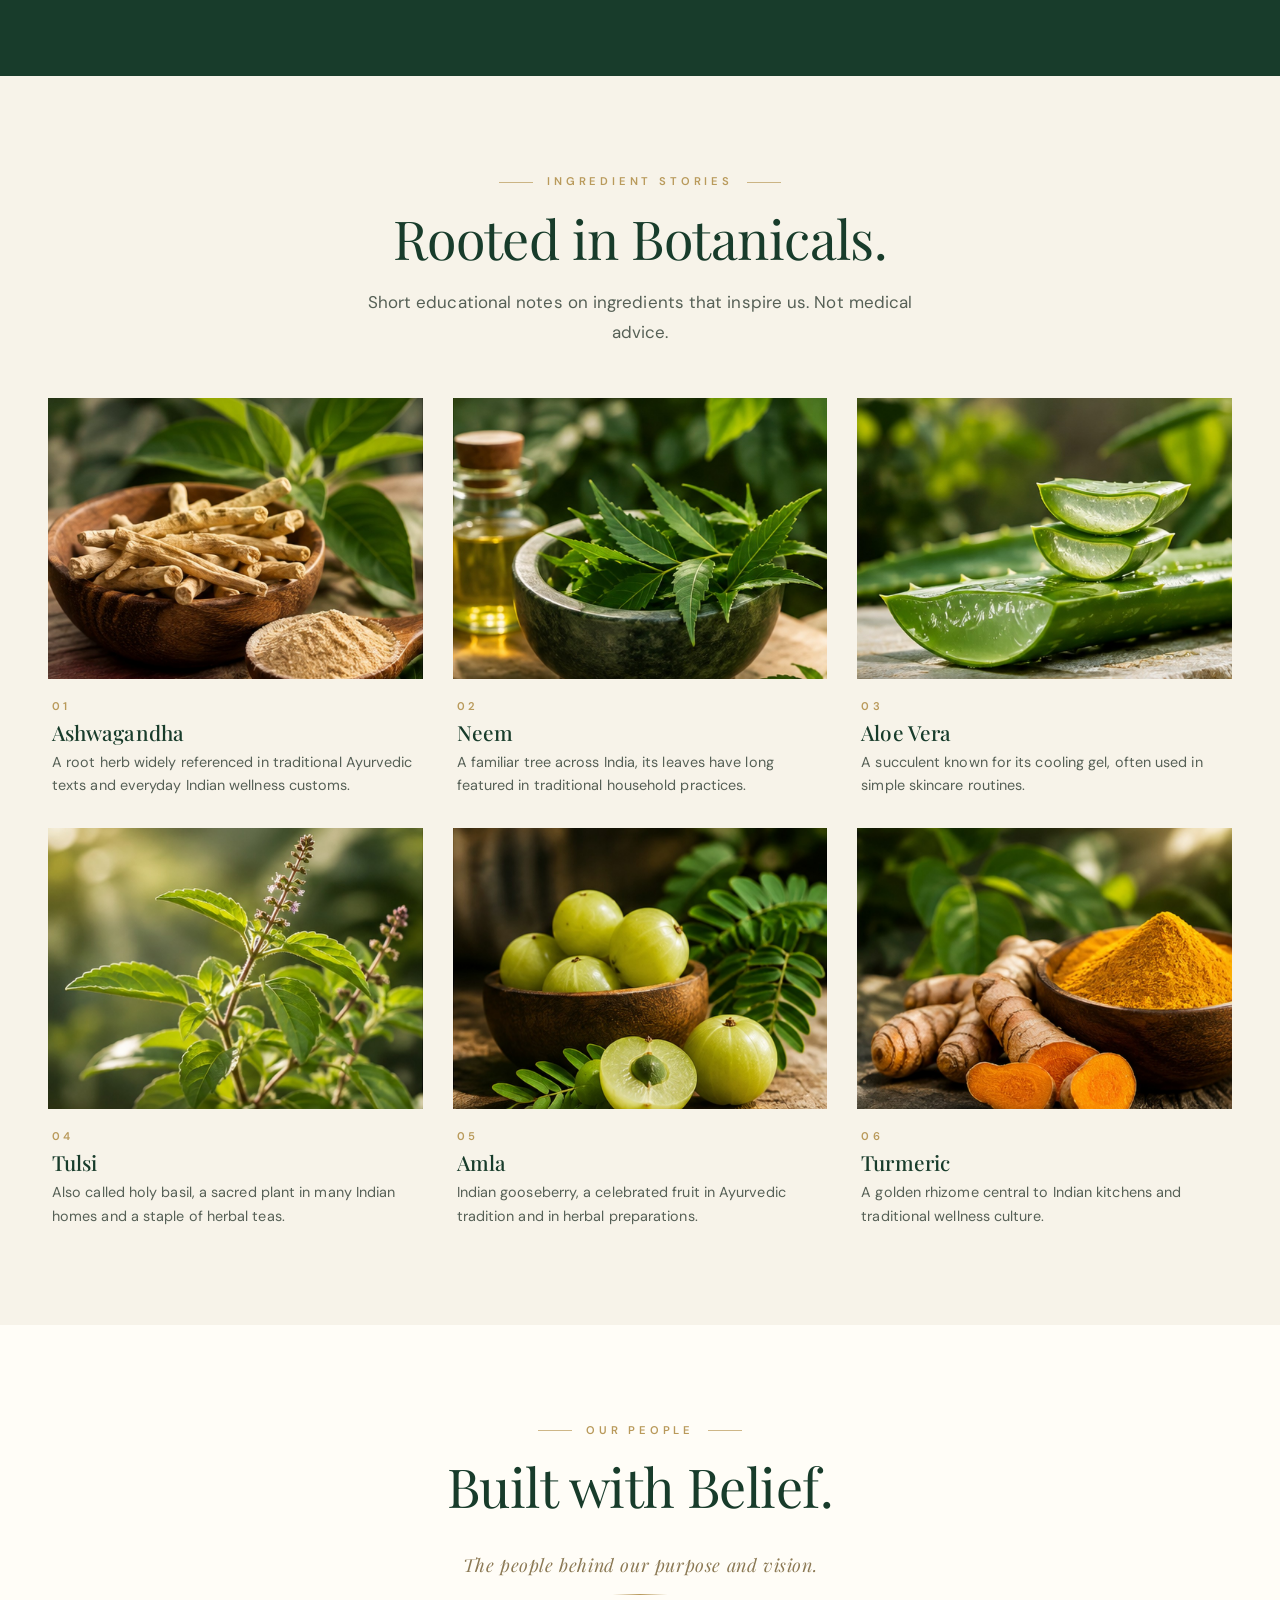
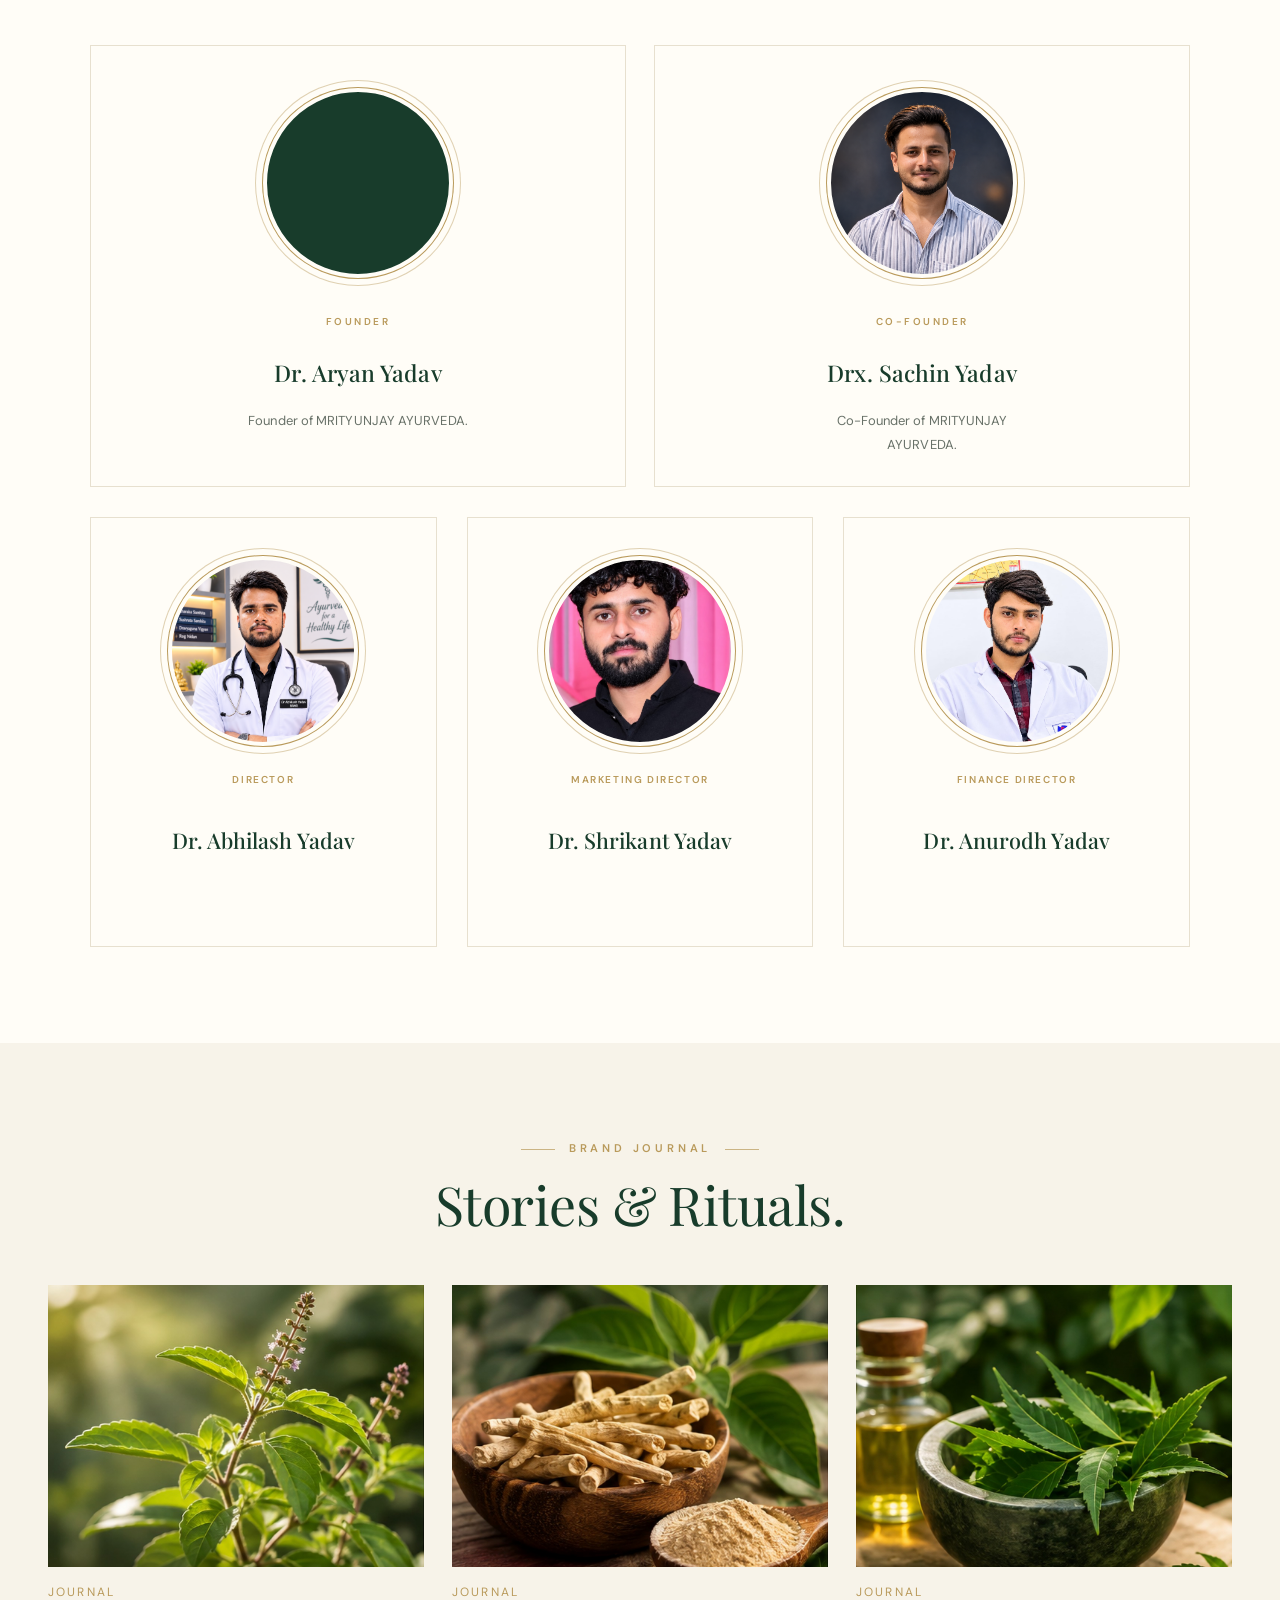
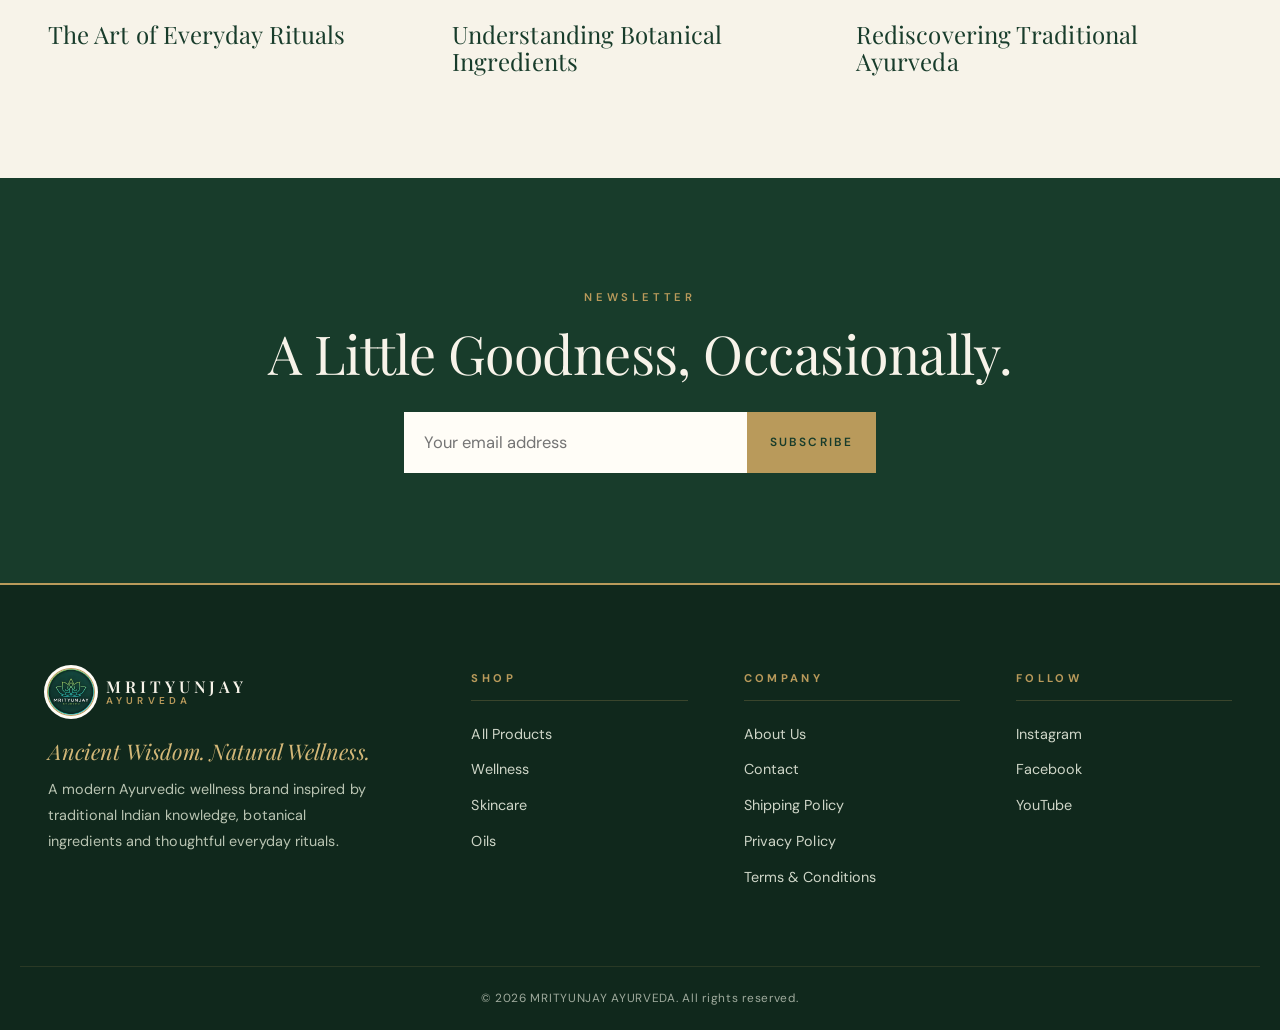
==== commit cc9ca705: "team changes" ====
--- a/index.html
+++ b/index.html
@@ -247,7 +247,7 @@
                 <p>Co-Founder of MRITYUNJAY AYURVEDA.</p>
             </div>
 
-            <div class="fc rv">
+            <!-- <div class="fc rv">
                 <div
                     class="por"
                     style="background-image: url(assets/images/team/abhilash-yadav.png)"
@@ -255,7 +255,7 @@
                 <small>Director</small>
                 <h3>Dr. Abhilash Yadav</h3>
                 <p>Director of MRITYUNJAY AYURVEDA.</p>
-            </div>
+            </div> -->
 
         </div>
 
@@ -266,19 +266,19 @@
             <div class="fc rv">
                 <div
                     class="por"
+                    style="background-image: url(assets/images/team/abhilash-yadav.png)"
+                ></div>
+                <small>Director</small>
+                <h3>Dr. Abhilash Yadav</h3>
+            </div>
+
+            <div class="fc rv">
+                <div
+                    class="por"
                     style="background-image: url(assets/images/team/shrikant-yadav.jpeg)"
                 ></div>
                 <small>Marketing Director</small>
                 <h3>Dr. Shrikant Yadav</h3>
-            </div>
-
-            <div class="fc rv">
-                <div
-                    class="por"
-                    style="background-image: url(assets/images/team/profile.png)"
-                ></div>
-                <small>Director – Technology & Growth</small>
-                <h3>Er. Aashish Yadav</h3>
             </div>
 
             <div class="fc rv">
--- a/index.css
+++ b/index.css
@@ -541,7 +541,7 @@
     display:grid;
     grid-template-columns:repeat(3,1fr);
     gap:30px;
-    max-width:900px;
+    max-width:1100px;
     margin:50px auto 0;
 }
 .tm .fc{
@@ -2067,7 +2067,7 @@
 /* Team Grid */
 .fnd {
     display: grid;
-    grid-template-columns: repeat(3, minmax(0, 1fr));
+    grid-template-columns: repeat(2, minmax(0, 1fr));
     gap: 28px;
     max-width: 1100px;
     margin: 50px auto 0;
